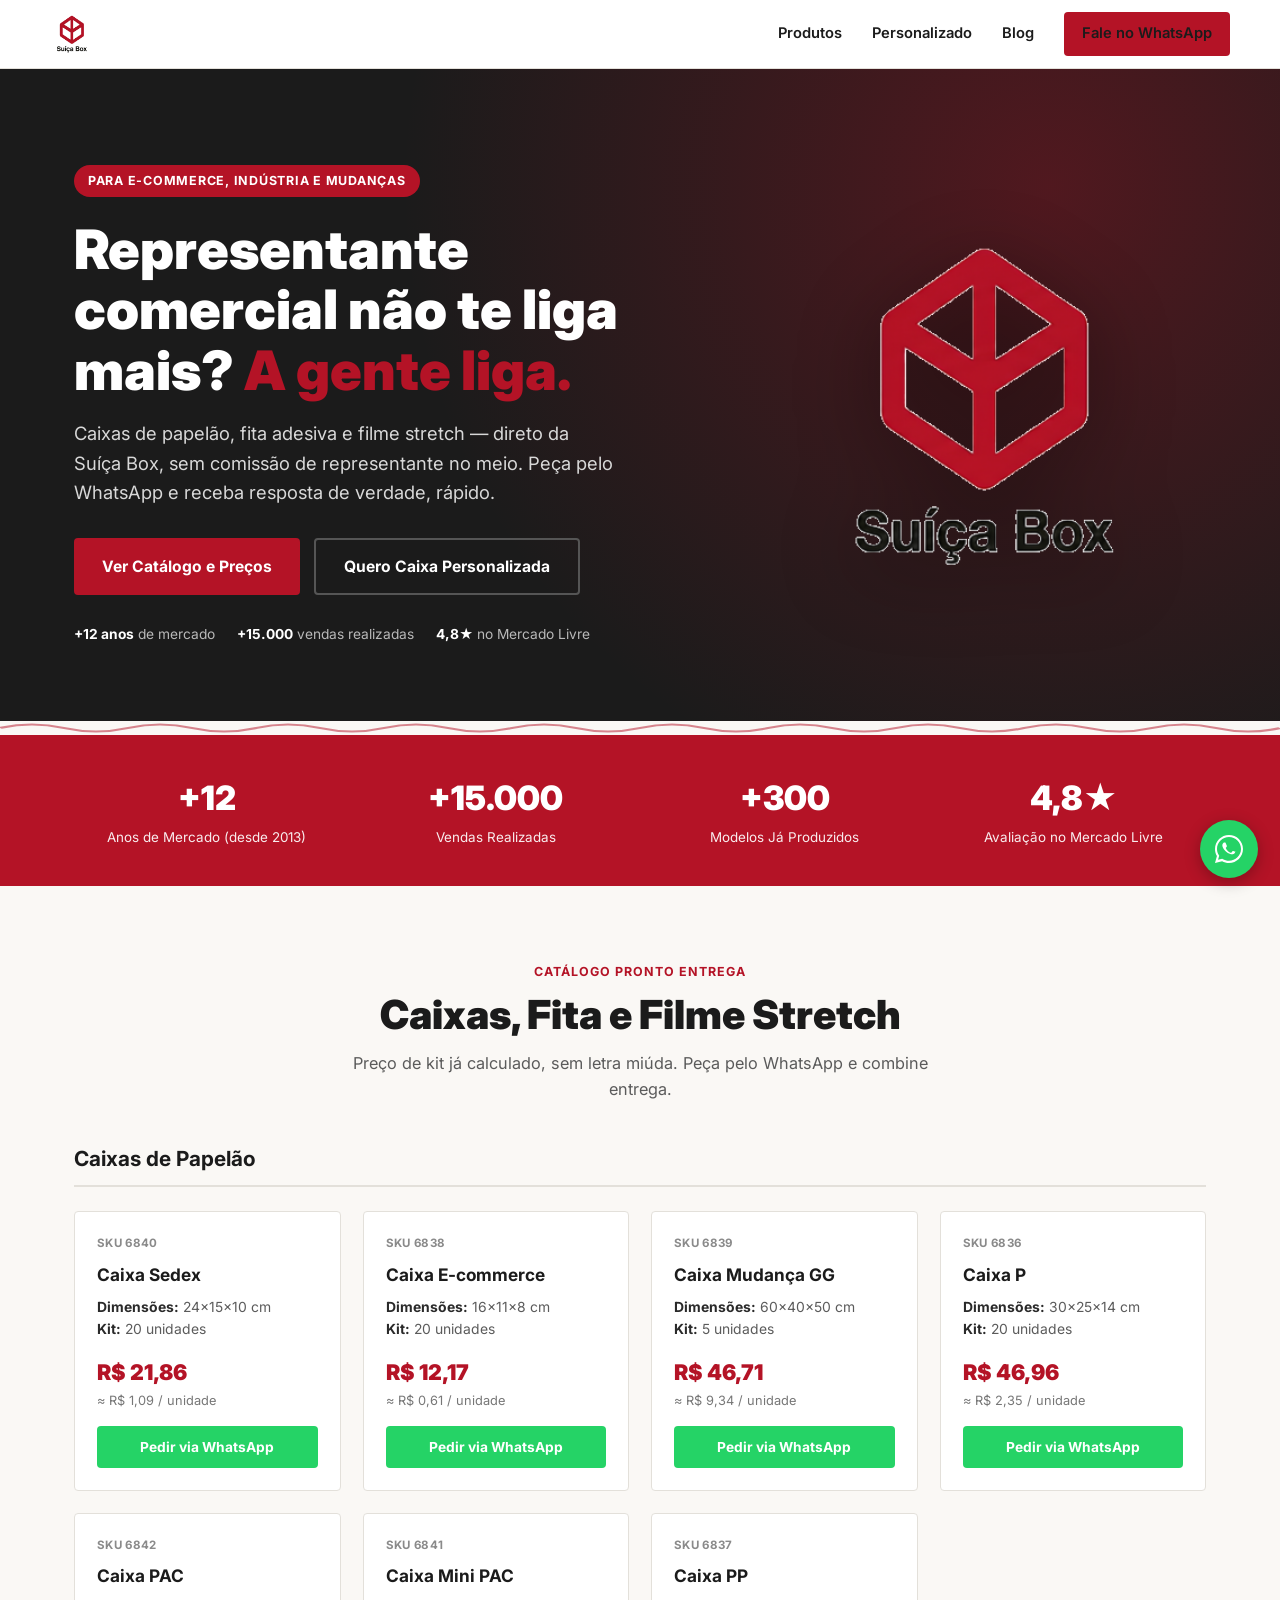
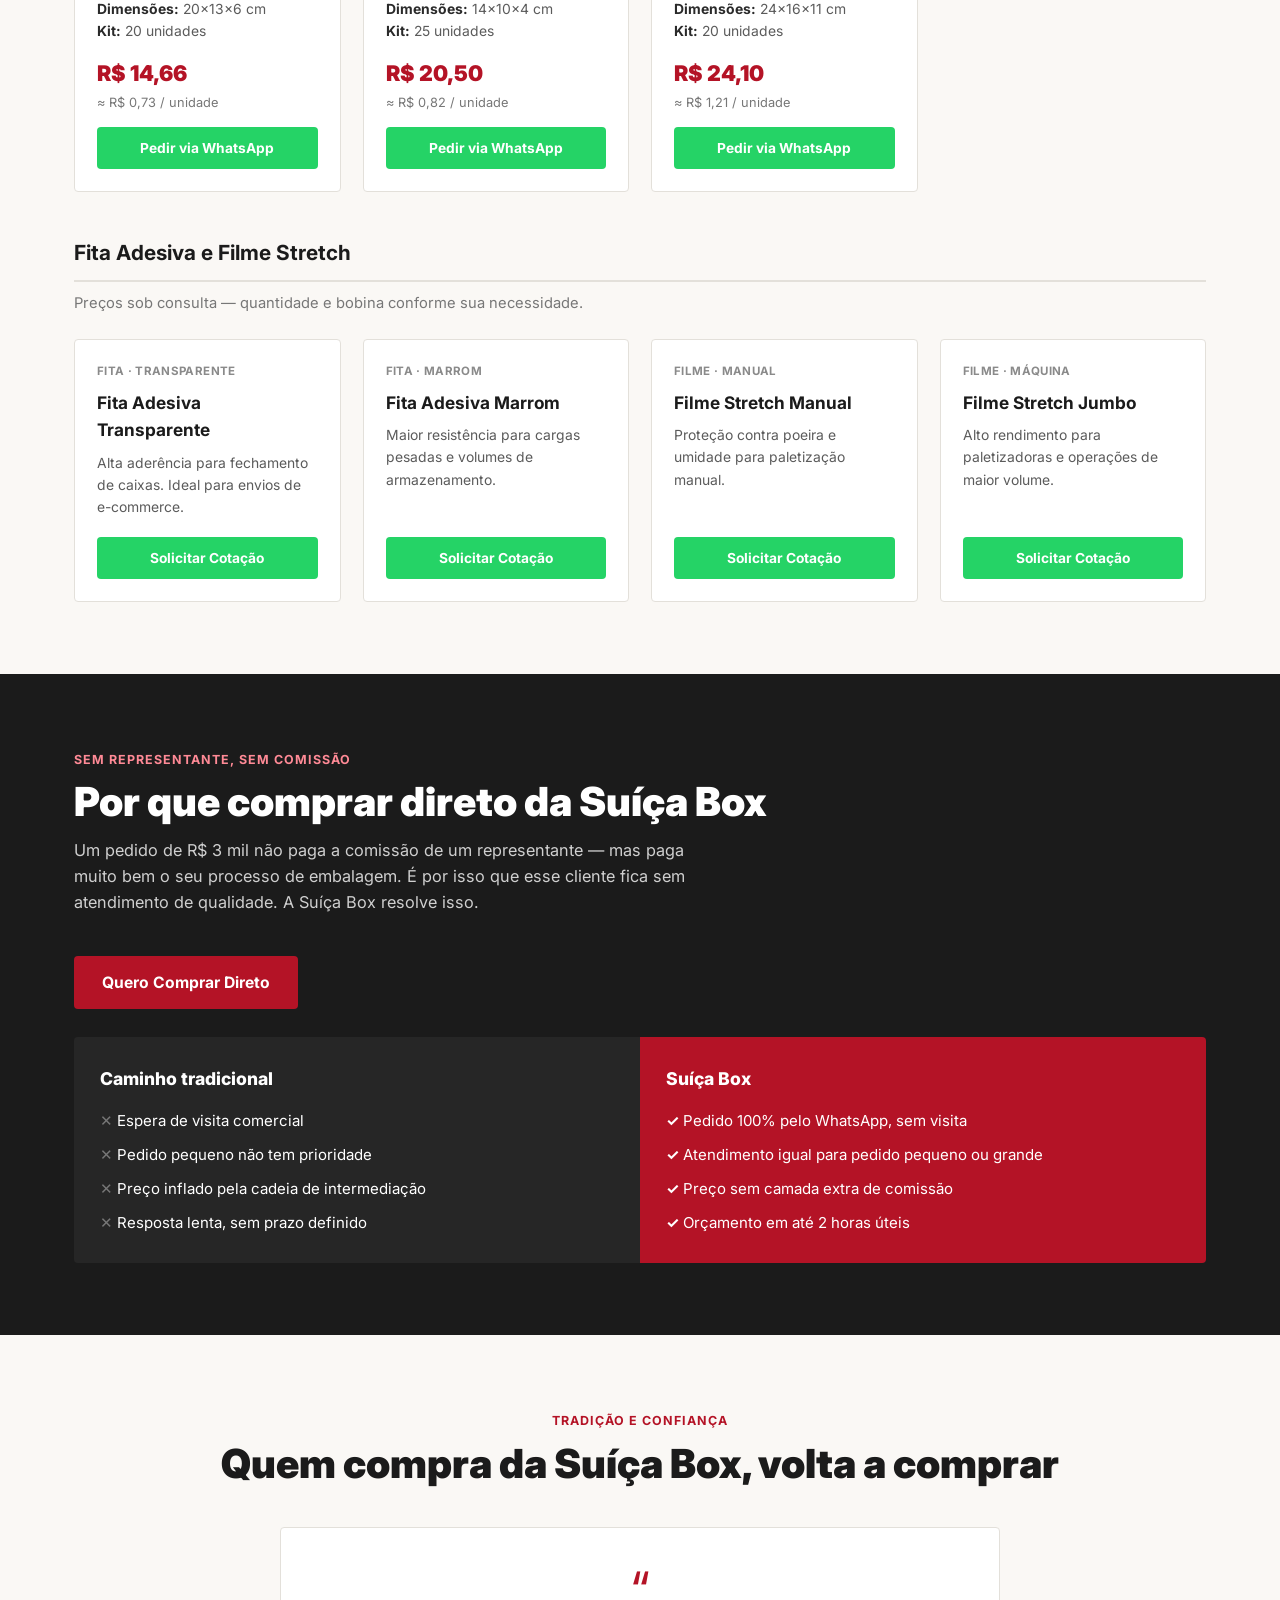
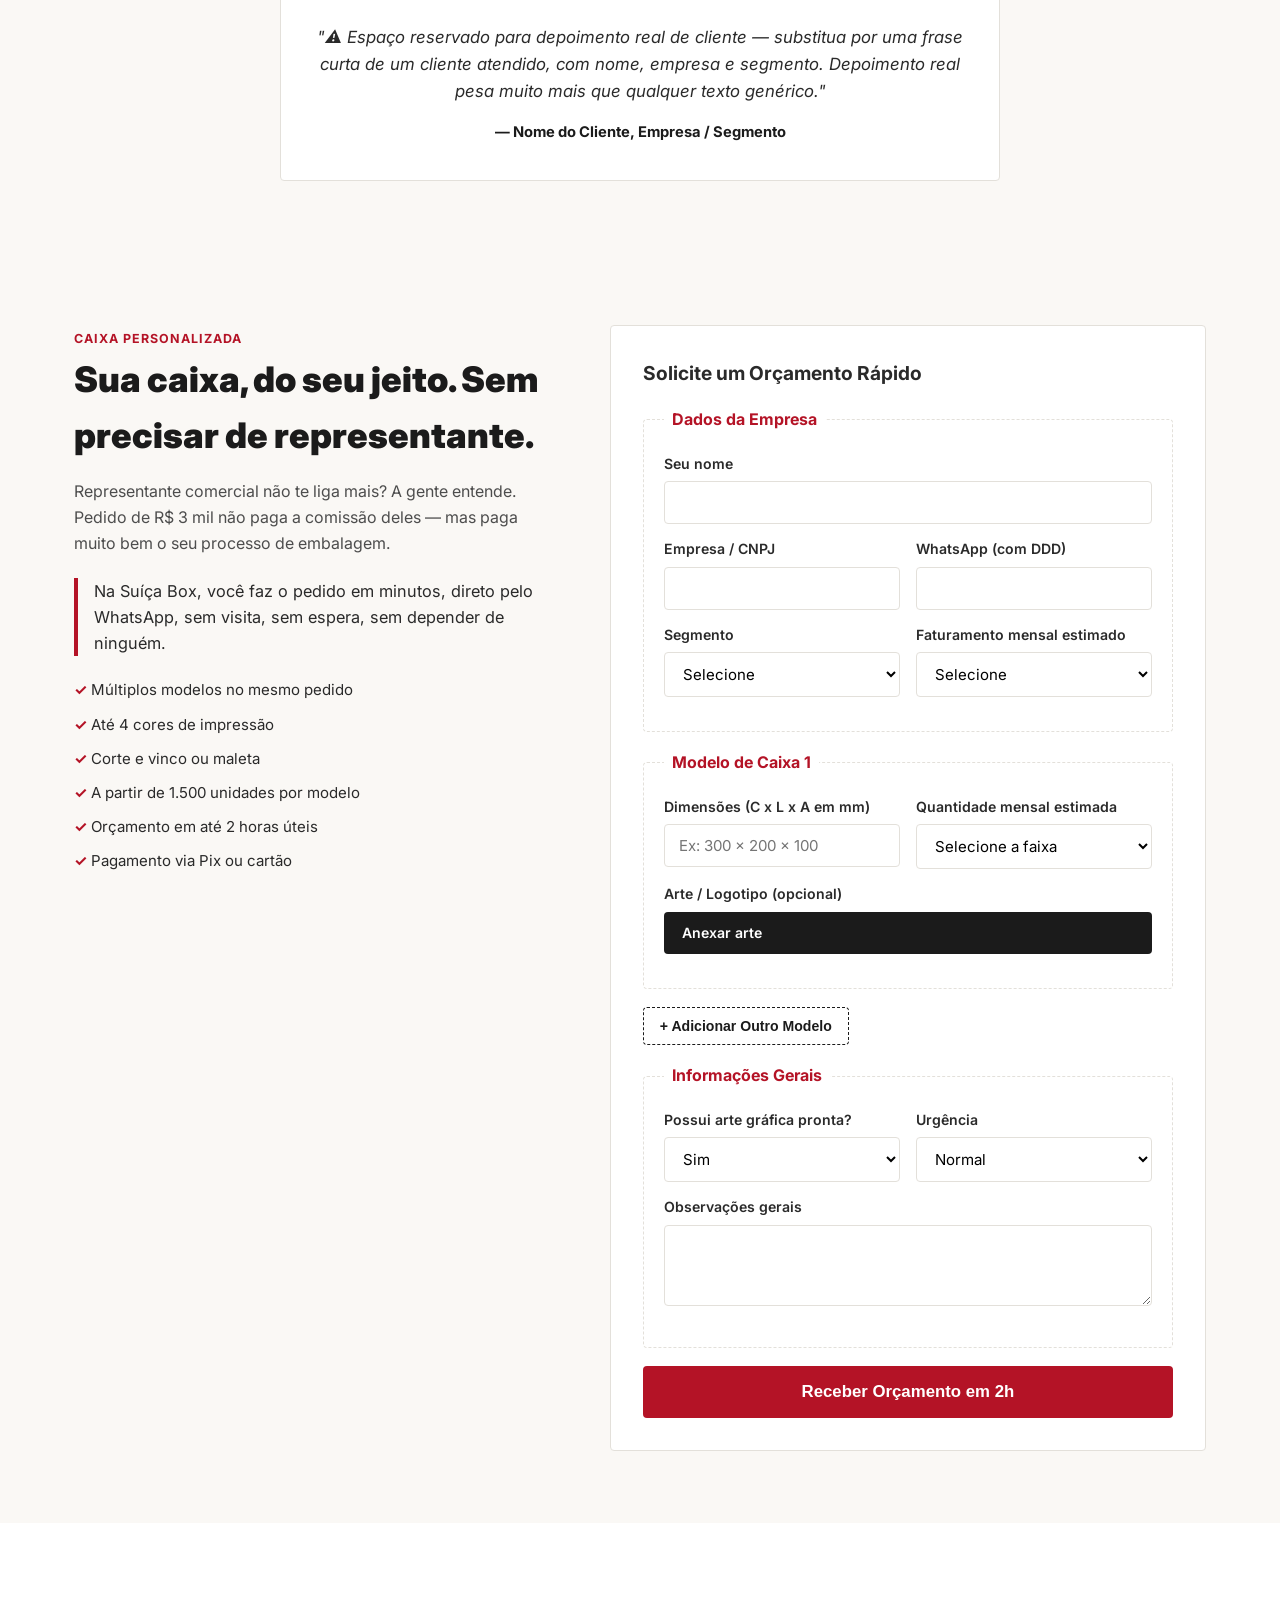
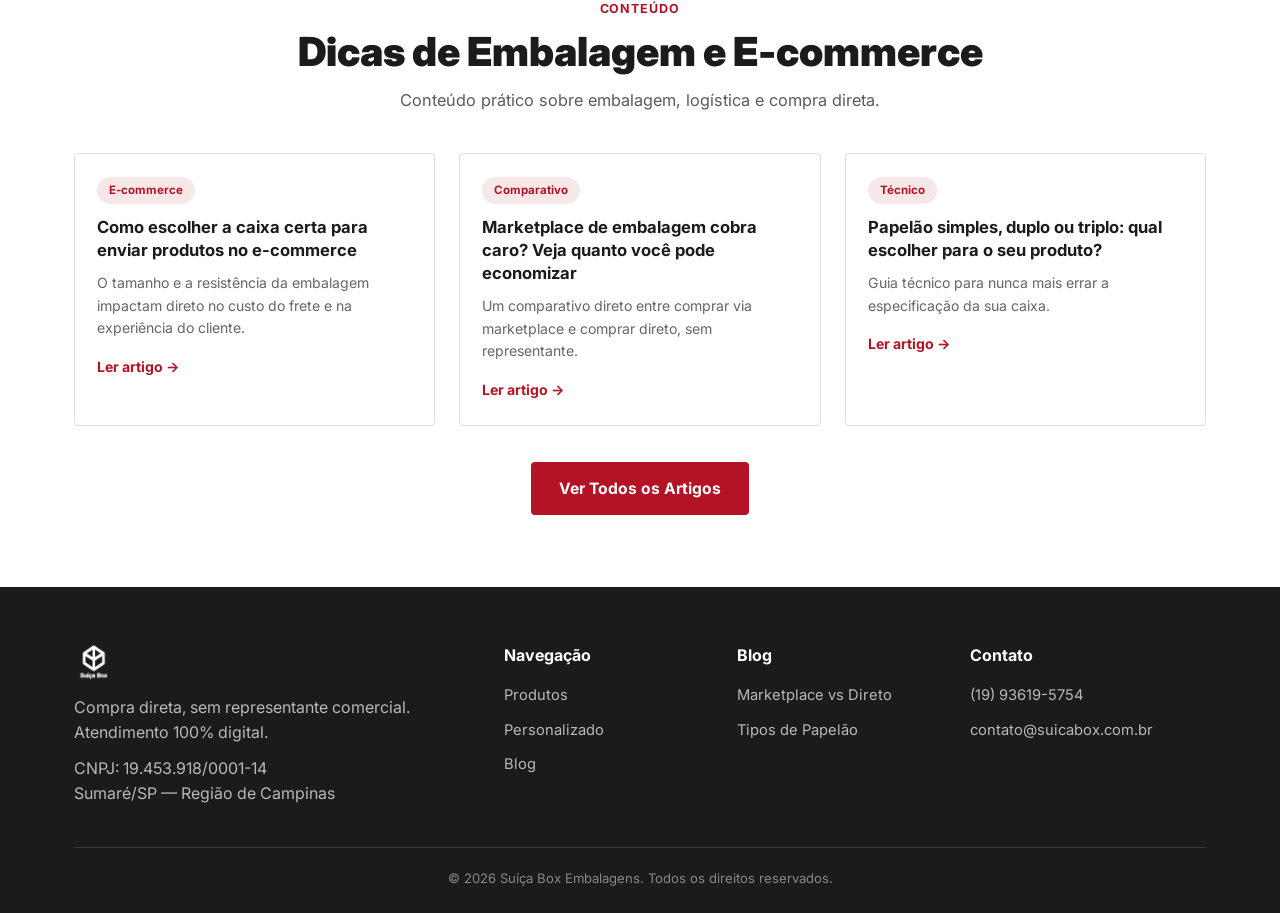
==== index.html @ 456695f5 "Add files via upload" ====
<!DOCTYPE html>
<html lang="pt-BR">
<head>
  <meta charset="UTF-8" />
  <meta name="viewport" content="width=device-width, initial-scale=1.0" />

  <title>Suíça Box | Caixas de Papelão, Fita Adesiva e Filme Stretch em Campinas/SP</title>
  <meta name="description" content="Compre caixas de papelão, fita adesiva e filme stretch direto da Suíça Box, sem representante comercial. Atendimento 100% digital via WhatsApp e orçamento personalizado em até 2h úteis." />
  <meta name="keywords" content="caixa de papelão Campinas, embalagens para e-commerce, fita adesiva, filme stretch, caixa personalizada com logo, fornecedor de embalagem SP" />
  <link rel="canonical" href="https://www.suicabox.com.br/" />
  <meta name="robots" content="index, follow" />
  <meta name="theme-color" content="#B41326" />

  <!-- Open Graph -->
  <meta property="og:title" content="Suíça Box | Embalagens Direto, Sem Representante" />
  <meta property="og:description" content="Caixas de papelão, fita adesiva e filme stretch com atendimento 100% digital. Orçamento via WhatsApp em até 2h úteis." />
  <meta property="og:image" content="https://www.suicabox.com.br/static/og-image.png" />
  <meta property="og:url" content="https://www.suicabox.com.br/" />
  <meta property="og:type" content="website" />
  <meta property="og:locale" content="pt_BR" />

  <link rel="icon" href="[data-uri]" type="image/png" />
  <link rel="apple-touch-icon" href="[data-uri]" />

  <link rel="preconnect" href="https://fonts.googleapis.com" />
  <link rel="preconnect" href="https://fonts.gstatic.com" crossorigin />
  <link href="https://fonts.googleapis.com/css2?family=Inter:wght@400;600;700;900&display=swap" rel="stylesheet" />

  <style>
/* ===========================================
   SUÍÇA BOX — style.css
   Identidade: Vermelho #B41326 | Preto #1B1B1B
   Tipografia: Helvetica Neue Bold (display) + Inter (corpo)
   Direção: Swiss-grid precision + textura de papelão ondulado
=========================================== */

*, *::before, *::after { box-sizing: border-box; margin: 0; padding: 0; }

:root {
  --red: #B41326;
  --red-dark: #8C0F1E;
  --red-light: #F7E7E9;
  --black: #1B1B1B;
  --ink: #2A2A2A;
  --paper: #FAF8F5;      /* tom kraft claro, não branco puro — remete a papel */
  --kraft: #C9A876;      /* acento secundário, papelão/kraft */
  --gray-line: #E3E0DA;
  --white: #FFFFFF;
  --whatsapp: #25D366;
  --whatsapp-dark: #1EAE54;
  --font-display: 'Helvetica Neue', Inter, Arial, sans-serif;
  --font-body: 'Inter', Helvetica, Arial, sans-serif;
  --radius: 4px;
  --container: 1180px;
}

html { scroll-behavior: smooth; }

body {
  font-family: var(--font-body);
  color: var(--ink);
  background: var(--paper);
  line-height: 1.6;
  -webkit-font-smoothing: antialiased;
}

img { max-width: 100%; display: block; }

.container {
  max-width: var(--container);
  margin: 0 auto;
  padding: 0 24px;
}

a { color: inherit; }

.eyebrow {
  font-size: 0.78rem;
  font-weight: 700;
  letter-spacing: 0.08em;
  text-transform: uppercase;
  color: var(--red);
}

.section-title {
  font-family: var(--font-display);
  font-weight: 900;
  font-size: clamp(1.7rem, 3.2vw, 2.5rem);
  color: var(--black);
  margin: 8px 0 12px;
  line-height: 1.15;
}

.section-sub {
  color: #5b5b5b;
  font-size: 1.02rem;
  max-width: 620px;
  margin-bottom: 36px;
}

.section-head { margin-bottom: 40px; }
.section-head.center { text-align: center; margin-left: auto; margin-right: auto; }
.section-head.center .section-sub { margin-left: auto; margin-right: auto; }

section { padding: 72px 0; }

/* ===== DIVISOR "PAPELÃO ONDULADO" — elemento de assinatura ===== */
.flute-divider {
  width: 100%;
  height: 14px;
  display: block;
  line-height: 0;
}
.flute-divider svg { width: 100%; height: 14px; display: block; }

/* ===== BOTÕES ===== */
.btn {
  display: inline-flex;
  align-items: center;
  gap: 8px;
  padding: 14px 28px;
  font-weight: 700;
  font-size: 0.98rem;
  border-radius: var(--radius);
  text-decoration: none;
  border: none;
  cursor: pointer;
  transition: transform .15s ease, background .15s ease, box-shadow .15s ease;
  white-space: nowrap;
}
.btn:active { transform: translateY(1px); }

.btn-primary { background: var(--red); color: var(--white); }
.btn-primary:hover { background: var(--red-dark); }

.btn-whatsapp { background: var(--whatsapp); color: var(--white); }
.btn-whatsapp:hover { background: var(--whatsapp-dark); }

.btn-outline { background: transparent; color: var(--white); border: 2px solid rgba(255,255,255,.65); }
.btn-outline:hover { background: rgba(255,255,255,.12); }

.btn-block { width: 100%; justify-content: center; }
.btn-sm { padding: 10px 18px; font-size: 0.86rem; }

/* ===== HEADER ===== */
.navbar {
  position: sticky;
  top: 0;
  background: var(--white);
  border-bottom: 1px solid var(--gray-line);
  z-index: 1000;
}
.nav-inner {
  display: flex;
  align-items: center;
  justify-content: space-between;
  padding: 12px 0;
}
.logo-img { height: 42px; }
.nav-links { display: flex; align-items: center; gap: 30px; }
.nav-links a {
  text-decoration: none;
  color: var(--black);
  font-weight: 600;
  font-size: 0.92rem;
}
.nav-links a:hover { color: var(--red); }
.menu-toggle { display: none; background: none; border: none; font-size: 1.7rem; cursor: pointer; }

/* ===== HERO ===== */
.hero {
  background: var(--black);
  background-image: radial-gradient(circle at 82% 18%, rgba(180,19,38,.35), transparent 55%);
  color: var(--white);
  padding: 96px 0 76px;
}
.hero-inner { display: grid; grid-template-columns: 1.15fr 0.85fr; gap: 56px; align-items: center; }
.hero-eyebrow {
  display: inline-block;
  font-size: 0.78rem;
  font-weight: 700;
  letter-spacing: .06em;
  text-transform: uppercase;
  background: var(--red);
  padding: 6px 14px;
  border-radius: 20px;
  margin-bottom: 22px;
}
.hero h1 {
  font-family: var(--font-display);
  font-weight: 900;
  font-size: clamp(2.1rem, 4.4vw, 3.4rem);
  line-height: 1.12;
  margin-bottom: 18px;
}
.hero h1 em { color: var(--red); font-style: normal; }
.hero p.lead { font-size: 1.15rem; color: #d8d8d8; max-width: 540px; margin-bottom: 30px; }
.hero-cta { display: flex; gap: 14px; flex-wrap: wrap; margin-bottom: 28px; }
.hero-trust { display: flex; gap: 22px; flex-wrap: wrap; font-size: 0.86rem; color: #b9b9b9; }
.hero-trust strong { color: var(--white); }
.hero-visual { display: flex; justify-content: center; }
.hero-visual img { width: 100%; max-width: 360px; filter: drop-shadow(0 18px 40px rgba(0,0,0,.45)); }

/* ===== CREDIBILIDADE ===== */
.credibilidade { background: var(--red); padding: 36px 0; }
.cred-grid { display: grid; grid-template-columns: repeat(4, 1fr); gap: 24px; text-align: center; }
.cred-item { color: var(--white); }
.cred-item .num { display: block; font-family: var(--font-display); font-weight: 900; font-size: clamp(1.5rem, 3vw, 2.1rem); }
.cred-item .label { font-size: 0.84rem; opacity: 0.92; }

/* ===== PRODUTOS ===== */
.produtos { background: var(--paper); }
.subgroup-title {
  font-family: var(--font-display);
  font-weight: 700;
  font-size: 1.3rem;
  color: var(--black);
  border-bottom: 2px solid var(--gray-line);
  padding-bottom: 10px;
  margin: 44px 0 24px;
}
.subgroup-title:first-of-type { margin-top: 0; }
.product-grid { display: grid; grid-template-columns: repeat(auto-fit, minmax(250px, 1fr)); gap: 22px; }

.product-card {
  background: var(--white);
  border: 1px solid var(--gray-line);
  border-radius: var(--radius);
  padding: 22px;
  display: flex;
  flex-direction: column;
  transition: box-shadow .2s, border-color .2s;
}
.product-card:hover { box-shadow: 0 10px 28px rgba(0,0,0,.08); border-color: var(--red); }
.sku-tag {
  font-size: 0.72rem;
  font-weight: 700;
  letter-spacing: .03em;
  color: #8a8a8a;
  margin-bottom: 8px;
}
.product-card h3 { font-size: 1.08rem; font-weight: 700; color: var(--black); margin-bottom: 8px; }
.product-specs { font-size: 0.87rem; color: #5b5b5b; margin-bottom: 14px; flex-grow: 1; }
.product-specs strong { color: var(--ink); }
.product-price { margin-bottom: 14px; }
.product-price .kit { font-family: var(--font-display); font-weight: 900; font-size: 1.35rem; color: var(--red); }
.product-price .unit { font-size: 0.8rem; color: #777; display: block; margin-top: 2px; }
.product-card.cotacao { justify-content: space-between; }
.product-card.cotacao .product-specs { margin-bottom: 18px; }

/* ===== DEPOIMENTO ===== */
.depoimento { background: var(--paper); }
.depoimento-card {
  max-width: 720px; margin: 0 auto; text-align: center;
  background: var(--white); border: 1px solid var(--gray-line); border-radius: var(--radius);
  padding: 36px 32px; position: relative;
}
.depoimento-card::before {
  content: "“"; font-family: var(--font-display); font-size: 3.4rem; color: var(--red);
  display: block; line-height: 1; margin-bottom: 6px;
}
.depoimento-texto { font-size: 1.05rem; color: var(--ink); margin-bottom: 16px; font-style: italic; }
.depoimento-autor { font-weight: 700; color: var(--black); font-size: 0.92rem; }

/* ===== POR QUE COMPRAR DIRETO ===== */
.diferenciacao { background: var(--black); color: var(--white); }
.diferenciacao .section-title, .diferenciacao .eyebrow { color: var(--white); }
.diferenciacao .eyebrow { color: #ff8a96; }
.compare-grid { display: grid; grid-template-columns: 1fr 1fr; gap: 0; border-radius: var(--radius); overflow: hidden; margin-top: 8px; }
.compare-col { padding: 28px 26px; }
.compare-col.bad { background: #262626; }
.compare-col.good { background: var(--red); }
.compare-col h4 { font-family: var(--font-display); font-weight: 800; font-size: 1.1rem; margin-bottom: 16px; }
.compare-col ul { list-style: none; display: flex; flex-direction: column; gap: 10px; font-size: 0.94rem; }
.compare-col.bad li::before { content: "✕  "; color: #777; }
.compare-col.good li::before { content: "✓  "; font-weight: 700; }

/* ===== PERSONALIZADO ===== */
.personalizado { background: var(--paper); }
.pers-grid { display: grid; grid-template-columns: 0.9fr 1.1fr; gap: 48px; align-items: start; }
.pers-copy h2 { font-family: var(--font-display); font-weight: 900; font-size: clamp(1.6rem, 3vw, 2.2rem); color: var(--black); margin-bottom: 16px; }
.pers-copy p { color: #4d4d4d; margin-bottom: 16px; }
.pers-copy .pull-quote {
  border-left: 4px solid var(--red);
  padding-left: 16px;
  font-size: 1.02rem;
  color: var(--ink);
  margin: 22px 0;
}
.trust-list { list-style: none; display: flex; flex-direction: column; gap: 10px; margin-top: 20px; font-size: 0.94rem; }
.trust-list li::before { content: "✓  "; color: var(--red); font-weight: 700; }

.form-wrapper { background: var(--white); border: 1px solid var(--gray-line); border-radius: var(--radius); padding: 32px; }
.form-wrapper h3 { font-family: var(--font-display); font-size: 1.2rem; margin-bottom: 18px; }
fieldset { border: 1px dashed var(--gray-line); border-radius: var(--radius); padding: 20px; margin-bottom: 18px; }
legend { font-weight: 700; color: var(--red); padding: 0 8px; font-size: 1rem; }
.form-row { display: flex; flex-wrap: wrap; gap: 16px; }
.form-group { flex: 1; min-width: 220px; margin-bottom: 14px; }
.form-group label { display: block; font-weight: 600; font-size: 0.88rem; margin-bottom: 6px; }
.form-group input, .form-group select, .form-group textarea {
  width: 100%; padding: 11px 14px; border: 1px solid var(--gray-line);
  border-radius: var(--radius); font-family: var(--font-body); font-size: 0.94rem; background: var(--white);
}
.form-group input:focus, .form-group select:focus, .form-group textarea:focus { outline: none; border-color: var(--red); }
#add-model-btn {
  background: none; border: 1px dashed var(--black); color: var(--black);
  padding: 10px 16px; border-radius: var(--radius); font-weight: 600; cursor: pointer; font-size: 0.88rem;
}
.upload-label {
  display: inline-block; padding: 10px 18px; background: var(--black); color: var(--white);
  border-radius: var(--radius); cursor: pointer; font-weight: 600; font-size: 0.86rem; margin-top: 6px;
}
.upload-label:hover { background: #333; }
.form-group input[type="file"] { display: none; }
.file-name { font-size: 0.82rem; font-style: italic; color: #777; margin-top: 6px; }
#success-message { display: none; text-align: center; padding: 50px 10px; }
#success-message .icon { font-size: 3.4rem; color: var(--whatsapp); margin-bottom: 14px; }
#success-message h3 { font-family: var(--font-display); font-size: 1.5rem; margin-bottom: 10px; }

/* ===== BLOG PREVIEW ===== */
.blog-preview { background: var(--white); }
.blog-grid { display: grid; grid-template-columns: repeat(auto-fit, minmax(280px, 1fr)); gap: 24px; }
.post-card { border: 1px solid var(--gray-line); border-radius: var(--radius); overflow: hidden; transition: box-shadow .2s; }
.post-card:hover { box-shadow: 0 10px 28px rgba(0,0,0,.08); }
.post-card-body { padding: 22px; }
.post-tag { display: inline-block; background: var(--red-light); color: var(--red); font-size: 0.72rem; font-weight: 700; padding: 4px 12px; border-radius: 20px; margin-bottom: 12px; }
.post-card h3 { font-size: 1.04rem; font-weight: 700; margin-bottom: 10px; line-height: 1.4; color: var(--black); }
.post-card p { font-size: 0.88rem; color: #666; margin-bottom: 14px; }
.btn-post { color: var(--red); font-weight: 700; text-decoration: none; font-size: 0.88rem; }
.blog-cta-wrap { text-align: center; margin-top: 36px; }

/* ===== FOOTER ===== */
.footer { background: var(--black); color: #b8b8b8; padding: 56px 0 24px; }
.footer-grid { display: grid; grid-template-columns: 2fr 1fr 1fr 1.2fr; gap: 36px; margin-bottom: 40px; }
.footer-logo { height: 38px; filter: brightness(0) invert(1); margin-bottom: 14px; }
.footer-col h4 { color: var(--white); font-size: 1rem; margin-bottom: 14px; }
.footer-col ul { list-style: none; display: flex; flex-direction: column; gap: 9px; }
.footer-col a { text-decoration: none; color: #b8b8b8; font-size: 0.92rem; }
.footer-col a:hover { color: var(--white); }
.footer-bottom { text-align: center; border-top: 1px solid #3a3a3a; padding-top: 20px; font-size: 0.82rem; color: #888; }

/* ===== WHATSAPP FLUTUANTE ===== */
.floating-whatsapp {
  position: fixed; bottom: 22px; right: 22px;
  background: var(--whatsapp); color: var(--white);
  width: 58px; height: 58px; border-radius: 50%;
  display: flex; align-items: center; justify-content: center;
  font-size: 1.8rem; text-decoration: none; z-index: 1000;
  box-shadow: 0 4px 16px rgba(0,0,0,.28); transition: transform .15s;
}
.floating-whatsapp:hover { transform: scale(1.08); }

/* ===== RESPONSIVO ===== */
@media (max-width: 860px) {
  .hero-inner { grid-template-columns: 1fr; text-align: left; }
  .hero-visual { display: none; }
  .cred-grid { grid-template-columns: repeat(2, 1fr); gap: 28px; }
  .compare-grid { grid-template-columns: 1fr; }
  .pers-grid { grid-template-columns: 1fr; }
  .footer-grid { grid-template-columns: 1fr 1fr; }
}

@media (max-width: 680px) {
  .nav-links {
    display: none; position: absolute; top: 64px; left: 0; right: 0;
    background: var(--white); flex-direction: column; padding: 20px 24px; gap: 16px;
    border-bottom: 1px solid var(--gray-line); z-index: 999;
  }
  .nav-links.open { display: flex; }
  .menu-toggle { display: block; }
  section { padding: 52px 0; }
  .cred-grid { grid-template-columns: repeat(2, 1fr); }
  .footer-grid { grid-template-columns: 1fr; }
}

/* Acessibilidade */
a:focus-visible, button:focus-visible, input:focus-visible, select:focus-visible, textarea:focus-visible {
  outline: 3px solid var(--red); outline-offset: 2px;
}
@media (prefers-reduced-motion: reduce) {
  * { transition: none !important; scroll-behavior: auto !important; }
}

</style>

  <!-- Dados Estruturados — WholesaleStore (revenda B2B, não fabricante) -->
  <script type="application/ld+json">
  {
    "@context": "https://schema.org",
    "@type": "WholesaleStore",
    "name": "Suíça Box Embalagens",
    "image": "https://www.suicabox.com.br/static/logo.png",
    "url": "https://www.suicabox.com.br/",
    "telephone": "+5519936195754",
    "description": "Especialista em embalagens de papelão, fita adesiva e filme stretch para e-commerce, indústria e mudanças. Venda direta, sem representante comercial. Atendimento 100% digital.",
    "taxID": "19.453.918/0001-14",
    "foundingDate": "2013",
    "address": {
      "@type": "PostalAddress",
      "addressLocality": "Sumaré",
      "addressRegion": "SP",
      "addressCountry": "BR"
    },
    "aggregateRating": {
      "@type": "AggregateRating",
      "ratingValue": "4.8",
      "bestRating": "5",
      "ratingCount": "50"
    }
  }
  </script>
  <!-- ⚠️ Confirme o número real de avaliações no Mercado Livre para ratingCount -->
</head>
<body>

  <!-- ===== NAVBAR ===== -->
  <header class="navbar">
    <div class="container nav-inner">
      <a href="/" class="logo-link" aria-label="Suíça Box — início">
        <img src="[data-uri]" alt="Suíça Box" class="logo-img" />
      </a>
      <nav class="nav-links" id="nav-links">
        <a href="#produtos">Produtos</a>
        <a href="#personalizado">Personalizado</a>
        <a href="#blog">Blog</a>
        <a href="https://wa.me/5519936195754?text=Ol%C3%A1%21%20Vim%20pelo%20site%20da%20Su%C3%AD%C3%A7a%20Box%20e%20quero%20falar%20com%20a%20equipe." class="btn btn-primary btn-sm" target="_blank" rel="noopener">Fale no WhatsApp</a>
      </nav>
      <button class="menu-toggle" aria-label="Abrir menu" aria-expanded="false" aria-controls="nav-links">&#9776;</button>
    </div>
  </header>

  <main>
    <!-- ===== HERO ===== -->
    <section class="hero">
      <div class="container hero-inner">
        <div class="hero-text">
          <span class="hero-eyebrow">Para E-commerce, Indústria e Mudanças</span>
          <h1>Representante comercial não te liga mais? <em>A gente liga.</em></h1>
          <p class="lead">Caixas de papelão, fita adesiva e filme stretch — direto da Suíça Box, sem comissão de representante no meio. Peça pelo WhatsApp e receba resposta de verdade, rápido.</p>
          <div class="hero-cta">
            <a href="#produtos" class="btn btn-primary">Ver Catálogo e Preços</a>
            <a href="#personalizado" class="btn btn-outline" style="border-color:#555; color:#fff;">Quero Caixa Personalizada</a>
          </div>
          <div class="hero-trust">
            <span><strong>+12 anos</strong> de mercado</span>
            <span><strong>+15.000</strong> vendas realizadas</span>
            <span><strong>4,8★</strong> no Mercado Livre</span>
          </div>
        </div>
        <div class="hero-visual">
          <img src="[data-uri]" alt="Suíça Box" />
        </div>
      </div>
    </section>

    <div class="flute-divider" aria-hidden="true">
      <svg viewBox="0 0 400 14" preserveAspectRatio="none" xmlns="http://www.w3.org/2000/svg">
        <path d="M0,7 Q10,0 20,7 T40,7 T60,7 T80,7 T100,7 T120,7 T140,7 T160,7 T180,7 T200,7 T220,7 T240,7 T260,7 T280,7 T300,7 T320,7 T340,7 T360,7 T380,7 T400,7" fill="none" stroke="#B41326" stroke-width="2" opacity="0.5"/>
      </svg>
    </div>

    <!-- ===== CREDIBILIDADE ===== -->
    <section class="credibilidade">
      <div class="container cred-grid">
        <div class="cred-item"><span class="num">+12</span><span class="label">Anos de Mercado (desde 2013)</span></div>
        <div class="cred-item"><span class="num">+15.000</span><span class="label">Vendas Realizadas</span></div>
        <div class="cred-item"><span class="num">+300</span><span class="label">Modelos Já Produzidos</span></div>
        <div class="cred-item"><span class="num">4,8★</span><span class="label">Avaliação no Mercado Livre</span></div>
      </div>
    </section>

    <!-- ===== PRODUTOS ===== -->
    <section id="produtos" class="produtos">
      <div class="container">
        <div class="section-head center">
          <span class="eyebrow">Catálogo Pronto Entrega</span>
          <h2 class="section-title">Caixas, Fita e Filme Stretch</h2>
          <p class="section-sub">Preço de kit já calculado, sem letra miúda. Peça pelo WhatsApp e combine entrega.</p>
        </div>

        <h3 class="subgroup-title">Caixas de Papelão</h3>
        <div class="product-grid">

          <div class="product-card">
            <span class="sku-tag">SKU 6840</span>
            <h3>Caixa Sedex</h3>
            <p class="product-specs"><strong>Dimensões:</strong> 24x15x10 cm<br><strong>Kit:</strong> 20 unidades</p>
            <div class="product-price"><span class="kit">R$ 21,86</span><span class="unit">≈ R$ 1,09 / unidade</span></div>
            <a href="https://wa.me/5519936195754?text=Ol%C3%A1%21%20Quero%20fazer%20um%20pedido%20da%20Caixa%20Sedex%20%28SKU%206840%29." class="btn btn-whatsapp btn-block btn-sm" target="_blank" rel="noopener">Pedir via WhatsApp</a>
          </div>

          <div class="product-card">
            <span class="sku-tag">SKU 6838</span>
            <h3>Caixa E-commerce</h3>
            <p class="product-specs"><strong>Dimensões:</strong> 16x11x8 cm<br><strong>Kit:</strong> 20 unidades</p>
            <div class="product-price"><span class="kit">R$ 12,17</span><span class="unit">≈ R$ 0,61 / unidade</span></div>
            <a href="https://wa.me/5519936195754?text=Ol%C3%A1%21%20Quero%20fazer%20um%20pedido%20da%20Caixa%20E-commerce%20%28SKU%206838%29." class="btn btn-whatsapp btn-block btn-sm" target="_blank" rel="noopener">Pedir via WhatsApp</a>
          </div>

          <div class="product-card">
            <span class="sku-tag">SKU 6839</span>
            <h3>Caixa Mudança GG</h3>
            <p class="product-specs"><strong>Dimensões:</strong> 60x40x50 cm<br><strong>Kit:</strong> 5 unidades</p>
            <div class="product-price"><span class="kit">R$ 46,71</span><span class="unit">≈ R$ 9,34 / unidade</span></div>
            <a href="https://wa.me/5519936195754?text=Ol%C3%A1%21%20Quero%20fazer%20um%20pedido%20da%20Caixa%20Mudan%C3%A7a%20GG%20%28SKU%206839%29." class="btn btn-whatsapp btn-block btn-sm" target="_blank" rel="noopener">Pedir via WhatsApp</a>
          </div>

          <div class="product-card">
            <span class="sku-tag">SKU 6836</span>
            <h3>Caixa P</h3>
            <p class="product-specs"><strong>Dimensões:</strong> 30x25x14 cm<br><strong>Kit:</strong> 20 unidades</p>
            <div class="product-price"><span class="kit">R$ 46,96</span><span class="unit">≈ R$ 2,35 / unidade</span></div>
            <a href="https://wa.me/5519936195754?text=Ol%C3%A1%21%20Quero%20fazer%20um%20pedido%20da%20Caixa%20P%20%28SKU%206836%29." class="btn btn-whatsapp btn-block btn-sm" target="_blank" rel="noopener">Pedir via WhatsApp</a>
          </div>

          <div class="product-card">
            <span class="sku-tag">SKU 6842</span>
            <h3>Caixa PAC</h3>
            <p class="product-specs"><strong>Dimensões:</strong> 20x13x6 cm<br><strong>Kit:</strong> 20 unidades</p>
            <div class="product-price"><span class="kit">R$ 14,66</span><span class="unit">≈ R$ 0,73 / unidade</span></div>
            <a href="https://wa.me/5519936195754?text=Ol%C3%A1%21%20Quero%20fazer%20um%20pedido%20da%20Caixa%20PAC%20%28SKU%206842%29." class="btn btn-whatsapp btn-block btn-sm" target="_blank" rel="noopener">Pedir via WhatsApp</a>
          </div>

          <div class="product-card">
            <span class="sku-tag">SKU 6841</span>
            <h3>Caixa Mini PAC</h3>
            <p class="product-specs"><strong>Dimensões:</strong> 14x10x4 cm<br><strong>Kit:</strong> 25 unidades</p>
            <div class="product-price"><span class="kit">R$ 20,50</span><span class="unit">≈ R$ 0,82 / unidade</span></div>
            <a href="https://wa.me/5519936195754?text=Ol%C3%A1%21%20Quero%20fazer%20um%20pedido%20da%20Caixa%20Mini%20PAC%20%28SKU%206841%29." class="btn btn-whatsapp btn-block btn-sm" target="_blank" rel="noopener">Pedir via WhatsApp</a>
          </div>

          <div class="product-card">
            <span class="sku-tag">SKU 6837</span>
            <h3>Caixa PP</h3>
            <p class="product-specs"><strong>Dimensões:</strong> 24x16x11 cm<br><strong>Kit:</strong> 20 unidades</p>
            <div class="product-price"><span class="kit">R$ 24,10</span><span class="unit">≈ R$ 1,21 / unidade</span></div>
            <a href="https://wa.me/5519936195754?text=Ol%C3%A1%21%20Quero%20fazer%20um%20pedido%20da%20Caixa%20PP%20%28SKU%206837%29." class="btn btn-whatsapp btn-block btn-sm" target="_blank" rel="noopener">Pedir via WhatsApp</a>
          </div>

        </div>

        <h3 class="subgroup-title">Fita Adesiva e Filme Stretch</h3>
        <p style="margin-top:-14px; margin-bottom:24px; font-size:0.92rem; color:#777;">Preços sob consulta — quantidade e bobina conforme sua necessidade.</p>
        <div class="product-grid">

          <div class="product-card cotacao">
            <span class="sku-tag">FITA · TRANSPARENTE</span>
            <h3>Fita Adesiva Transparente</h3>
            <p class="product-specs">Alta aderência para fechamento de caixas. Ideal para envios de e-commerce.</p>
            <a href="https://wa.me/5519936195754?text=Ol%C3%A1%21%20Quero%20uma%20cota%C3%A7%C3%A3o%20de%20Fita%20Adesiva%20Transparente." class="btn btn-whatsapp btn-block btn-sm" target="_blank" rel="noopener">Solicitar Cotação</a>
          </div>

          <div class="product-card cotacao">
            <span class="sku-tag">FITA · MARROM</span>
            <h3>Fita Adesiva Marrom</h3>
            <p class="product-specs">Maior resistência para cargas pesadas e volumes de armazenamento.</p>
            <a href="https://wa.me/5519936195754?text=Ol%C3%A1%21%20Quero%20uma%20cota%C3%A7%C3%A3o%20de%20Fita%20Adesiva%20Marrom." class="btn btn-whatsapp btn-block btn-sm" target="_blank" rel="noopener">Solicitar Cotação</a>
          </div>

          <div class="product-card cotacao">
            <span class="sku-tag">FILME · MANUAL</span>
            <h3>Filme Stretch Manual</h3>
            <p class="product-specs">Proteção contra poeira e umidade para paletização manual.</p>
            <a href="https://wa.me/5519936195754?text=Ol%C3%A1%21%20Quero%20uma%20cota%C3%A7%C3%A3o%20de%20Filme%20Stretch%20Manual." class="btn btn-whatsapp btn-block btn-sm" target="_blank" rel="noopener">Solicitar Cotação</a>
          </div>

          <div class="product-card cotacao">
            <span class="sku-tag">FILME · MÁQUINA</span>
            <h3>Filme Stretch Jumbo</h3>
            <p class="product-specs">Alto rendimento para paletizadoras e operações de maior volume.</p>
            <a href="https://wa.me/5519936195754?text=Ol%C3%A1%21%20Quero%20uma%20cota%C3%A7%C3%A3o%20de%20Filme%20Stretch%20Jumbo%20%28M%C3%A1quina%29." class="btn btn-whatsapp btn-block btn-sm" target="_blank" rel="noopener">Solicitar Cotação</a>
          </div>

        </div>
      </div>
    </section>

    <!-- ===== POR QUE COMPRAR DIRETO ===== -->
    <section class="diferenciacao">
      <div class="container">
        <div class="section-head">
          <span class="eyebrow">Sem Representante, Sem Comissão</span>
          <h2 class="section-title">Por que comprar direto da Suíça Box</h2>
          <p class="section-sub" style="color:#cfcfcf;">Um pedido de R$ 3 mil não paga a comissão de um representante — mas paga muito bem o seu processo de embalagem. É por isso que esse cliente fica sem atendimento de qualidade. A Suíça Box resolve isso.</p>
        </div>
        <div style="margin-bottom:28px;">
          <a href="https://wa.me/5519936195754?text=Ol%C3%A1%21%20Quero%20saber%20mais%20sobre%20comprar%20direto%2C%20sem%20representante%20comercial." class="btn btn-primary" target="_blank" rel="noopener">Quero Comprar Direto</a>
        </div>
        <div class="compare-grid">
          <div class="compare-col bad">
            <h4>Caminho tradicional</h4>
            <ul>
              <li>Espera de visita comercial</li>
              <li>Pedido pequeno não tem prioridade</li>
              <li>Preço inflado pela cadeia de intermediação</li>
              <li>Resposta lenta, sem prazo definido</li>
            </ul>
          </div>
          <div class="compare-col good">
            <h4>Suíça Box</h4>
            <ul>
              <li>Pedido 100% pelo WhatsApp, sem visita</li>
              <li>Atendimento igual para pedido pequeno ou grande</li>
              <li>Preço sem camada extra de comissão</li>
              <li>Orçamento em até 2 horas úteis</li>
            </ul>
          </div>
        </div>
      </div>
    </section>

    <!-- ===== PROVA SOCIAL ===== -->
    <section class="depoimento">
      <div class="container">
        <div class="section-head center">
          <span class="eyebrow">Tradição e Confiança</span>
          <h2 class="section-title">Quem compra da Suíça Box, volta a comprar</h2>
        </div>
        <div class="depoimento-card">
          <p class="depoimento-texto">"⚠️ Espaço reservado para depoimento real de cliente — substitua por uma frase curta de um cliente atendido, com nome, empresa e segmento. Depoimento real pesa muito mais que qualquer texto genérico."</p>
          <p class="depoimento-autor">— Nome do Cliente, Empresa / Segmento</p>
        </div>
      </div>
    </section>

    <!-- ===== PERSONALIZADO ===== -->
    <section id="personalizado" class="personalizado">
      <div class="container pers-grid">
        <div class="pers-copy">
          <span class="eyebrow">Caixa Personalizada</span>
          <h2>Sua caixa, do seu jeito. Sem precisar de representante.</h2>
          <p>Representante comercial não te liga mais? A gente entende. Pedido de R$ 3 mil não paga a comissão deles — mas paga muito bem o seu processo de embalagem.</p>
          <p class="pull-quote">Na Suíça Box, você faz o pedido em minutos, direto pelo WhatsApp, sem visita, sem espera, sem depender de ninguém.</p>
          <ul class="trust-list">
            <li>Múltiplos modelos no mesmo pedido</li>
            <li>Até 4 cores de impressão</li>
            <li>Corte e vinco ou maleta</li>
            <li>A partir de 1.500 unidades por modelo</li>
            <li>Orçamento em até 2 horas úteis</li>
            <li>Pagamento via Pix ou cartão</li>
          </ul>
        </div>

        <div class="form-wrapper">
          <div id="form-container">
            <h3>Solicite um Orçamento Rápido</h3>
            <form id="quote-form" name="orcamento-personalizado" method="POST" data-netlify="true" netlify-honeypot="bot-field" enctype="multipart/form-data">
              <input type="hidden" name="form-name" value="orcamento-personalizado" />
              <p style="display:none;"><label>Não preencha: <input name="bot-field" /></label></p>
              <!-- Campos ocultos de UTM — preenchidos automaticamente via JS a partir da URL, para sabermos qual campanha gerou o lead -->
              <input type="hidden" name="utm_source" id="utm_source" />
              <input type="hidden" name="utm_medium" id="utm_medium" />
              <input type="hidden" name="utm_campaign" id="utm_campaign" />
              <input type="hidden" name="utm_content" id="utm_content" />
              <input type="hidden" name="utm_term" id="utm_term" />

              <fieldset>
                <legend>Dados da Empresa</legend>
                <div class="form-group">
                  <label for="nome">Seu nome</label>
                  <input type="text" name="nome" id="nome" required />
                </div>
                <div class="form-row">
                  <div class="form-group">
                    <label for="empresa">Empresa / CNPJ</label>
                    <input type="text" name="empresa" id="empresa" required />
                  </div>
                  <div class="form-group">
                    <label for="whatsapp">WhatsApp (com DDD)</label>
                    <input type="tel" name="whatsapp" id="whatsapp" required />
                  </div>
                </div>
                <div class="form-row">
                  <div class="form-group">
                    <label for="segmento">Segmento</label>
                    <select name="segmento" id="segmento">
                      <option value="">Selecione</option>
                      <option value="ecommerce">E-commerce</option>
                      <option value="industria">Indústria</option>
                      <option value="alimenticio">Alimentício / Bebidas</option>
                      <option value="cosmeticos">Cosméticos / Higiene</option>
                      <option value="grafica">Gráfica / Distribuidora</option>
                      <option value="outro">Outro</option>
                    </select>
                  </div>
                  <div class="form-group">
                    <label for="faturamento">Faturamento mensal estimado</label>
                    <select name="faturamento" id="faturamento">
                      <option value="">Selecione</option>
                      <option value="até 50k">Até R$ 50.000</option>
                      <option value="50k-150k">R$ 50.000 – R$ 150.000</option>
                      <option value="150k-300k">R$ 150.000 – R$ 300.000</option>
                      <option value="300k+">Acima de R$ 300.000</option>
                    </select>
                  </div>
                </div>
              </fieldset>

              <div id="modelos-container">
                <fieldset class="modelo-fieldset">
                  <legend>Modelo de Caixa 1</legend>
                  <div class="form-row">
                    <div class="form-group">
                      <label for="dimensoes_1">Dimensões (C x L x A em mm)</label>
                      <input type="text" name="dimensoes_1" id="dimensoes_1" placeholder="Ex: 300 x 200 x 100" required />
                    </div>
                    <div class="form-group">
                      <label for="quantidade_1">Quantidade mensal estimada</label>
                      <select name="quantidade_1" id="quantidade_1" required>
                        <option value="">Selecione a faixa</option>
                        <option value="1.500 a 3.000">1.500 a 3.000 unidades</option>
                        <option value="3.000 a 6.000">3.000 a 6.000 unidades</option>
                        <option value="6.000 a 15.000">6.000 a 15.000 unidades</option>
                        <option value="mais de 15.000">Mais de 15.000 unidades</option>
                      </select>
                    </div>
                  </div>
                  <div class="form-group">
                    <label for="arte_1">Arte / Logotipo (opcional)</label>
                    <div>
                      <label for="arte_1" class="upload-label">Anexar arte</label>
                      <input type="file" name="arte_1" id="arte_1" accept=".png,.jpg,.jpeg,.pdf" />
                      <p class="file-name" data-for="arte_1"></p>
                    </div>
                  </div>
                </fieldset>
              </div>

              <button type="button" id="add-model-btn">+ Adicionar Outro Modelo</button>

              <fieldset style="margin-top:18px;">
                <legend>Informações Gerais</legend>
                <div class="form-row">
                  <div class="form-group">
                    <label for="possui_arte">Possui arte gráfica pronta?</label>
                    <select name="possui_arte" id="possui_arte">
                      <option value="sim">Sim</option>
                      <option value="nao">Não, preciso de suporte</option>
                    </select>
                  </div>
                  <div class="form-group">
                    <label for="urgencia">Urgência</label>
                    <select name="urgencia" id="urgencia">
                      <option value="normal">Normal</option>
                      <option value="urgente">Urgente</option>
                    </select>
                  </div>
                </div>
                <div class="form-group">
                  <label for="observacoes">Observações gerais</label>
                  <textarea name="observacoes" id="observacoes" rows="3"></textarea>
                </div>
              </fieldset>

              <button type="submit" class="btn btn-primary btn-block" style="padding:16px; font-size:1.05rem;">Receber Orçamento em 2h</button>
            </form>
          </div>

          <div id="success-message">
            <div class="icon">✓</div>
            <h3>Orçamento recebido!</h3>
            <p>Nossa equipe responde no seu WhatsApp em até 2 horas úteis.<br />Obrigado por escolher a Suíça Box.</p>
          </div>
        </div>
      </div>
    </section>

    <!-- ===== BLOG PREVIEW ===== -->
    <section id="blog" class="blog-preview">
      <div class="container">
        <div class="section-head center">
          <span class="eyebrow">Conteúdo</span>
          <h2 class="section-title">Dicas de Embalagem e E-commerce</h2>
          <p class="section-sub">Conteúdo prático sobre embalagem, logística e compra direta.</p>
        </div>
        <div class="blog-grid">
          <article class="post-card">
            <div class="post-card-body">
              <span class="post-tag">E-commerce</span>
              <h3>Como escolher a caixa certa para enviar produtos no e-commerce</h3>
              <p>O tamanho e a resistência da embalagem impactam direto no custo do frete e na experiência do cliente.</p>
              <a href="/blog/como-escolher-caixa-ecommerce" class="btn-post">Ler artigo →</a>
            </div>
          </article>
          <article class="post-card">
            <div class="post-card-body">
              <span class="post-tag">Comparativo</span>
              <h3>Marketplace de embalagem cobra caro? Veja quanto você pode economizar</h3>
              <p>Um comparativo direto entre comprar via marketplace e comprar direto, sem representante.</p>
              <a href="/blog/marketplace-vs-direto" class="btn-post">Ler artigo →</a>
            </div>
          </article>
          <article class="post-card">
            <div class="post-card-body">
              <span class="post-tag">Técnico</span>
              <h3>Papelão simples, duplo ou triplo: qual escolher para o seu produto?</h3>
              <p>Guia técnico para nunca mais errar a especificação da sua caixa.</p>
              <a href="/blog/papelao-simples-duplo-triplo" class="btn-post">Ler artigo →</a>
            </div>
          </article>
        </div>
        <div class="blog-cta-wrap">
          <a href="/blog" class="btn btn-primary">Ver Todos os Artigos</a>
        </div>
      </div>
    </section>
  </main>

  <!-- ===== FOOTER ===== -->
  <footer class="footer" id="contato">
    <div class="container">
      <div class="footer-grid">
        <div class="footer-col">
          <img src="[data-uri]" alt="Suíça Box" class="footer-logo" />
          <p>Compra direta, sem representante comercial. Atendimento 100% digital.</p>
          <p style="margin-top:10px;">CNPJ: 19.453.918/0001-14</p>
          <p>Sumaré/SP — Região de Campinas</p>
        </div>
        <div class="footer-col">
          <h4>Navegação</h4>
          <ul>
            <li><a href="#produtos">Produtos</a></li>
            <li><a href="#personalizado">Personalizado</a></li>
            <li><a href="/blog">Blog</a></li>
          </ul>
        </div>
        <div class="footer-col">
          <h4>Blog</h4>
          <ul>
            <li><a href="/blog/marketplace-vs-direto">Marketplace vs Direto</a></li>
            <li><a href="/blog/papelao-simples-duplo-triplo">Tipos de Papelão</a></li>
          </ul>
        </div>
        <div class="footer-col">
          <h4>Contato</h4>
          <ul>
            <li><a href="https://wa.me/5519936195754" target="_blank" rel="noopener">(19) 93619-5754</a></li>
            <li><a href="mailto:contato@suicabox.com.br">contato@suicabox.com.br</a></li>
          </ul>
        </div>
      </div>
      <div class="footer-bottom">© 2026 Suíça Box Embalagens. Todos os direitos reservados.</div>
    </div>
  </footer>

  <a href="https://wa.me/5519936195754?text=Ol%C3%A1%2C%20visitei%20o%20site%20e%20tenho%20uma%20d%C3%BAvida." class="floating-whatsapp" target="_blank" rel="noopener" aria-label="Falar no WhatsApp">
    <svg width="28" height="28" viewBox="0 0 32 32" fill="currentColor" aria-hidden="true"><path d="M16 0C7.2 0 0 7.2 0 16c0 2.9.8 5.7 2.2 8.1L0 32l8.1-2.1c2.3 1.3 5 2 7.9 2 8.8 0 16-7.2 16-16S24.8 0 16 0zm0 29.3c-2.6 0-5.1-.7-7.3-2l-.5-.3-4.7 1.2 1.3-4.6-.3-.5C3 21 2.3 18.5 2.3 16 2.3 8.5 8.5 2.3 16 2.3S29.7 8.5 29.7 16 23.5 29.3 16 29.3zm7.9-9.6c-.4-.2-2.5-1.2-2.9-1.4-.4-.1-.7-.2-1 .2s-1.1 1.4-1.3 1.6c-.2.2-.5.3-.9.1-1.2-.5-2.6-1.3-3.7-2.6-.9-1-1.5-2.1-1.7-2.5-.2-.4 0-.6.2-.8.2-.2.4-.5.6-.7.2-.2.3-.4.4-.7.1-.3 0-.5-.1-.7-.1-.2-1-2.3-1.3-3-.3-.7-.6-.6-.9-.6h-.7c-.3 0-.7.1-1 .5-.3.3-1.2 1.2-1.2 2.9s1.2 3.4 1.4 3.6c.2.2 2.6 4 6.3 5.4 3.1 1.2 3.7 1 4.4.9.6-.1 2-.8 2.3-1.6.3-.8.3-1.4.2-1.6 0-.1-.3-.2-.7-.4z"/></svg>
  </a>

  <script>
    document.addEventListener('DOMContentLoaded', function () {
      // Captura UTM da URL e preenche os campos ocultos do formulário (atribuição de campanha)
      var params = new URLSearchParams(window.location.search);
      ['utm_source', 'utm_medium', 'utm_campaign', 'utm_content', 'utm_term'].forEach(function (key) {
        var field = document.getElementById(key);
        if (field) field.value = params.get(key) || '';
      });

      // Menu mobile
      var toggle = document.querySelector('.menu-toggle');
      var navLinks = document.getElementById('nav-links');
      if (toggle && navLinks) {
        toggle.addEventListener('click', function () {
          var open = navLinks.classList.toggle('open');
          toggle.setAttribute('aria-expanded', open ? 'true' : 'false');
        });
      }

      // Upload de arquivo — nome do arquivo
      function setupFileUploadListener(fieldset) {
        var fileInput = fieldset.querySelector('input[type="file"]');
        var fileNameDisplay = fieldset.querySelector('.file-name');
        if (fileInput && fileNameDisplay) {
          fileInput.addEventListener('change', function () {
            fileNameDisplay.textContent = fileInput.files.length > 0 ? fileInput.files[0].name : '';
          });
        }
      }
      var initialFieldset = document.querySelector('.modelo-fieldset');
      if (initialFieldset) setupFileUploadListener(initialFieldset);

      // Adicionar modelo de caixa
      var addModelBtn = document.getElementById('add-model-btn');
      var modelosContainer = document.getElementById('modelos-container');
      var modelCount = 1;
      if (addModelBtn && modelosContainer) {
        addModelBtn.addEventListener('click', function () {
          modelCount++;
          var fs = document.createElement('fieldset');
          fs.className = 'modelo-fieldset';
          fs.innerHTML =
            '<legend>Modelo de Caixa ' + modelCount + '</legend>' +
            '<div class="form-row">' +
              '<div class="form-group"><label for="dimensoes_' + modelCount + '">Dimensões (C x L x A em mm)</label>' +
              '<input type="text" name="dimensoes_' + modelCount + '" id="dimensoes_' + modelCount + '" required></div>' +
              '<div class="form-group"><label for="quantidade_' + modelCount + '">Quantidade mensal estimada</label>' +
              '<select name="quantidade_' + modelCount + '" id="quantidade_' + modelCount + '" required>' +
                '<option value="">Selecione a faixa</option>' +
                '<option value="1.500 a 3.000">1.500 a 3.000 unidades</option>' +
                '<option value="3.000 a 6.000">3.000 a 6.000 unidades</option>' +
                '<option value="6.000 a 15.000">6.000 a 15.000 unidades</option>' +
                '<option value="mais de 15.000">Mais de 15.000 unidades</option>' +
              '</select></div>' +
            '</div>' +
            '<div class="form-group"><label for="arte_' + modelCount + '">Arte / Logotipo</label>' +
            '<div><label for="arte_' + modelCount + '" class="upload-label">Anexar arte</label>' +
            '<input type="file" name="arte_' + modelCount + '" id="arte_' + modelCount + '" accept=".png,.jpg,.jpeg,.pdf">' +
            '<p class="file-name" data-for="arte_' + modelCount + '"></p></div></div>';
          modelosContainer.appendChild(fs);
          setupFileUploadListener(fs);
        });
      }

      // Envio do formulário (Netlify Forms)
      var form = document.getElementById('quote-form');
      var formContainer = document.getElementById('form-container');
      var successMessage = document.getElementById('success-message');
      if (form) {
        form.addEventListener('submit', function (e) {
          e.preventDefault();
          var formData = new FormData(form);
          var submitButton = form.querySelector('button[type="submit"]');
          if (submitButton) { submitButton.textContent = 'Enviando...'; submitButton.disabled = true; }
          fetch('/', { method: 'POST', body: formData })
            .then(function () {
              if (formContainer) formContainer.style.display = 'none';
              if (successMessage) successMessage.style.display = 'block';
              if (typeof gtag === 'function') { gtag('event', 'generate_lead', { method: 'form_personalizado' }); }
            })
            .catch(function () {
              alert('Ocorreu um erro ao enviar seu orçamento. Tente novamente ou fale direto pelo WhatsApp.');
              if (submitButton) { submitButton.textContent = 'Receber Orçamento em 2h'; submitButton.disabled = false; }
            });
        });
      }

      // Rastreamento de clique nos botões de WhatsApp (ajuste GA_MEASUREMENT_ID antes de publicar)
      document.querySelectorAll('a[href*="wa.me"]').forEach(function (el) {
        el.addEventListener('click', function () {
          if (typeof gtag === 'function') { gtag('event', 'whatsapp_click', { link_location: el.closest('section') ? el.closest('section').id : 'header' }); }
        });
      });
    });
  </script>

  <!-- Google Analytics 4 — substitua G-XXXXXXXXXX pelo seu ID de medição antes de publicar -->
  <!--
  <script async src="https://www.googletagmanager.com/gtag/js?id=G-XXXXXXXXXX"></script>
  <script>
    window.dataLayer = window.dataLayer || [];
    function gtag(){dataLayer.push(arguments);}
    gtag('js', new Date());
    gtag('config', 'G-XXXXXXXXXX');
  </script>
  -->
</body>
</html>
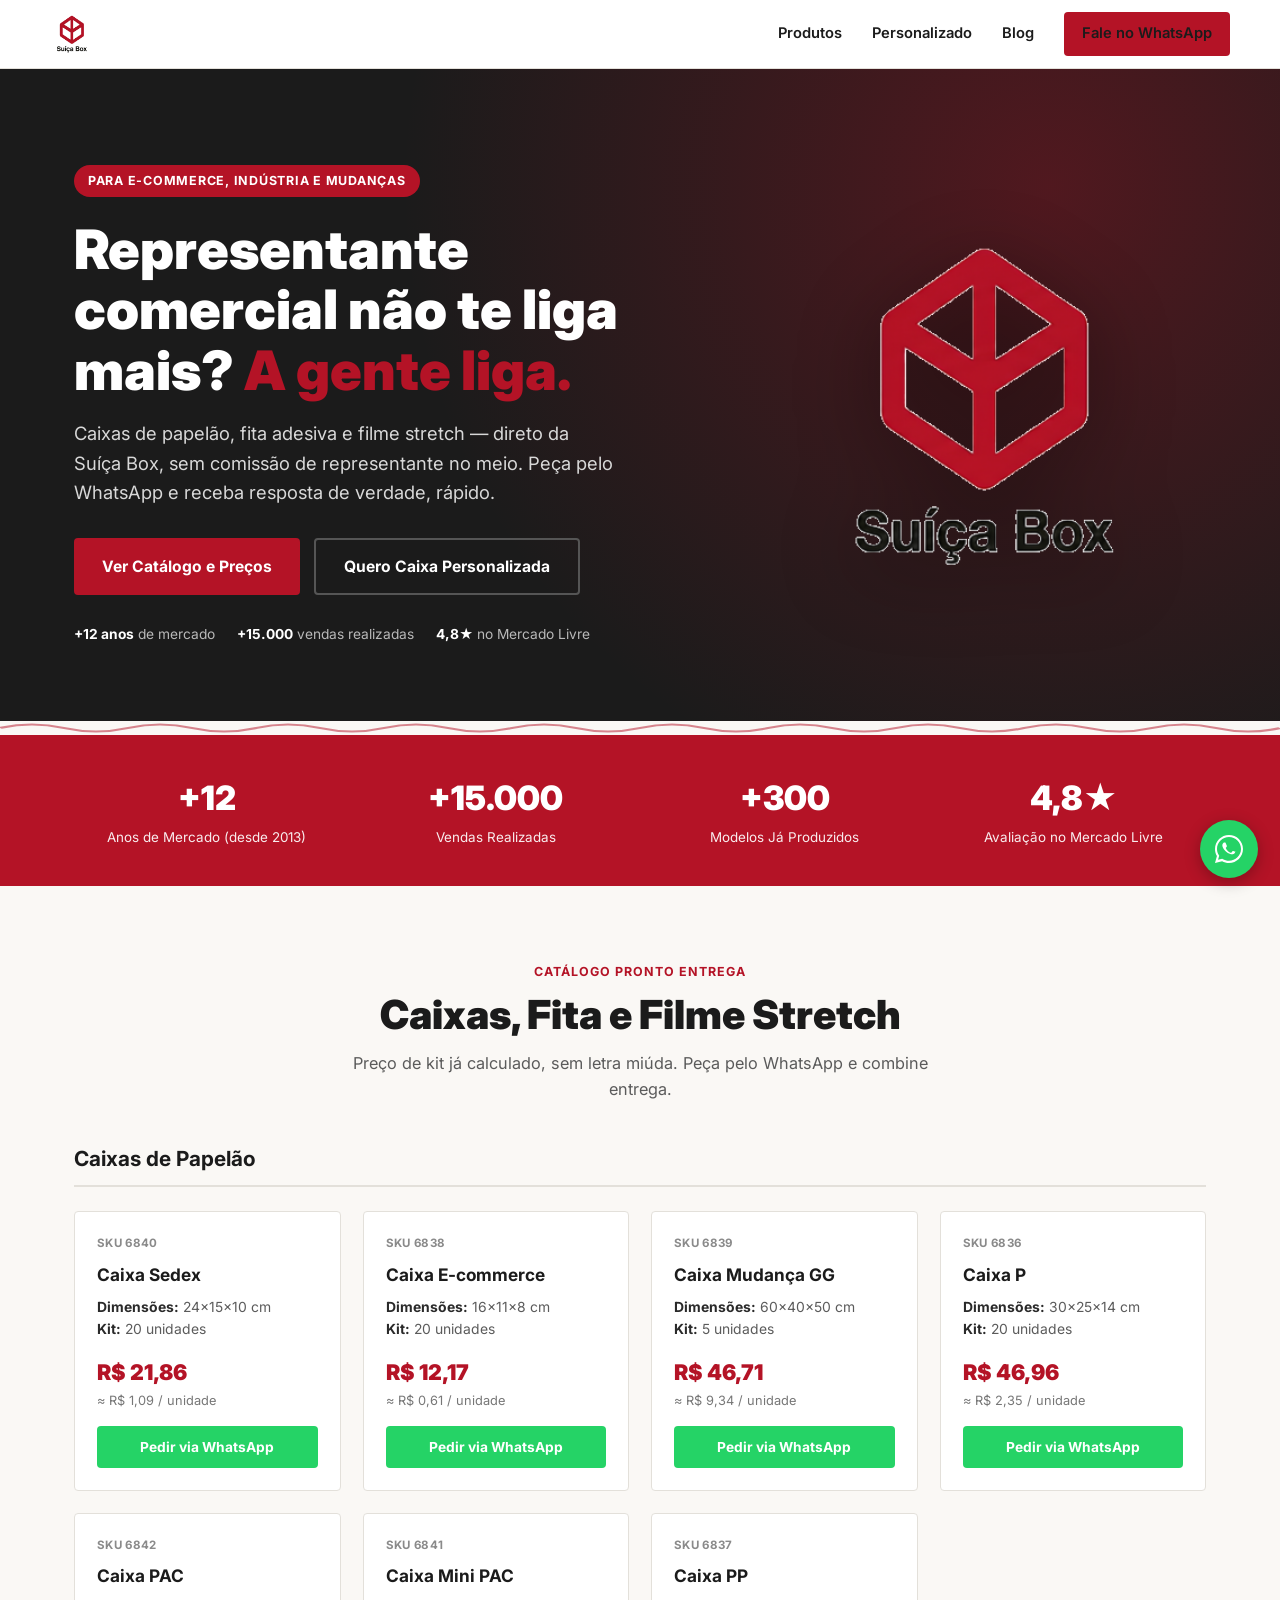
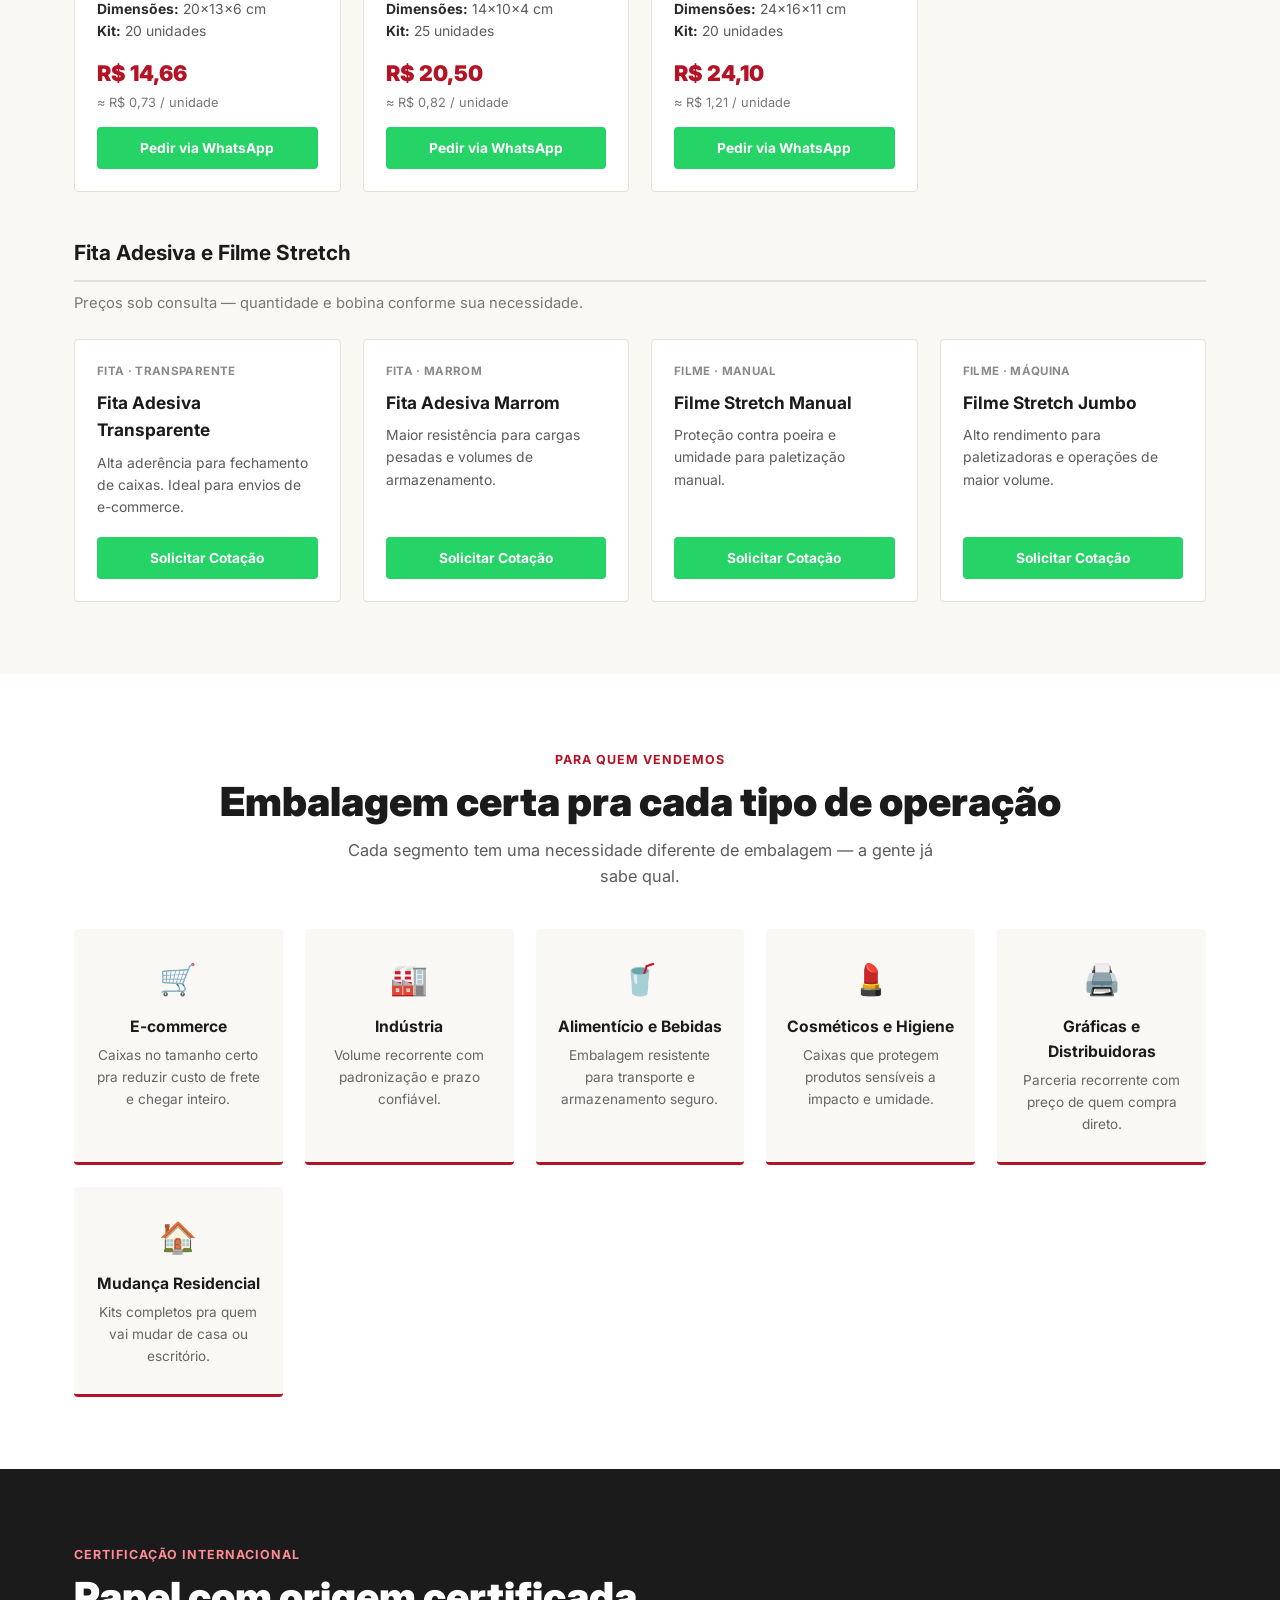
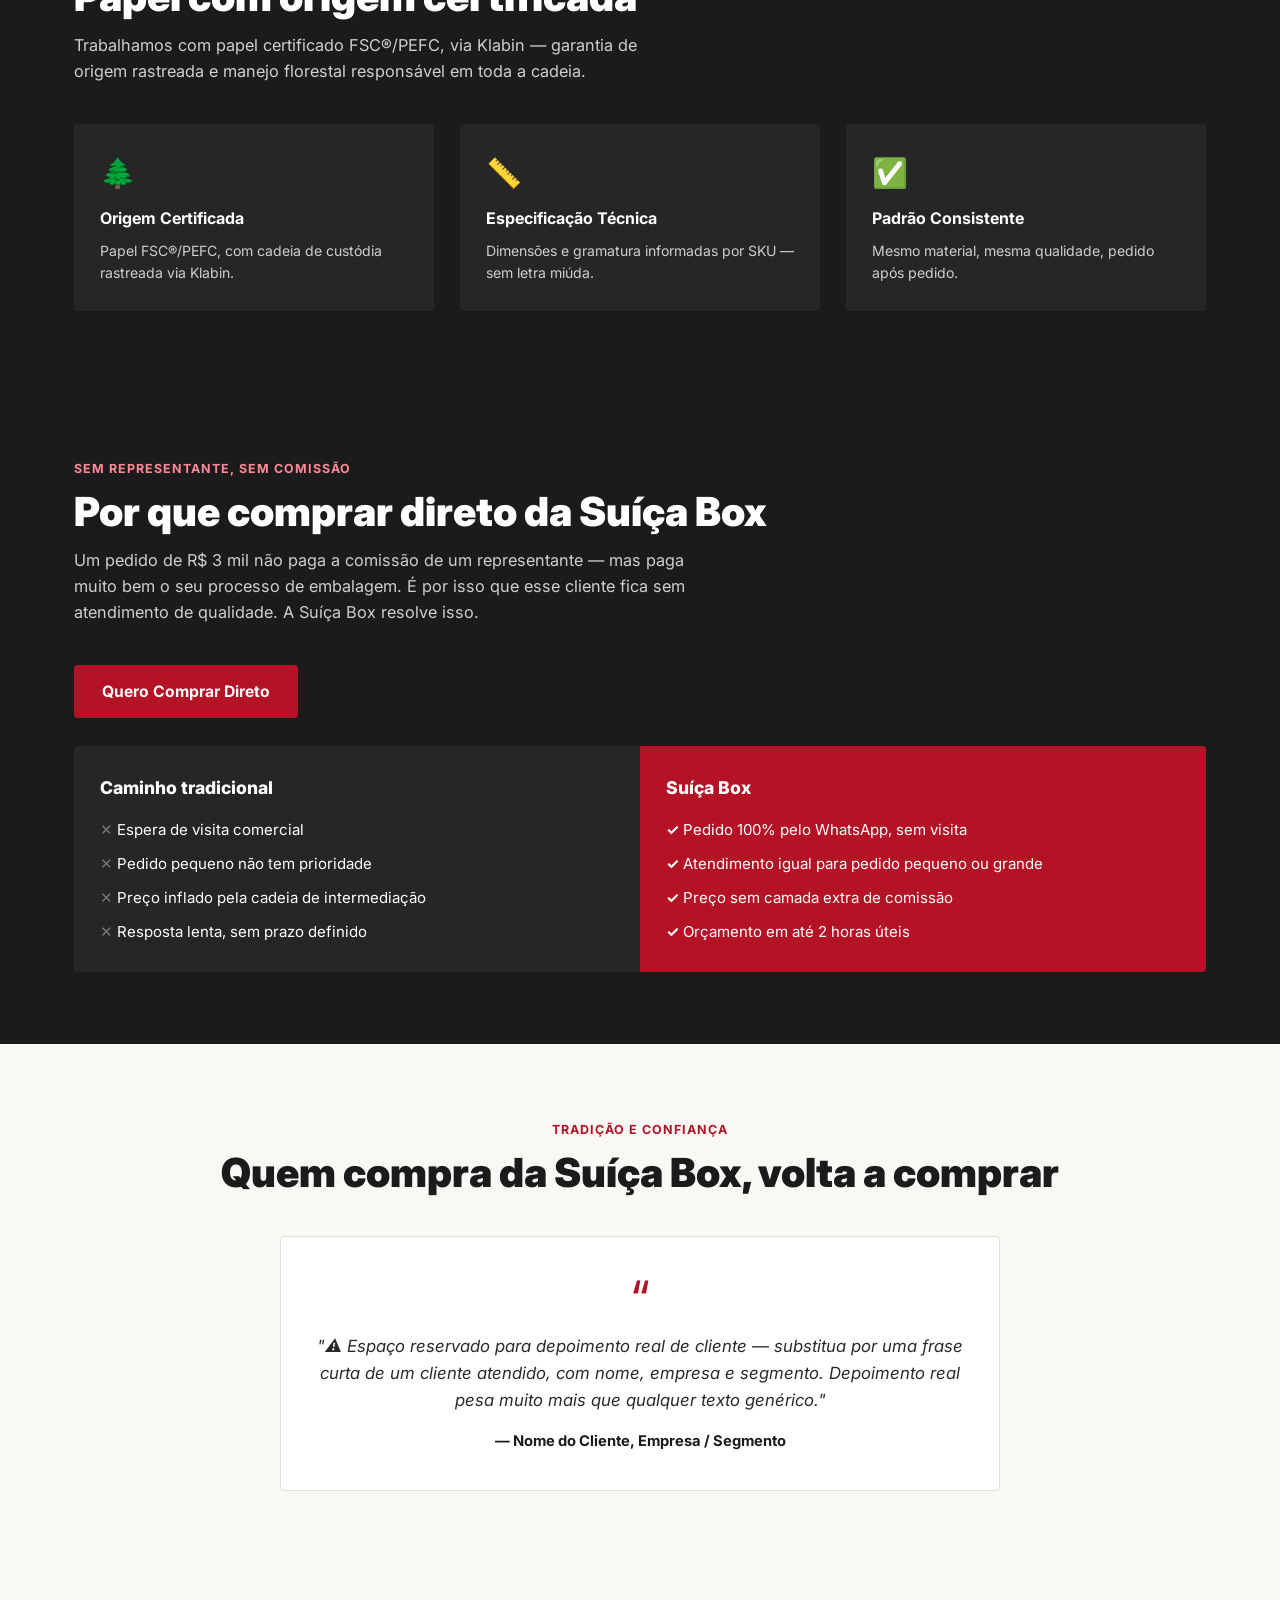
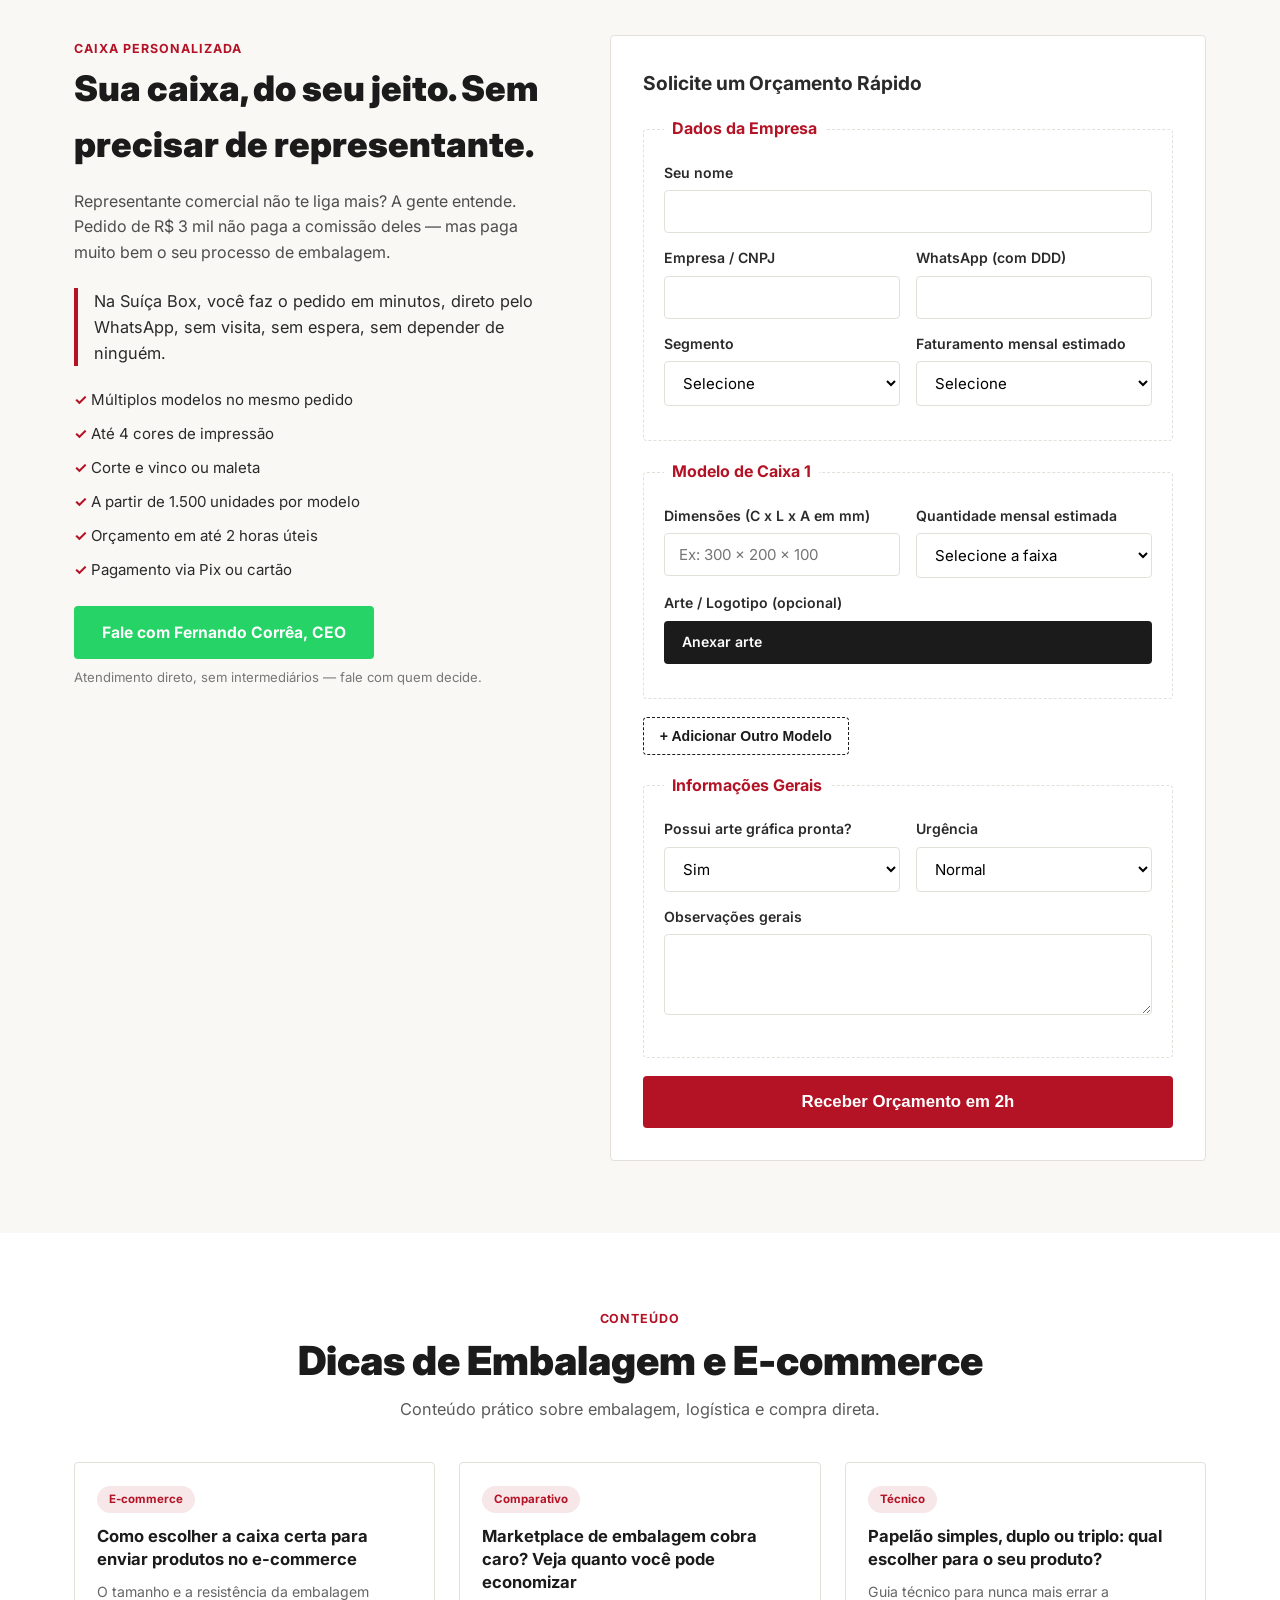
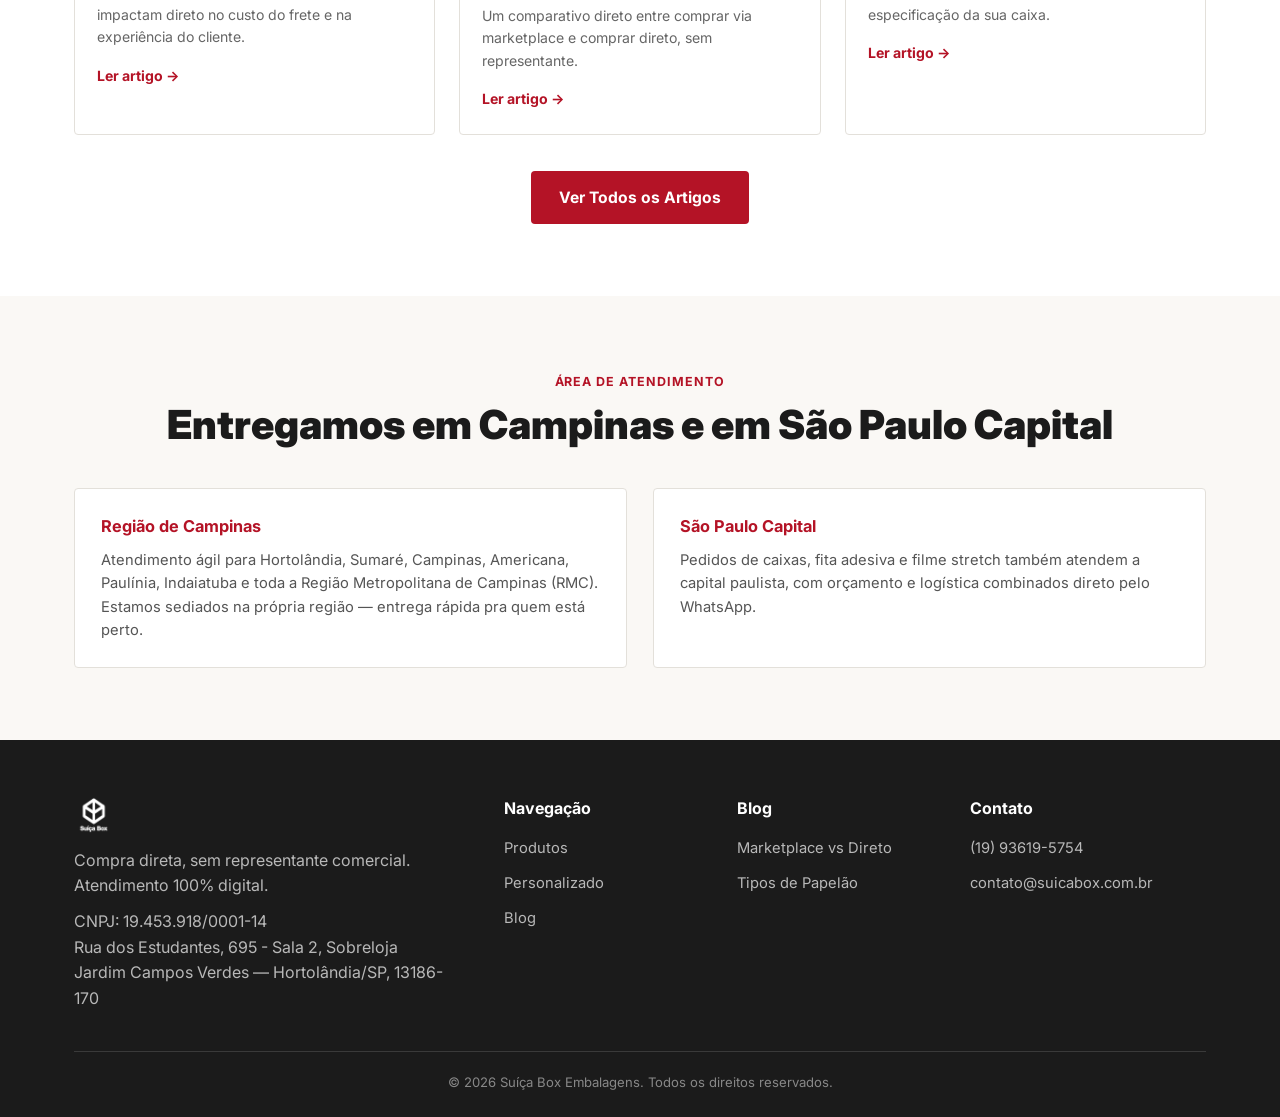
==== commit 133df17a: "Add files via upload" ====
--- a/index.html
+++ b/index.html
@@ -4,8 +4,8 @@
   <meta charset="UTF-8" />
   <meta name="viewport" content="width=device-width, initial-scale=1.0" />
 
-  <title>Suíça Box | Caixas de Papelão, Fita Adesiva e Filme Stretch em Campinas/SP</title>
-  <meta name="description" content="Compre caixas de papelão, fita adesiva e filme stretch direto da Suíça Box, sem representante comercial. Atendimento 100% digital via WhatsApp e orçamento personalizado em até 2h úteis." />
+  <title>Suíça Box | Caixas de Papelão em Campinas e São Paulo Capital</title>
+  <meta name="description" content="Caixas de papelão, fita adesiva e filme stretch direto da Suíça Box, sem representante comercial. Atendemos Campinas, Região Metropolitana e São Paulo Capital. Orçamento via WhatsApp em até 2h úteis." />
   <meta name="keywords" content="caixa de papelão Campinas, embalagens para e-commerce, fita adesiva, filme stretch, caixa personalizada com logo, fornecedor de embalagem SP" />
   <link rel="canonical" href="https://www.suicabox.com.br/" />
   <meta name="robots" content="index, follow" />
@@ -248,6 +248,29 @@
 .product-card.cotacao { justify-content: space-between; }
 .product-card.cotacao .product-specs { margin-bottom: 18px; }
 
+/* ===== SEGMENTOS ===== */
+.segmentos { background: var(--white); }
+.segmentos-grid { display: grid; grid-template-columns: repeat(auto-fit, minmax(190px, 1fr)); gap: 22px; }
+.segmento-item {
+  background: var(--paper); border-radius: var(--radius); padding: 26px 20px; text-align: center;
+  border-bottom: 3px solid var(--red); transition: transform .15s;
+}
+.segmento-item:hover { transform: translateY(-3px); }
+.segmento-icon { font-size: 1.9rem; display: block; margin-bottom: 10px; }
+.segmento-item h4 { font-weight: 700; color: var(--black); margin-bottom: 6px; font-size: 0.98rem; }
+.segmento-item p { font-size: 0.85rem; color: #666; }
+
+/* ===== QUALIDADE / CERTIFICAÇÃO ===== */
+.qualidade { background: var(--black); color: var(--white); }
+.qualidade .eyebrow { color: #ff8a96; }
+.qualidade .section-title { color: var(--white); }
+.qualidade .section-sub { color: #cfcfcf; }
+.qualidade-grid { display: grid; grid-template-columns: repeat(auto-fit, minmax(220px, 1fr)); gap: 26px; margin-top: 12px; }
+.qualidade-item { background: #262626; border-radius: var(--radius); padding: 26px; }
+.qualidade-icon { font-size: 1.8rem; display: block; margin-bottom: 10px; }
+.qualidade-item h4 { font-weight: 700; margin-bottom: 8px; font-size: 1rem; }
+.qualidade-item p { font-size: 0.88rem; color: #cfcfcf; }
+
 /* ===== DEPOIMENTO ===== */
 .depoimento { background: var(--paper); }
 .depoimento-card {
@@ -328,6 +351,13 @@
 .post-card p { font-size: 0.88rem; color: #666; margin-bottom: 14px; }
 .btn-post { color: var(--red); font-weight: 700; text-decoration: none; font-size: 0.88rem; }
 .blog-cta-wrap { text-align: center; margin-top: 36px; }
+
+/* ===== ÁREA DE ATENDIMENTO ===== */
+.atendimento { background: var(--paper); }
+.atendimento-grid { display: grid; grid-template-columns: repeat(auto-fit, minmax(260px, 1fr)); gap: 26px; }
+.atendimento-col { background: var(--white); border: 1px solid var(--gray-line); border-radius: var(--radius); padding: 24px 26px; }
+.atendimento-col h4 { color: var(--red); font-weight: 700; margin-bottom: 10px; font-size: 1.02rem; }
+.atendimento-col p { color: #555; font-size: 0.92rem; }
 
 /* ===== FOOTER ===== */
 .footer { background: var(--black); color: #b8b8b8; padding: 56px 0 24px; }
@@ -397,10 +427,19 @@
     "foundingDate": "2013",
     "address": {
       "@type": "PostalAddress",
-      "addressLocality": "Sumaré",
+      "streetAddress": "Rua dos Estudantes, 695, Sala 2 - Sobreloja",
+      "addressLocality": "Hortolândia",
       "addressRegion": "SP",
+      "postalCode": "13186-170",
       "addressCountry": "BR"
     },
+    "areaServed": [
+      { "@type": "City", "name": "Hortolândia" },
+      { "@type": "City", "name": "Campinas" },
+      { "@type": "City", "name": "Sumaré" },
+      { "@type": "City", "name": "São Paulo" },
+      { "@type": "AdministrativeArea", "name": "Região Metropolitana de Campinas" }
+    ],
     "aggregateRating": {
       "@type": "AggregateRating",
       "ratingValue": "4.8",
@@ -571,6 +610,77 @@
             <a href="https://wa.me/5519936195754?text=Ol%C3%A1%21%20Quero%20uma%20cota%C3%A7%C3%A3o%20de%20Filme%20Stretch%20Jumbo%20%28M%C3%A1quina%29." class="btn btn-whatsapp btn-block btn-sm" target="_blank" rel="noopener">Solicitar Cotação</a>
           </div>
 
+        </div>
+      </div>
+    </section>
+
+    <!-- ===== SEGMENTOS ATENDIDOS ===== -->
+    <section class="segmentos">
+      <div class="container">
+        <div class="section-head center">
+          <span class="eyebrow">Para Quem Vendemos</span>
+          <h2 class="section-title">Embalagem certa pra cada tipo de operação</h2>
+          <p class="section-sub">Cada segmento tem uma necessidade diferente de embalagem — a gente já sabe qual.</p>
+        </div>
+        <div class="segmentos-grid">
+          <div class="segmento-item">
+            <span class="segmento-icon">🛒</span>
+            <h4>E-commerce</h4>
+            <p>Caixas no tamanho certo pra reduzir custo de frete e chegar inteiro.</p>
+          </div>
+          <div class="segmento-item">
+            <span class="segmento-icon">🏭</span>
+            <h4>Indústria</h4>
+            <p>Volume recorrente com padronização e prazo confiável.</p>
+          </div>
+          <div class="segmento-item">
+            <span class="segmento-icon">🥤</span>
+            <h4>Alimentício e Bebidas</h4>
+            <p>Embalagem resistente para transporte e armazenamento seguro.</p>
+          </div>
+          <div class="segmento-item">
+            <span class="segmento-icon">💄</span>
+            <h4>Cosméticos e Higiene</h4>
+            <p>Caixas que protegem produtos sensíveis a impacto e umidade.</p>
+          </div>
+          <div class="segmento-item">
+            <span class="segmento-icon">🖨️</span>
+            <h4>Gráficas e Distribuidoras</h4>
+            <p>Parceria recorrente com preço de quem compra direto.</p>
+          </div>
+          <div class="segmento-item">
+            <span class="segmento-icon">🏠</span>
+            <h4>Mudança Residencial</h4>
+            <p>Kits completos pra quem vai mudar de casa ou escritório.</p>
+          </div>
+        </div>
+      </div>
+    </section>
+
+    <!-- ===== QUALIDADE E CERTIFICAÇÃO ===== -->
+    <section class="qualidade">
+      <div class="container">
+        <div class="section-head">
+          <span class="eyebrow">Certificação Internacional</span>
+          <h2 class="section-title">Papel com origem certificada</h2>
+          <p class="section-sub">Trabalhamos com papel certificado FSC®/PEFC, via Klabin — garantia de origem rastreada e manejo florestal responsável em toda a cadeia.</p>
+        </div>
+        <div class="qualidade-grid">
+          <div class="qualidade-item">
+            <span class="qualidade-icon">🌲</span>
+            <h4>Origem Certificada</h4>
+            <p>Papel FSC®/PEFC, com cadeia de custódia rastreada via Klabin.</p>
+          </div>
+          <div class="qualidade-item">
+            <span class="qualidade-icon">📏</span>
+            <h4>Especificação Técnica</h4>
+            <p>Dimensões e gramatura informadas por SKU — sem letra miúda.</p>
+          </div>
+          <div class="qualidade-item">
+            <span class="qualidade-icon">✅</span>
+            <h4>Padrão Consistente</h4>
+            <p>Mesmo material, mesma qualidade, pedido após pedido.</p>
+          </div>
         </div>
       </div>
     </section>
@@ -639,6 +749,10 @@
             <li>Orçamento em até 2 horas úteis</li>
             <li>Pagamento via Pix ou cartão</li>
           </ul>
+          <div style="margin-top:24px;">
+            <a href="https://wa.me/5519936195754?text=Ol%C3%A1%2C%20Fernando%21%20Quero%20falar%20diretamente%20sobre%20uma%20caixa%20personalizada." class="btn btn-whatsapp" target="_blank" rel="noopener">Fale com Fernando Corrêa, CEO</a>
+            <p style="font-size:0.82rem; color:#777; margin-top:8px;">Atendimento direto, sem intermediários — fale com quem decide.</p>
+          </div>
         </div>
 
         <div class="form-wrapper">
@@ -804,6 +918,25 @@
         </div>
       </div>
     </section>
+    <!-- ===== ÁREA DE ATENDIMENTO ===== -->
+    <section class="atendimento">
+      <div class="container">
+        <div class="section-head center">
+          <span class="eyebrow">Área de Atendimento</span>
+          <h2 class="section-title">Entregamos em Campinas e em São Paulo Capital</h2>
+        </div>
+        <div class="atendimento-grid">
+          <div class="atendimento-col">
+            <h4>Região de Campinas</h4>
+            <p>Atendimento ágil para Hortolândia, Sumaré, Campinas, Americana, Paulínia, Indaiatuba e toda a Região Metropolitana de Campinas (RMC). Estamos sediados na própria região — entrega rápida pra quem está perto.</p>
+          </div>
+          <div class="atendimento-col">
+            <h4>São Paulo Capital</h4>
+            <p>Pedidos de caixas, fita adesiva e filme stretch também atendem a capital paulista, com orçamento e logística combinados direto pelo WhatsApp.</p>
+          </div>
+        </div>
+      </div>
+    </section>
   </main>
 
   <!-- ===== FOOTER ===== -->
@@ -814,7 +947,8 @@
           <img src="[data-uri]" alt="Suíça Box" class="footer-logo" />
           <p>Compra direta, sem representante comercial. Atendimento 100% digital.</p>
           <p style="margin-top:10px;">CNPJ: 19.453.918/0001-14</p>
-          <p>Sumaré/SP — Região de Campinas</p>
+          <p>Rua dos Estudantes, 695 - Sala 2, Sobreloja</p>
+          <p>Jardim Campos Verdes — Hortolândia/SP, 13186-170</p>
         </div>
         <div class="footer-col">
           <h4>Navegação</h4>
@@ -943,15 +1077,14 @@
     });
   </script>
 
-  <!-- Google Analytics 4 — substitua G-XXXXXXXXXX pelo seu ID de medição antes de publicar -->
-  <!--
-  <script async src="https://www.googletagmanager.com/gtag/js?id=G-XXXXXXXXXX"></script>
+  <!-- Google tag — GA4 + container, rastreando WhatsApp e envio de formulário -->
+  <script async src="https://www.googletagmanager.com/gtag/js?id=GT-PZMDFRV"></script>
   <script>
     window.dataLayer = window.dataLayer || [];
     function gtag(){dataLayer.push(arguments);}
     gtag('js', new Date());
-    gtag('config', 'G-XXXXXXXXXX');
+    gtag('config', 'GT-PZMDFRV');
+    gtag('config', 'G-7WY83N8GS5');
   </script>
-  -->
 </body>
 </html>
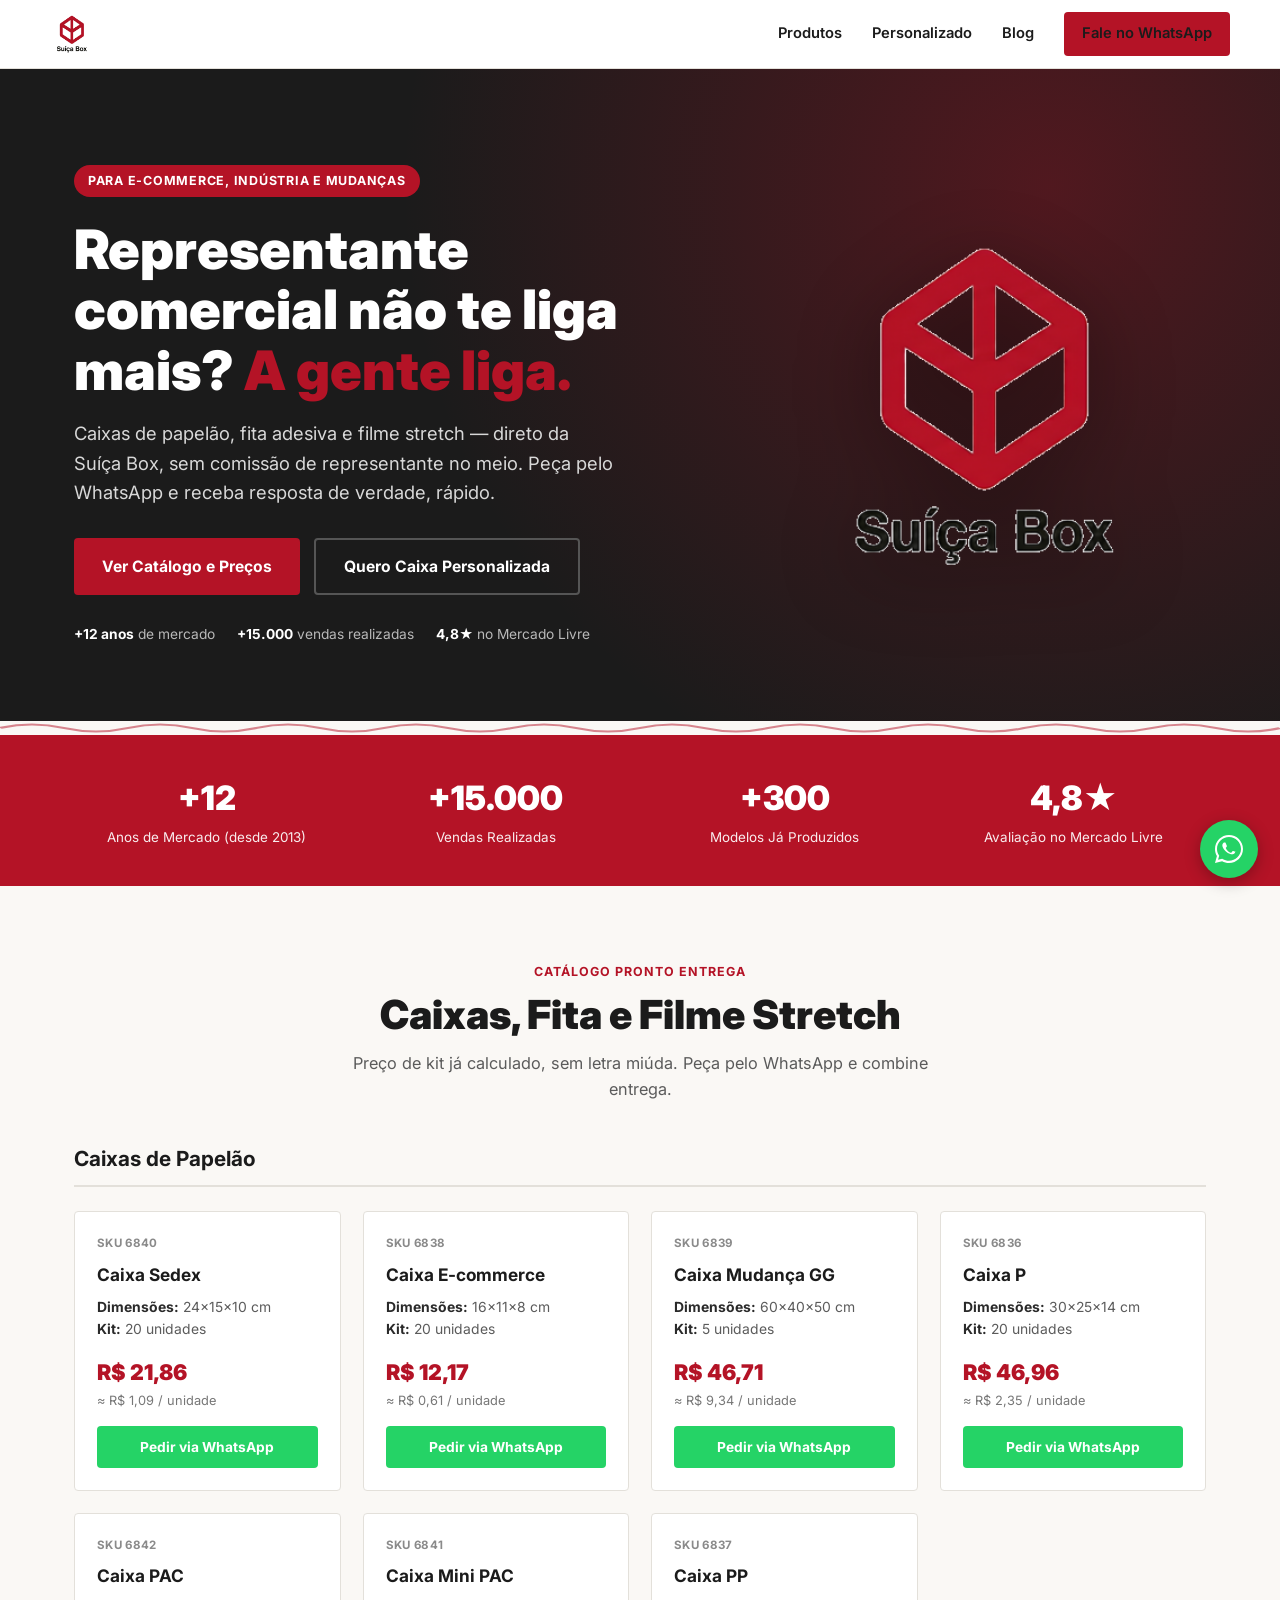
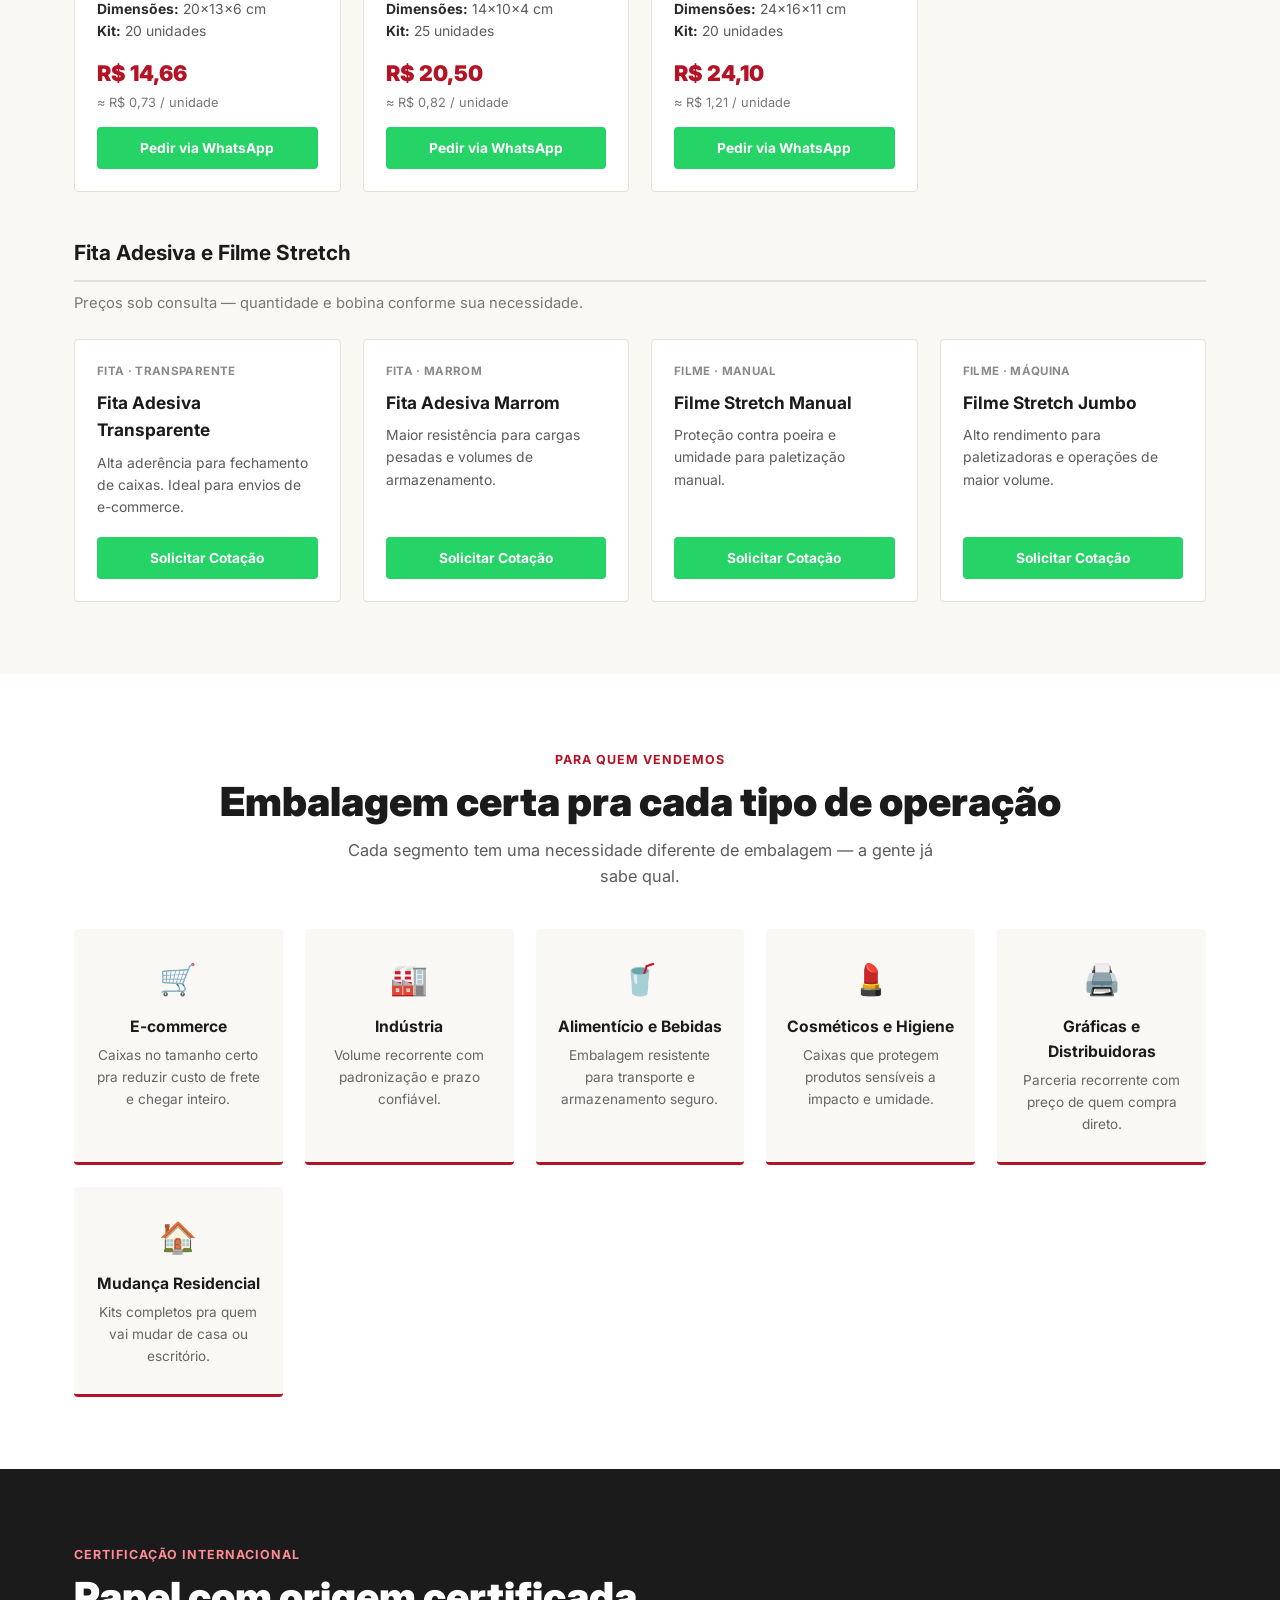
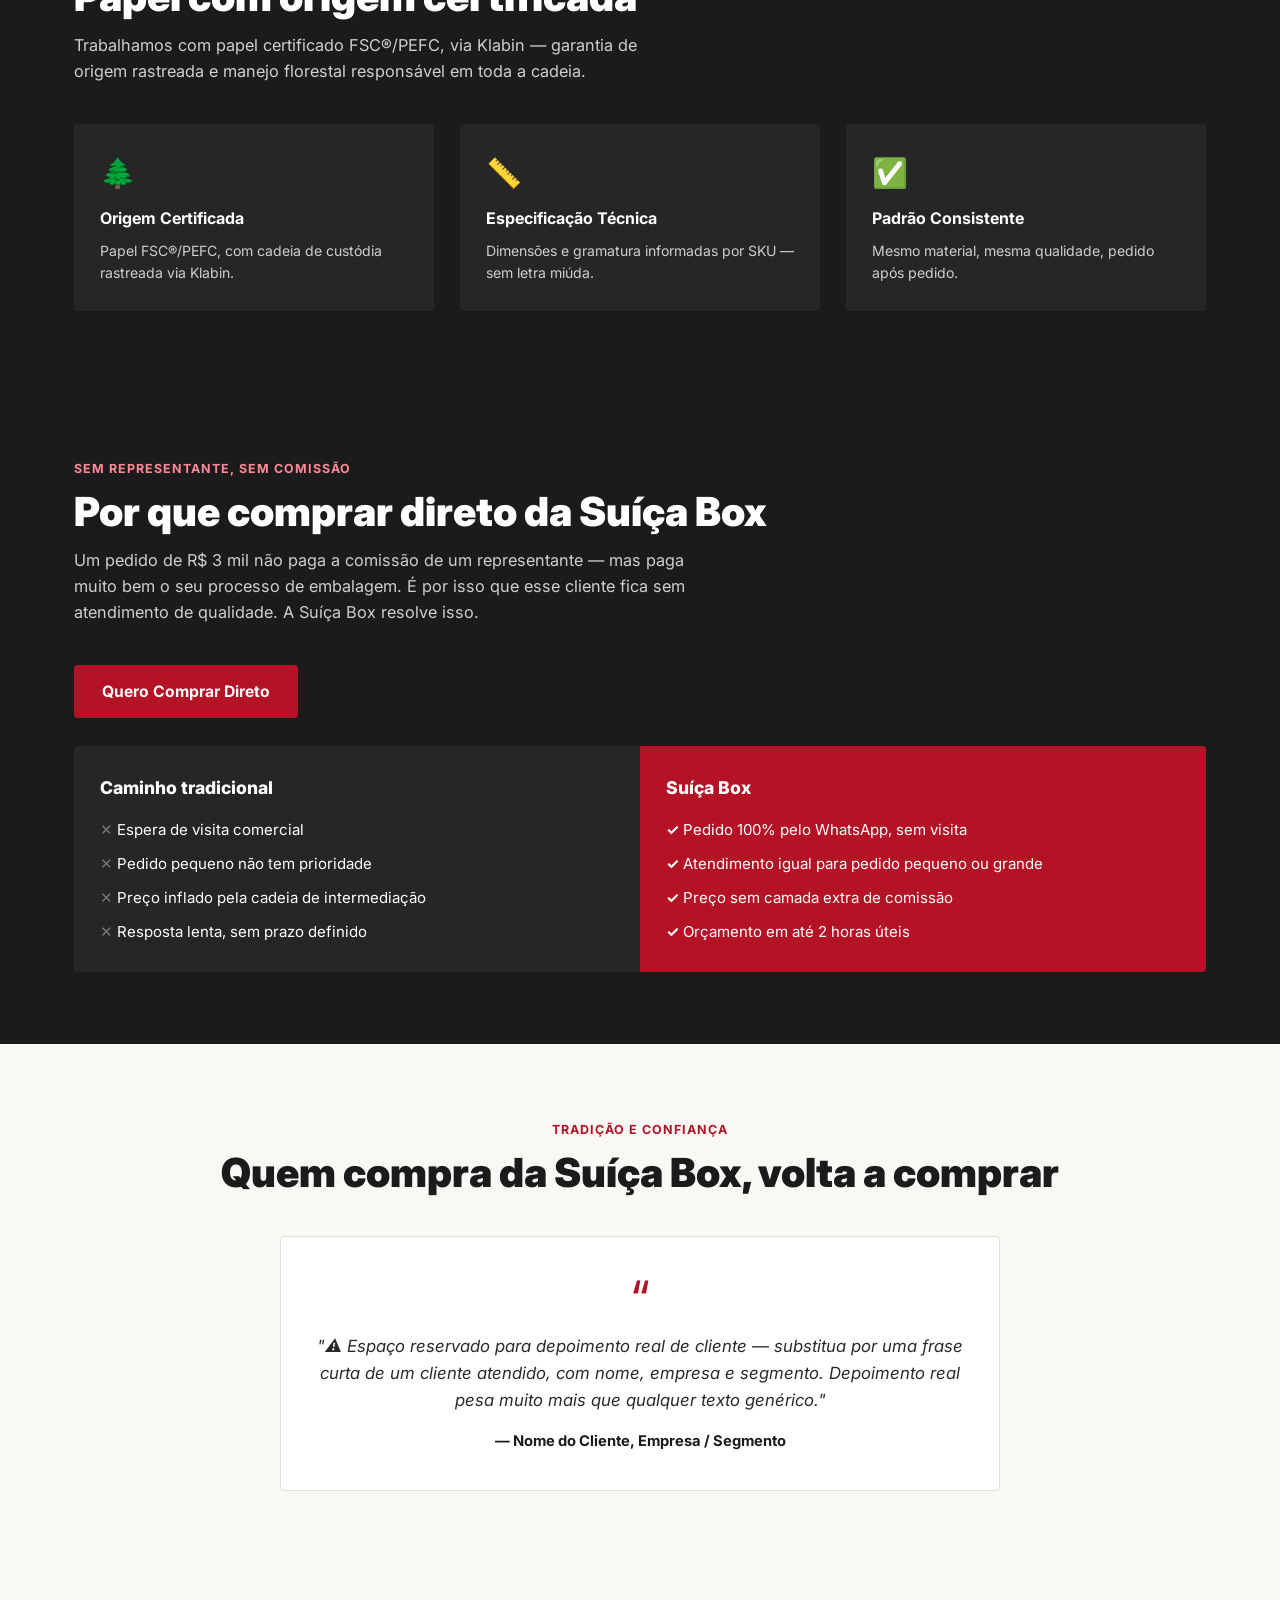
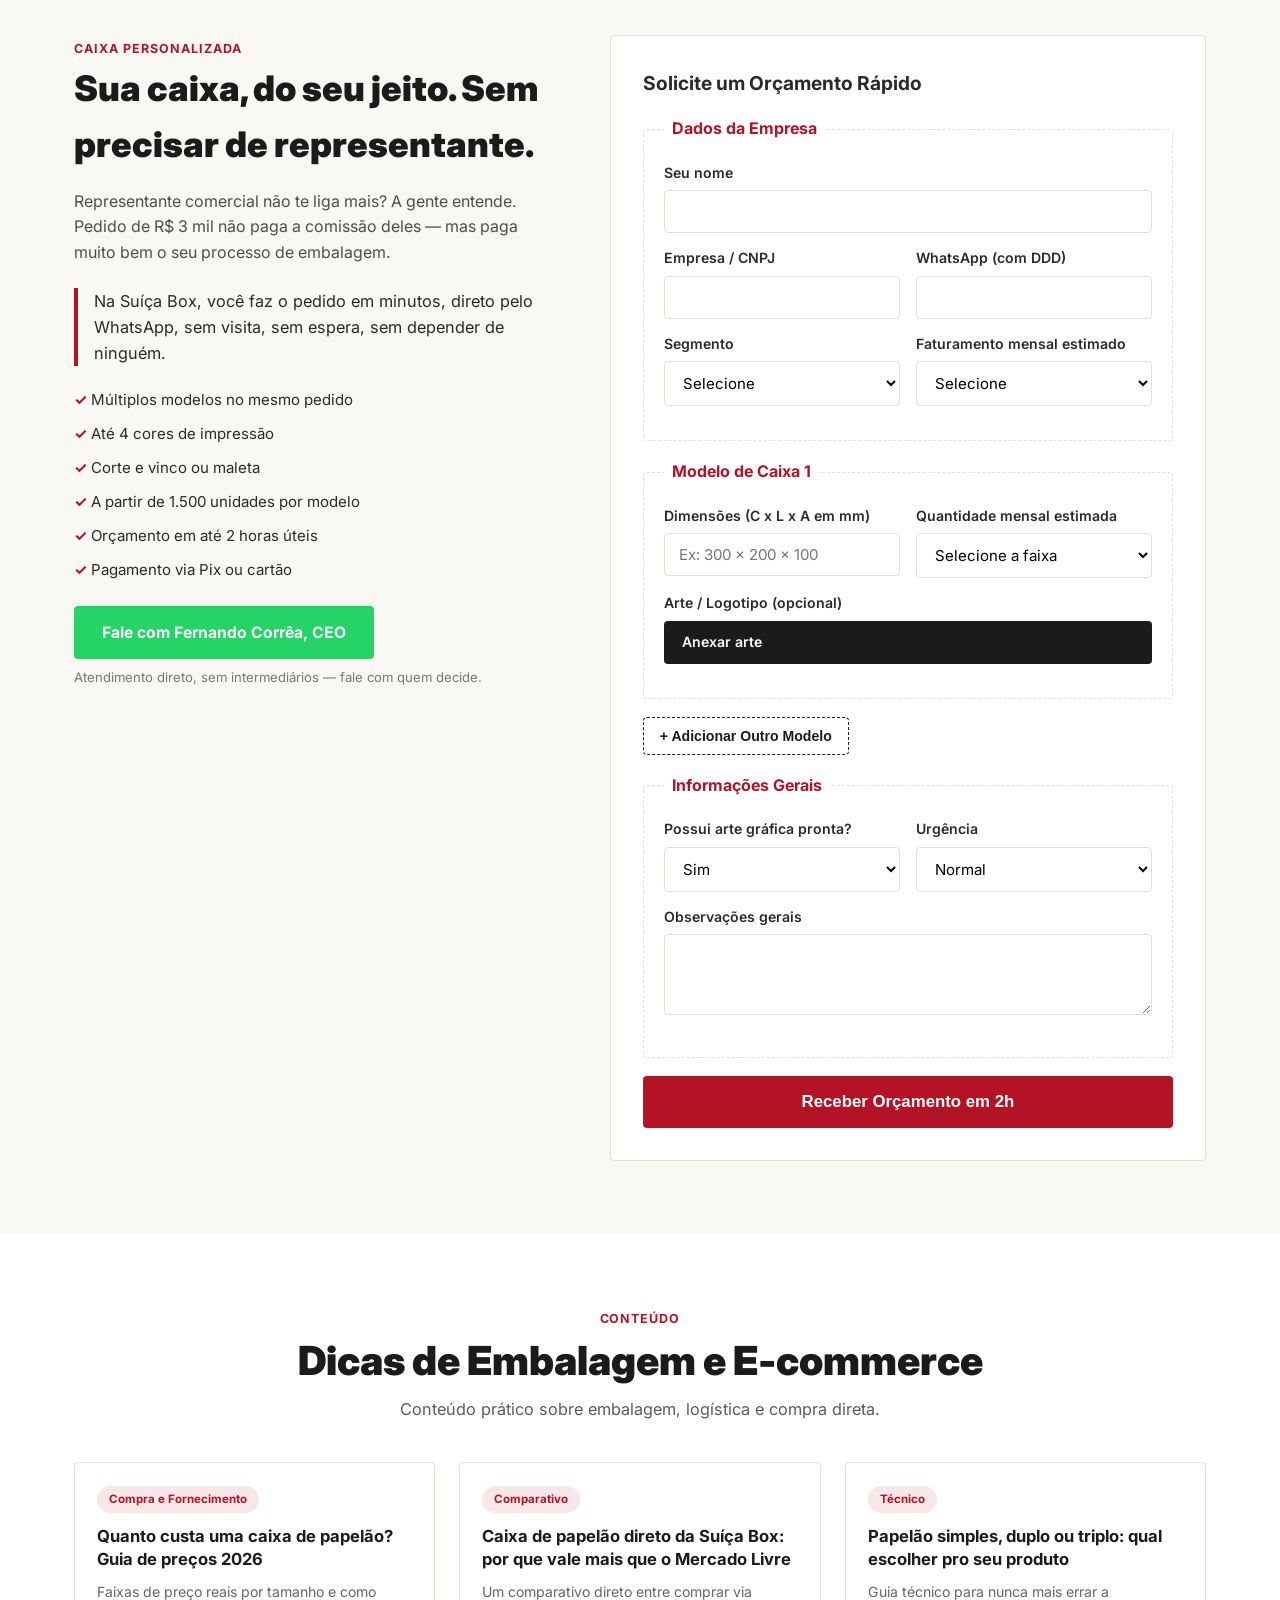
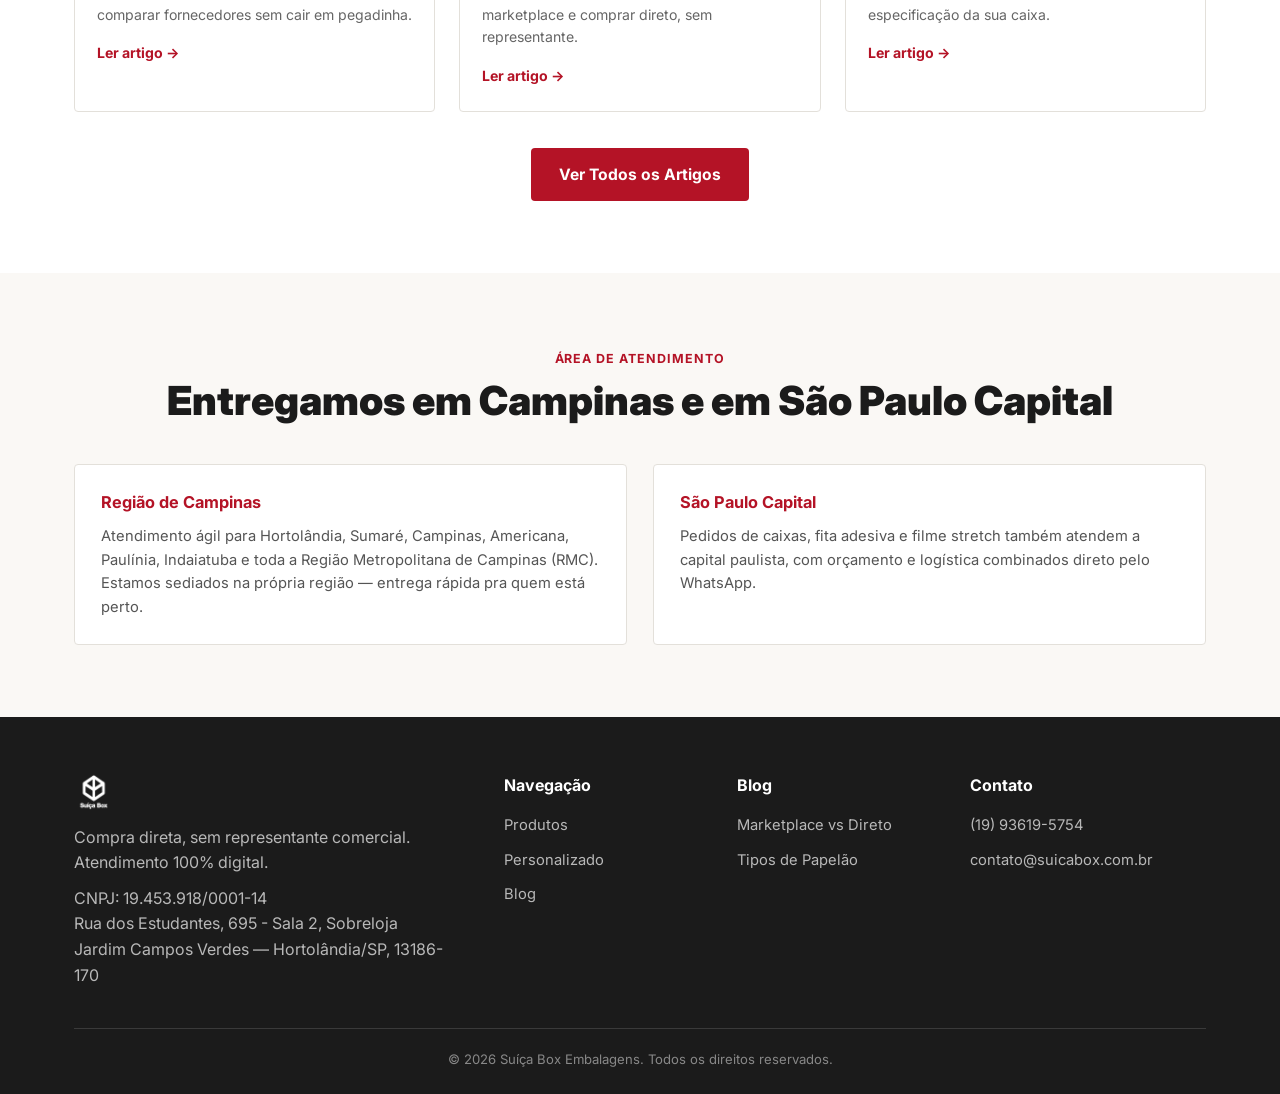
==== commit 03612331: "Add files via upload" ====
--- a/index.html
+++ b/index.html
@@ -890,26 +890,26 @@
         <div class="blog-grid">
           <article class="post-card">
             <div class="post-card-body">
-              <span class="post-tag">E-commerce</span>
-              <h3>Como escolher a caixa certa para enviar produtos no e-commerce</h3>
-              <p>O tamanho e a resistência da embalagem impactam direto no custo do frete e na experiência do cliente.</p>
-              <a href="/blog/como-escolher-caixa-ecommerce" class="btn-post">Ler artigo →</a>
+              <span class="post-tag">Compra e Fornecimento</span>
+              <h3>Quanto custa uma caixa de papelão? Guia de preços 2026</h3>
+              <p>Faixas de preço reais por tamanho e como comparar fornecedores sem cair em pegadinha.</p>
+              <a href="/blog/quanto-custa-caixa-de-papelao.html" class="btn-post">Ler artigo →</a>
             </div>
           </article>
           <article class="post-card">
             <div class="post-card-body">
               <span class="post-tag">Comparativo</span>
-              <h3>Marketplace de embalagem cobra caro? Veja quanto você pode economizar</h3>
+              <h3>Caixa de papelão direto da Suíça Box: por que vale mais que o Mercado Livre</h3>
               <p>Um comparativo direto entre comprar via marketplace e comprar direto, sem representante.</p>
-              <a href="/blog/marketplace-vs-direto" class="btn-post">Ler artigo →</a>
+              <a href="/blog/caixa-papelao-vs-mercado-livre.html" class="btn-post">Ler artigo →</a>
             </div>
           </article>
           <article class="post-card">
             <div class="post-card-body">
               <span class="post-tag">Técnico</span>
-              <h3>Papelão simples, duplo ou triplo: qual escolher para o seu produto?</h3>
+              <h3>Papelão simples, duplo ou triplo: qual escolher pro seu produto</h3>
               <p>Guia técnico para nunca mais errar a especificação da sua caixa.</p>
-              <a href="/blog/papelao-simples-duplo-triplo" class="btn-post">Ler artigo →</a>
+              <a href="/blog/tipos-papelao-ondulado.html" class="btn-post">Ler artigo →</a>
             </div>
           </article>
         </div>
@@ -961,14 +961,14 @@
         <div class="footer-col">
           <h4>Blog</h4>
           <ul>
-            <li><a href="/blog/marketplace-vs-direto">Marketplace vs Direto</a></li>
-            <li><a href="/blog/papelao-simples-duplo-triplo">Tipos de Papelão</a></li>
+            <li><a href="/blog/caixa-papelao-vs-mercado-livre.html">Marketplace vs Direto</a></li>
+            <li><a href="/blog/tipos-papelao-ondulado.html">Tipos de Papelão</a></li>
           </ul>
         </div>
         <div class="footer-col">
           <h4>Contato</h4>
           <ul>
-            <li><a href="https://wa.me/5519936195754" target="_blank" rel="noopener">(19) 93619-5754</a></li>
+            <li><a href="https://wa.me/5519936195754?text=Ol%C3%A1%2C%20vim%20pelo%20site%20da%20Su%C3%AD%C3%A7a%20Box." target="_blank" rel="noopener">(19) 93619-5754</a></li>
             <li><a href="mailto:contato@suicabox.com.br">contato@suicabox.com.br</a></li>
           </ul>
         </div>
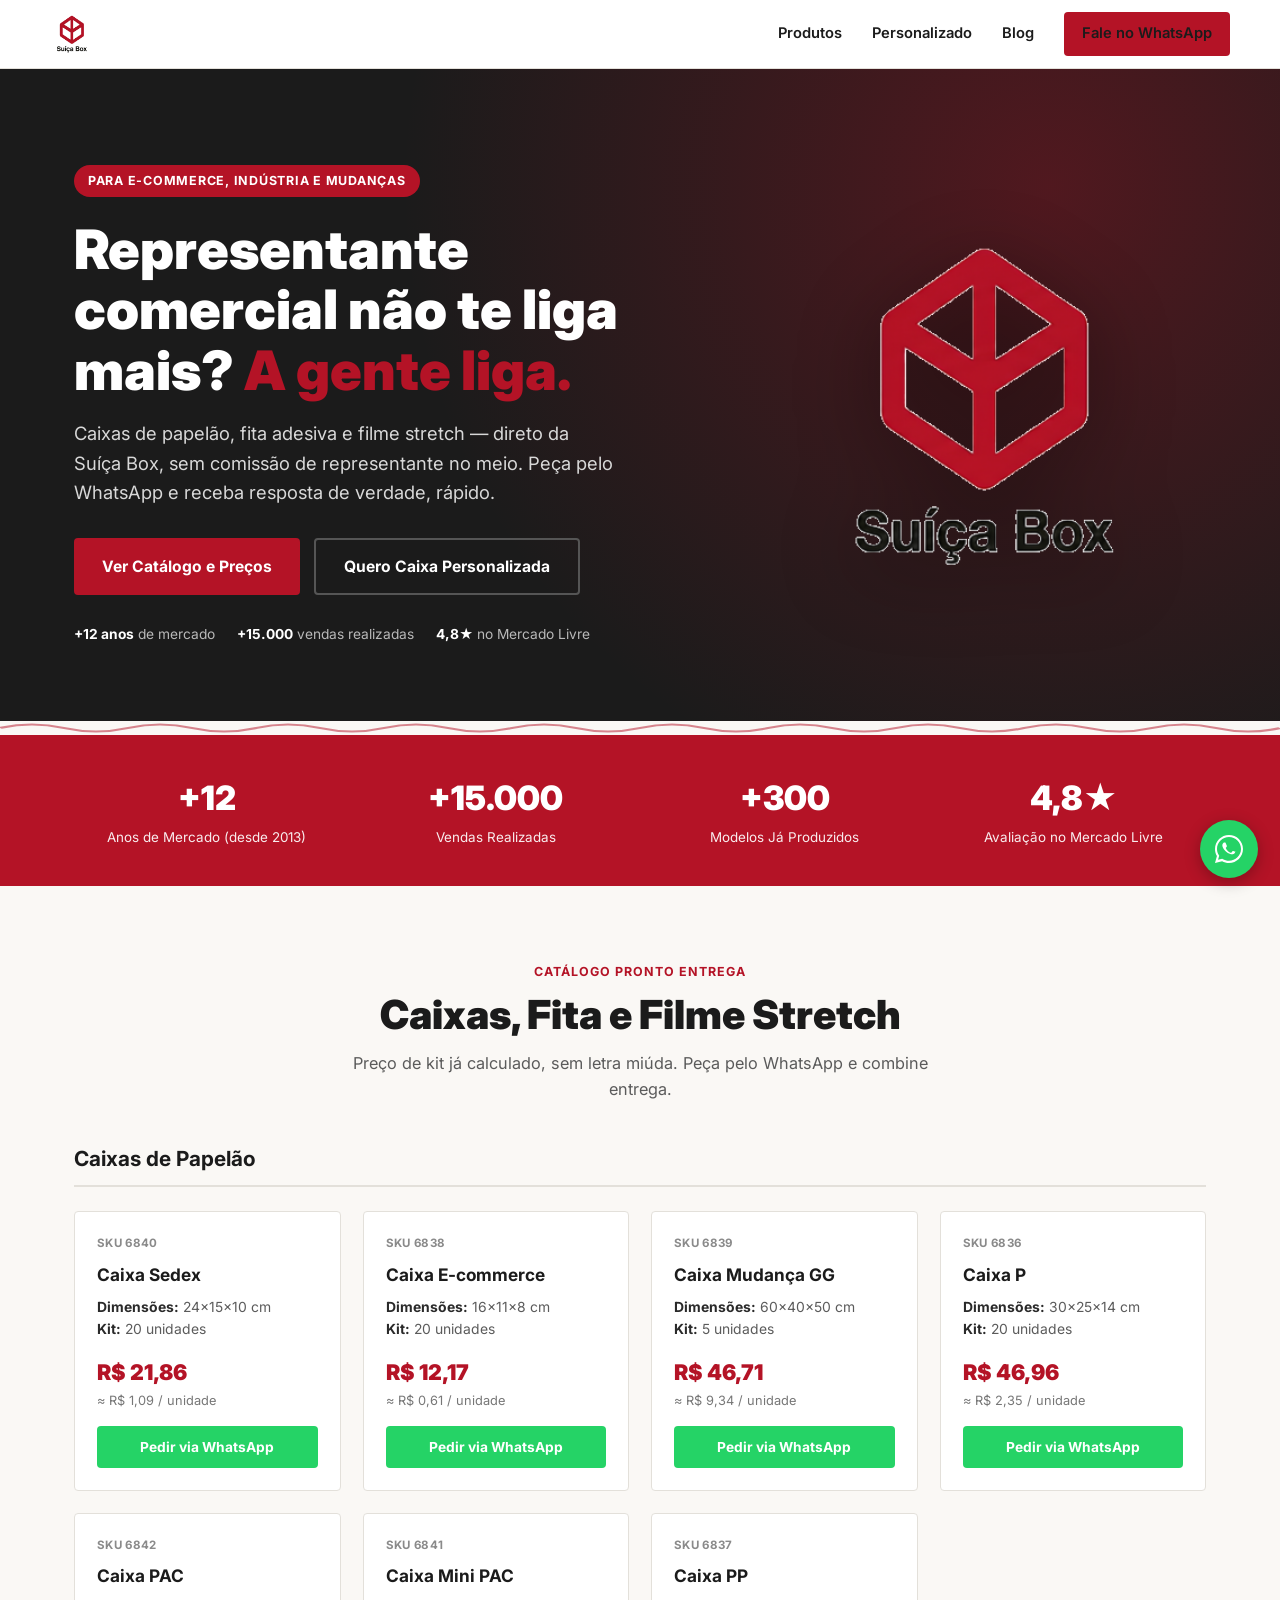
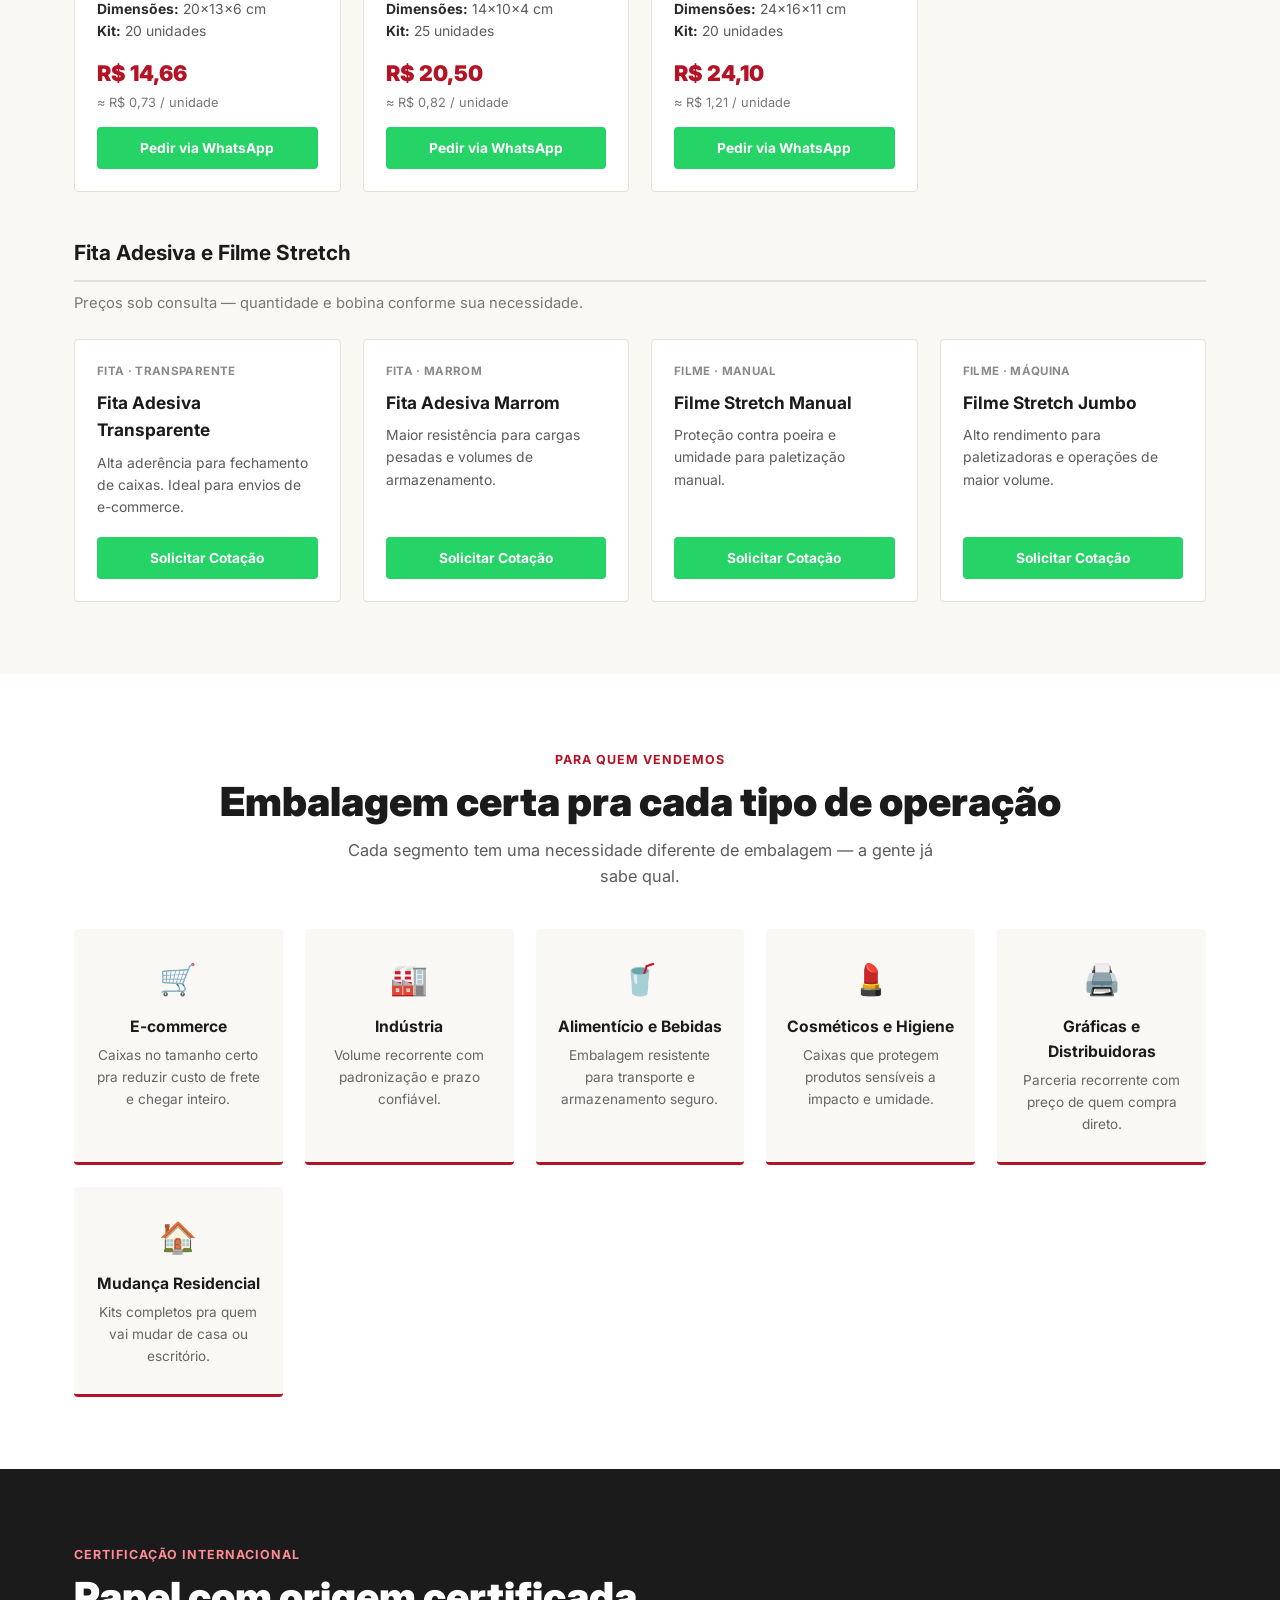
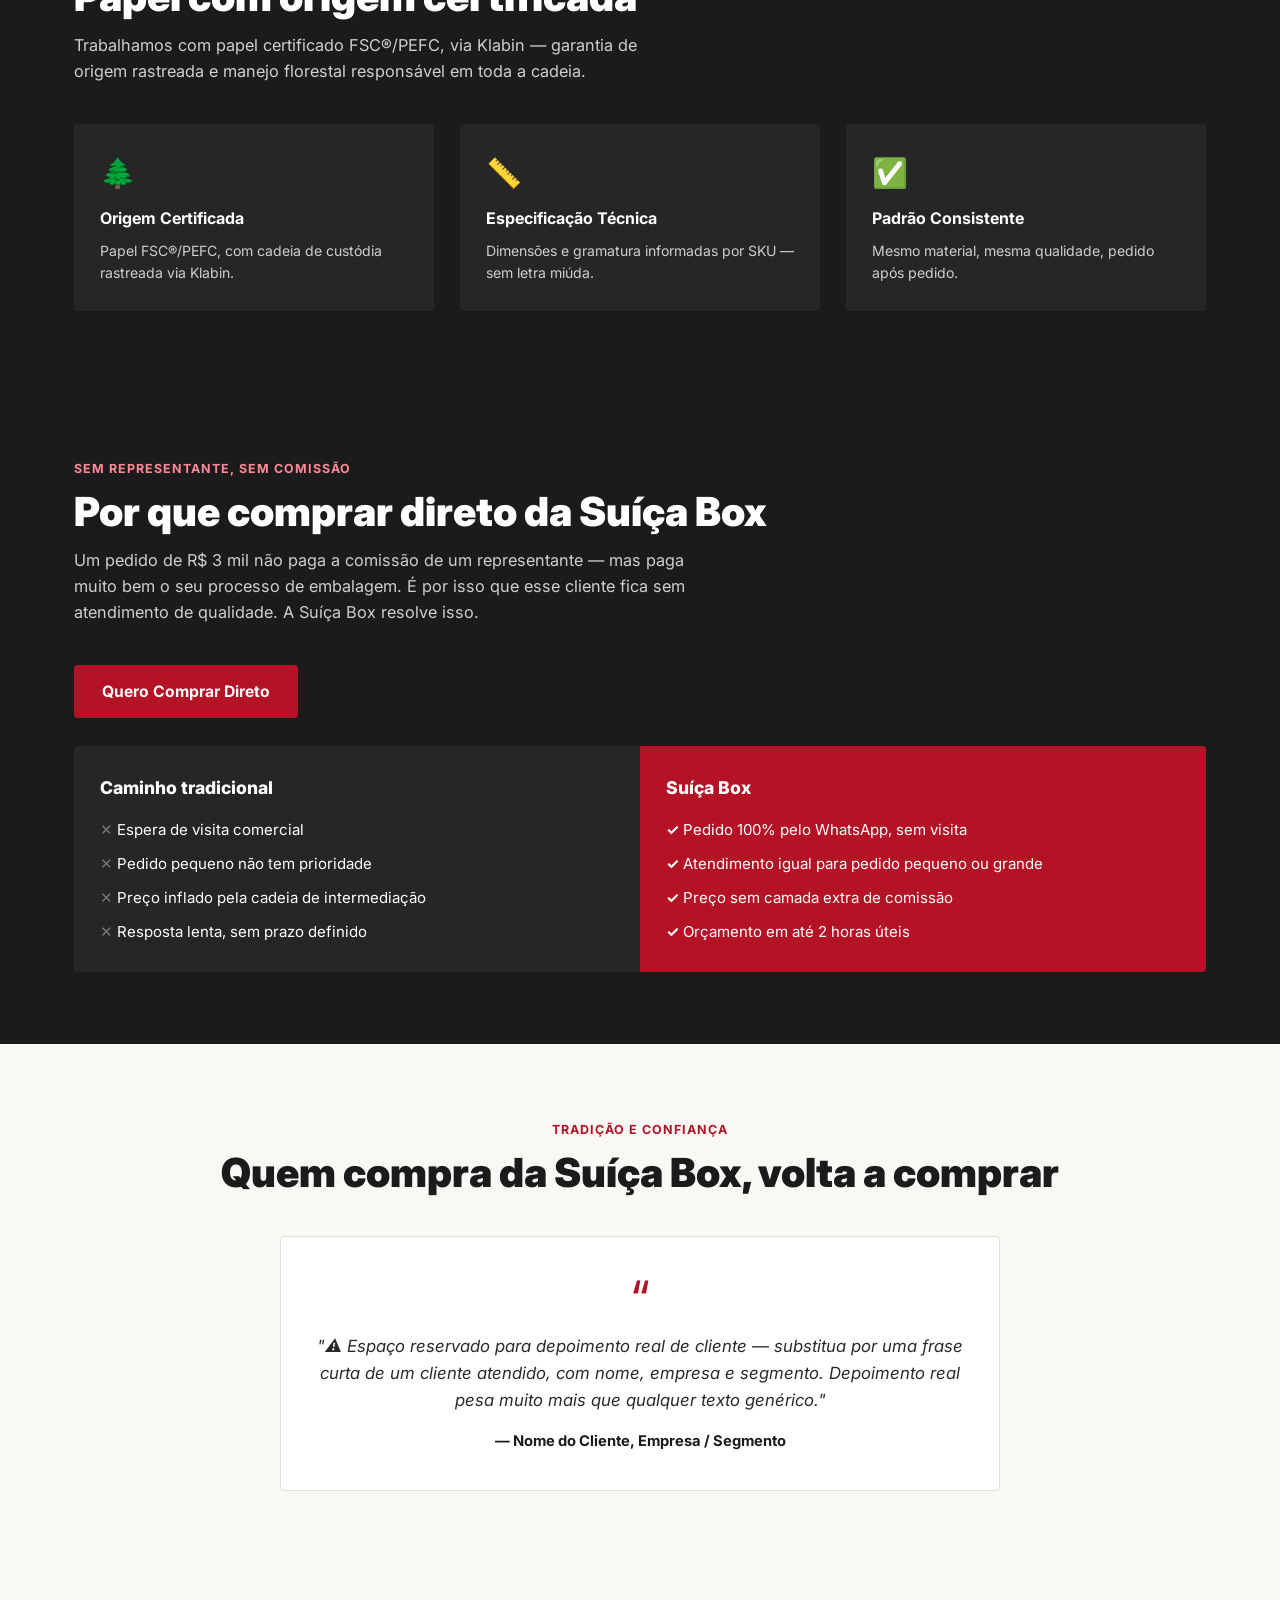
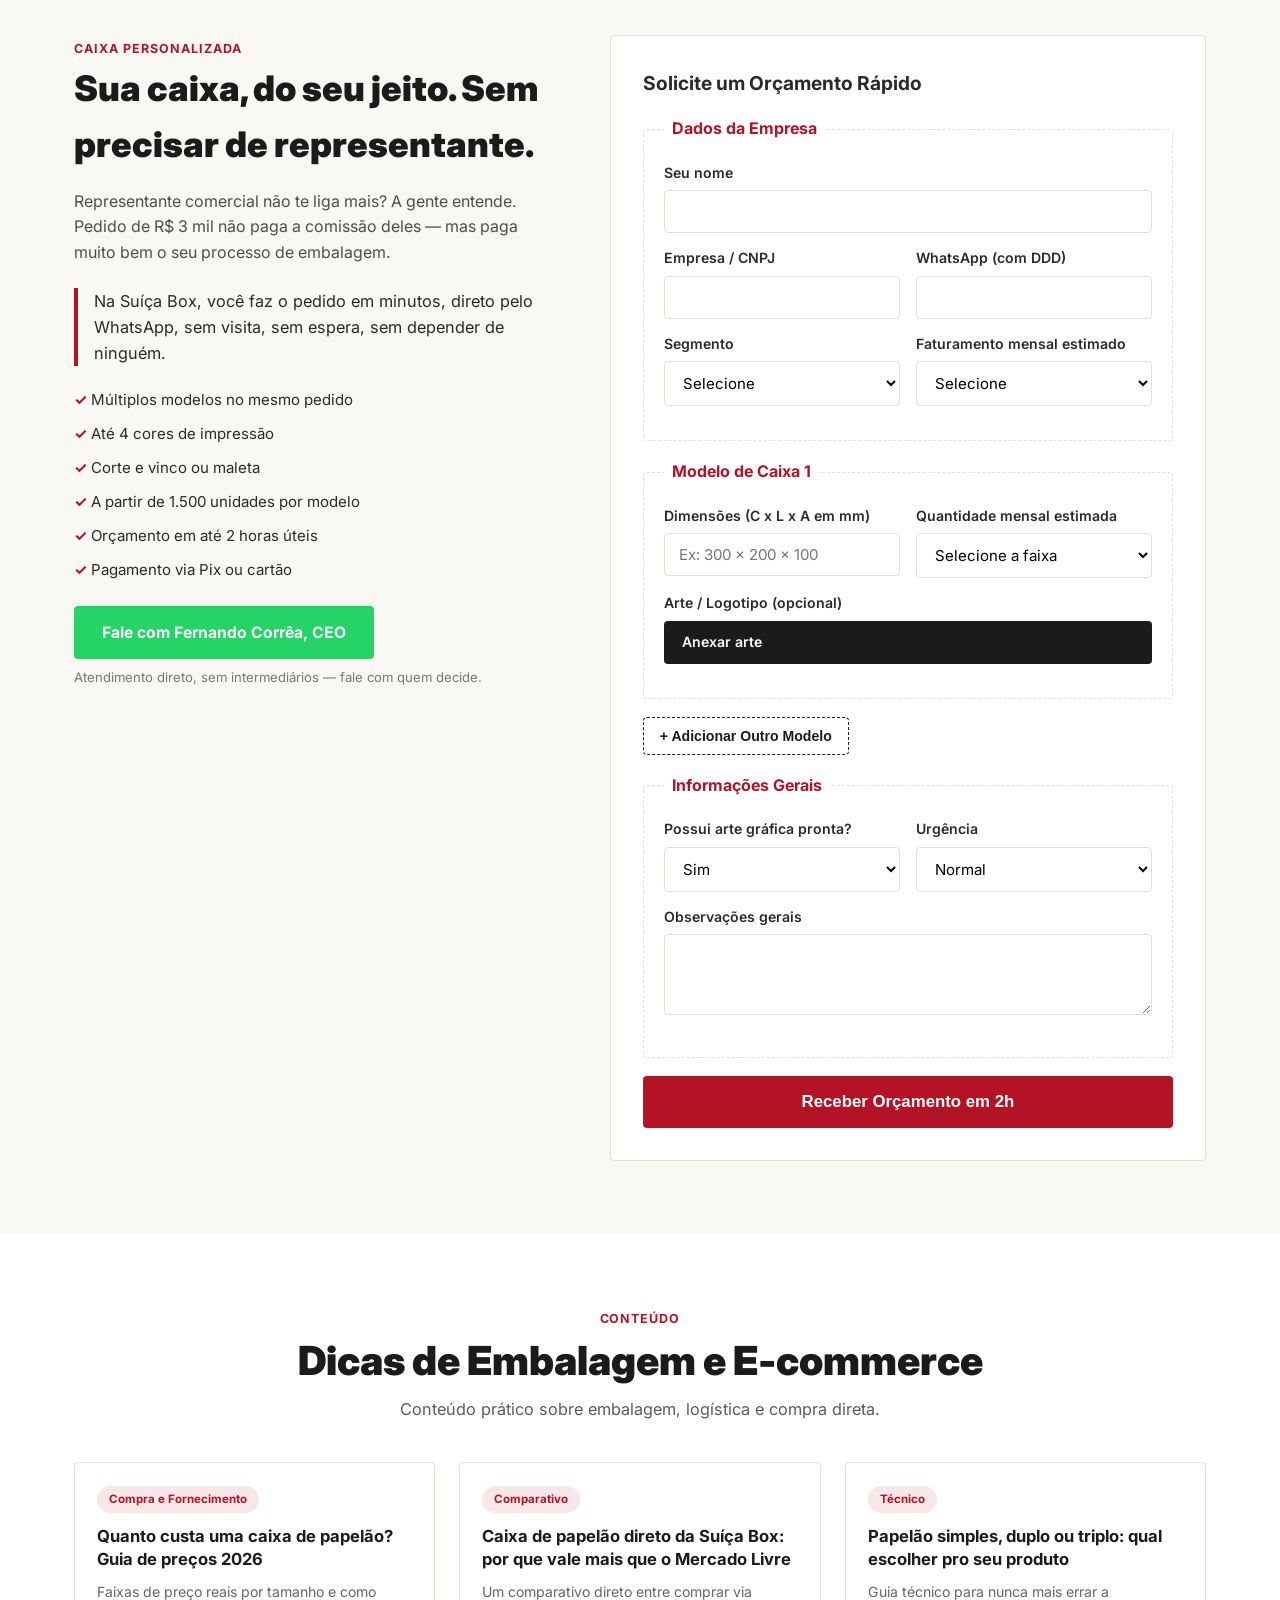
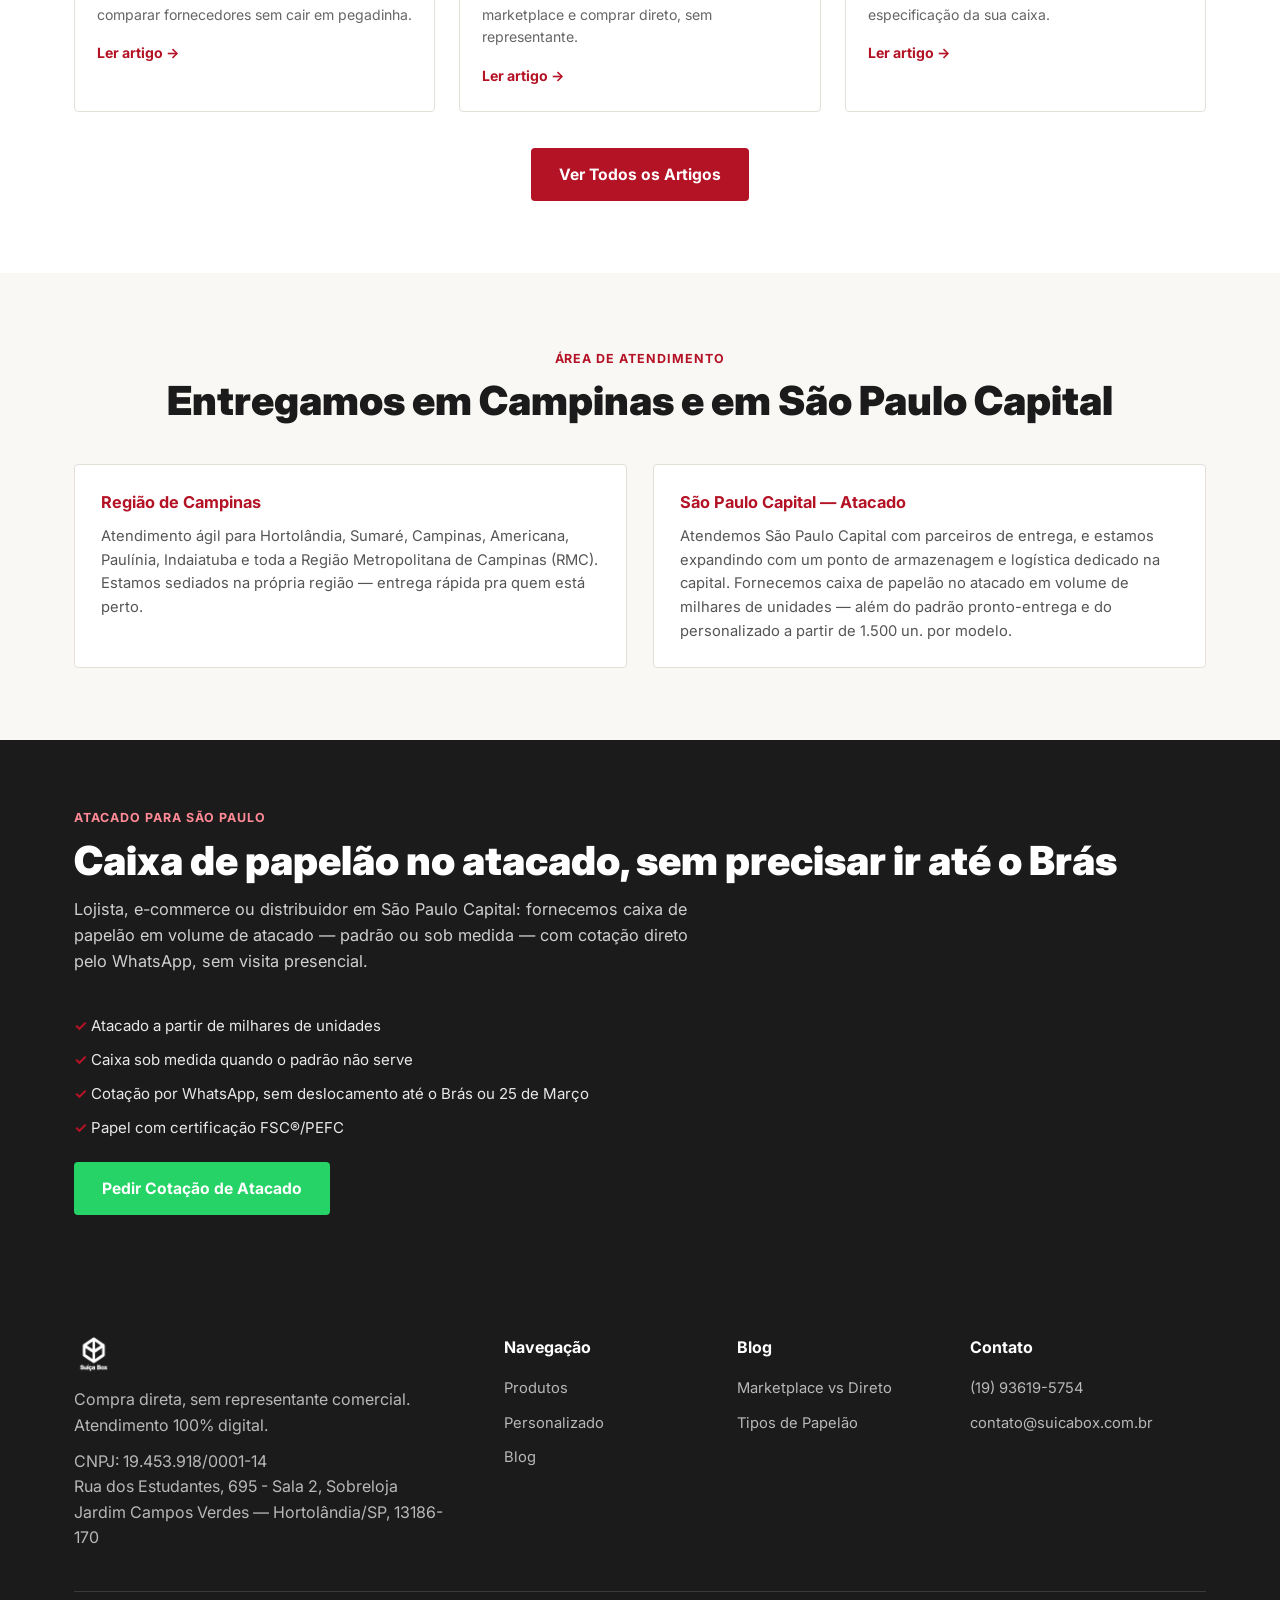
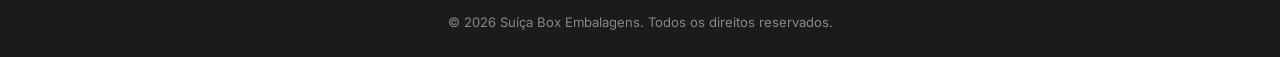
==== commit 7b0bab4b: "Add files via upload" ====
--- a/index.html
+++ b/index.html
@@ -358,6 +358,14 @@
 .atendimento-col { background: var(--white); border: 1px solid var(--gray-line); border-radius: var(--radius); padding: 24px 26px; }
 .atendimento-col h4 { color: var(--red); font-weight: 700; margin-bottom: 10px; font-size: 1.02rem; }
 .atendimento-col p { color: #555; font-size: 0.92rem; }
+
+/* ===== ATACADO SP ===== */
+.atacado-sp { background: var(--black); color: var(--white); padding: 64px 0; }
+.atacado-sp .eyebrow { color: #ff8a96; }
+.atacado-sp .section-title { color: var(--white); }
+.atacado-sp .section-sub { color: #cfcfcf; }
+.atacado-sp .trust-list li { color: #e8e8e8; }
+.atacado-sp .trust-list li::before { color: var(--red); }
 
 /* ===== FOOTER ===== */
 .footer { background: var(--black); color: #b8b8b8; padding: 56px 0 24px; }
@@ -931,9 +939,28 @@
             <p>Atendimento ágil para Hortolândia, Sumaré, Campinas, Americana, Paulínia, Indaiatuba e toda a Região Metropolitana de Campinas (RMC). Estamos sediados na própria região — entrega rápida pra quem está perto.</p>
           </div>
           <div class="atendimento-col">
-            <h4>São Paulo Capital</h4>
-            <p>Pedidos de caixas, fita adesiva e filme stretch também atendem a capital paulista, com orçamento e logística combinados direto pelo WhatsApp.</p>
-          </div>
+            <h4>São Paulo Capital — Atacado</h4>
+            <p>Atendemos São Paulo Capital com parceiros de entrega, e estamos expandindo com um ponto de armazenagem e logística dedicado na capital. Fornecemos caixa de papelão no atacado em volume de milhares de unidades — além do padrão pronto-entrega e do personalizado a partir de 1.500 un. por modelo.</p>
+          </div>
+        </div>
+      </div>
+    </section>
+    <!-- ===== ATACADO SP ===== -->
+    <section class="atacado-sp">
+      <div class="container">
+        <div class="section-head">
+          <span class="eyebrow">Atacado para São Paulo</span>
+          <h2 class="section-title">Caixa de papelão no atacado, sem precisar ir até o Brás</h2>
+          <p class="section-sub">Lojista, e-commerce ou distribuidor em São Paulo Capital: fornecemos caixa de papelão em volume de atacado — padrão ou sob medida — com cotação direto pelo WhatsApp, sem visita presencial.</p>
+        </div>
+        <ul class="trust-list">
+          <li>Atacado a partir de milhares de unidades</li>
+          <li>Caixa sob medida quando o padrão não serve</li>
+          <li>Cotação por WhatsApp, sem deslocamento até o Brás ou 25 de Março</li>
+          <li>Papel com certificação FSC®/PEFC</li>
+        </ul>
+        <div style="margin-top:22px;">
+          <a href="https://wa.me/5519936195754?text=Ol%C3%A1%21%20Sou%20de%20S%C3%A3o%20Paulo%20Capital%20e%20quero%20um%20or%C3%A7amento%20de%20caixa%20de%20papel%C3%A3o%20no%20atacado." class="btn btn-whatsapp" target="_blank" rel="noopener">Pedir Cotação de Atacado</a>
         </div>
       </div>
     </section>
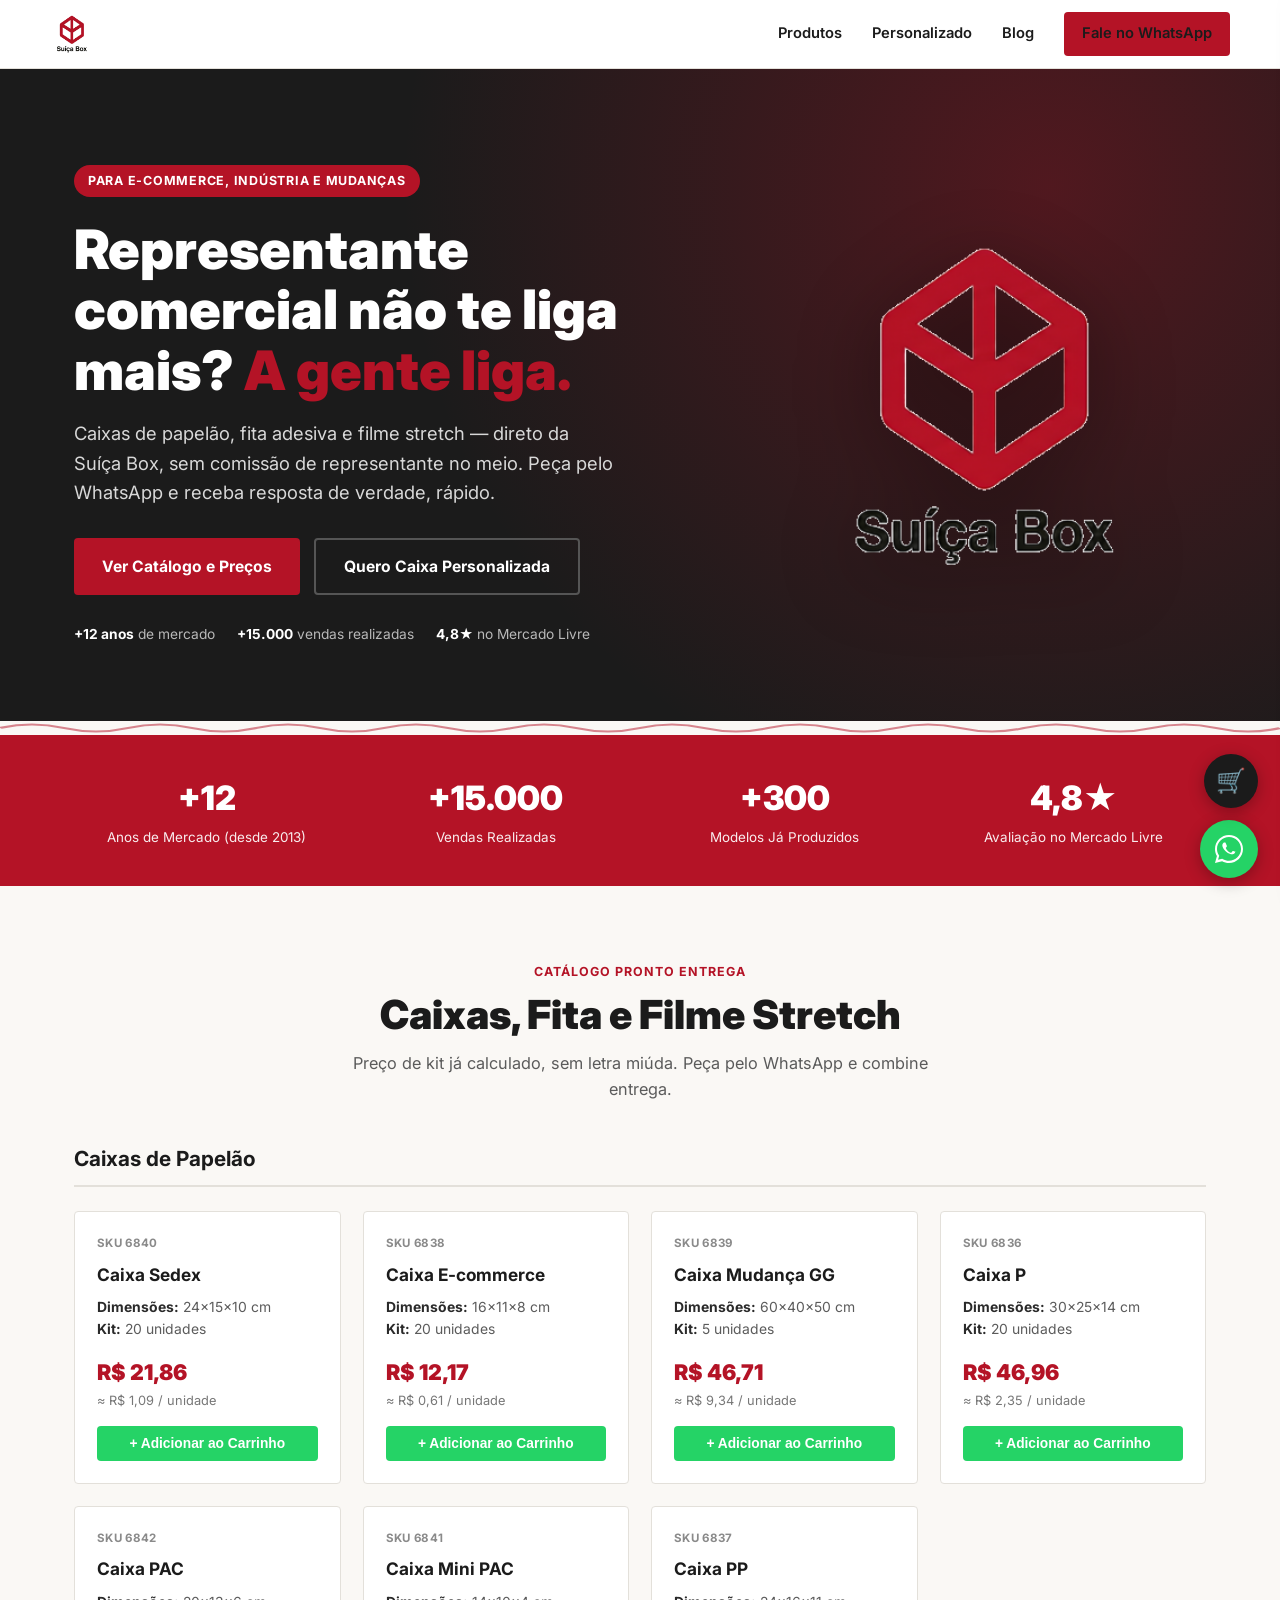
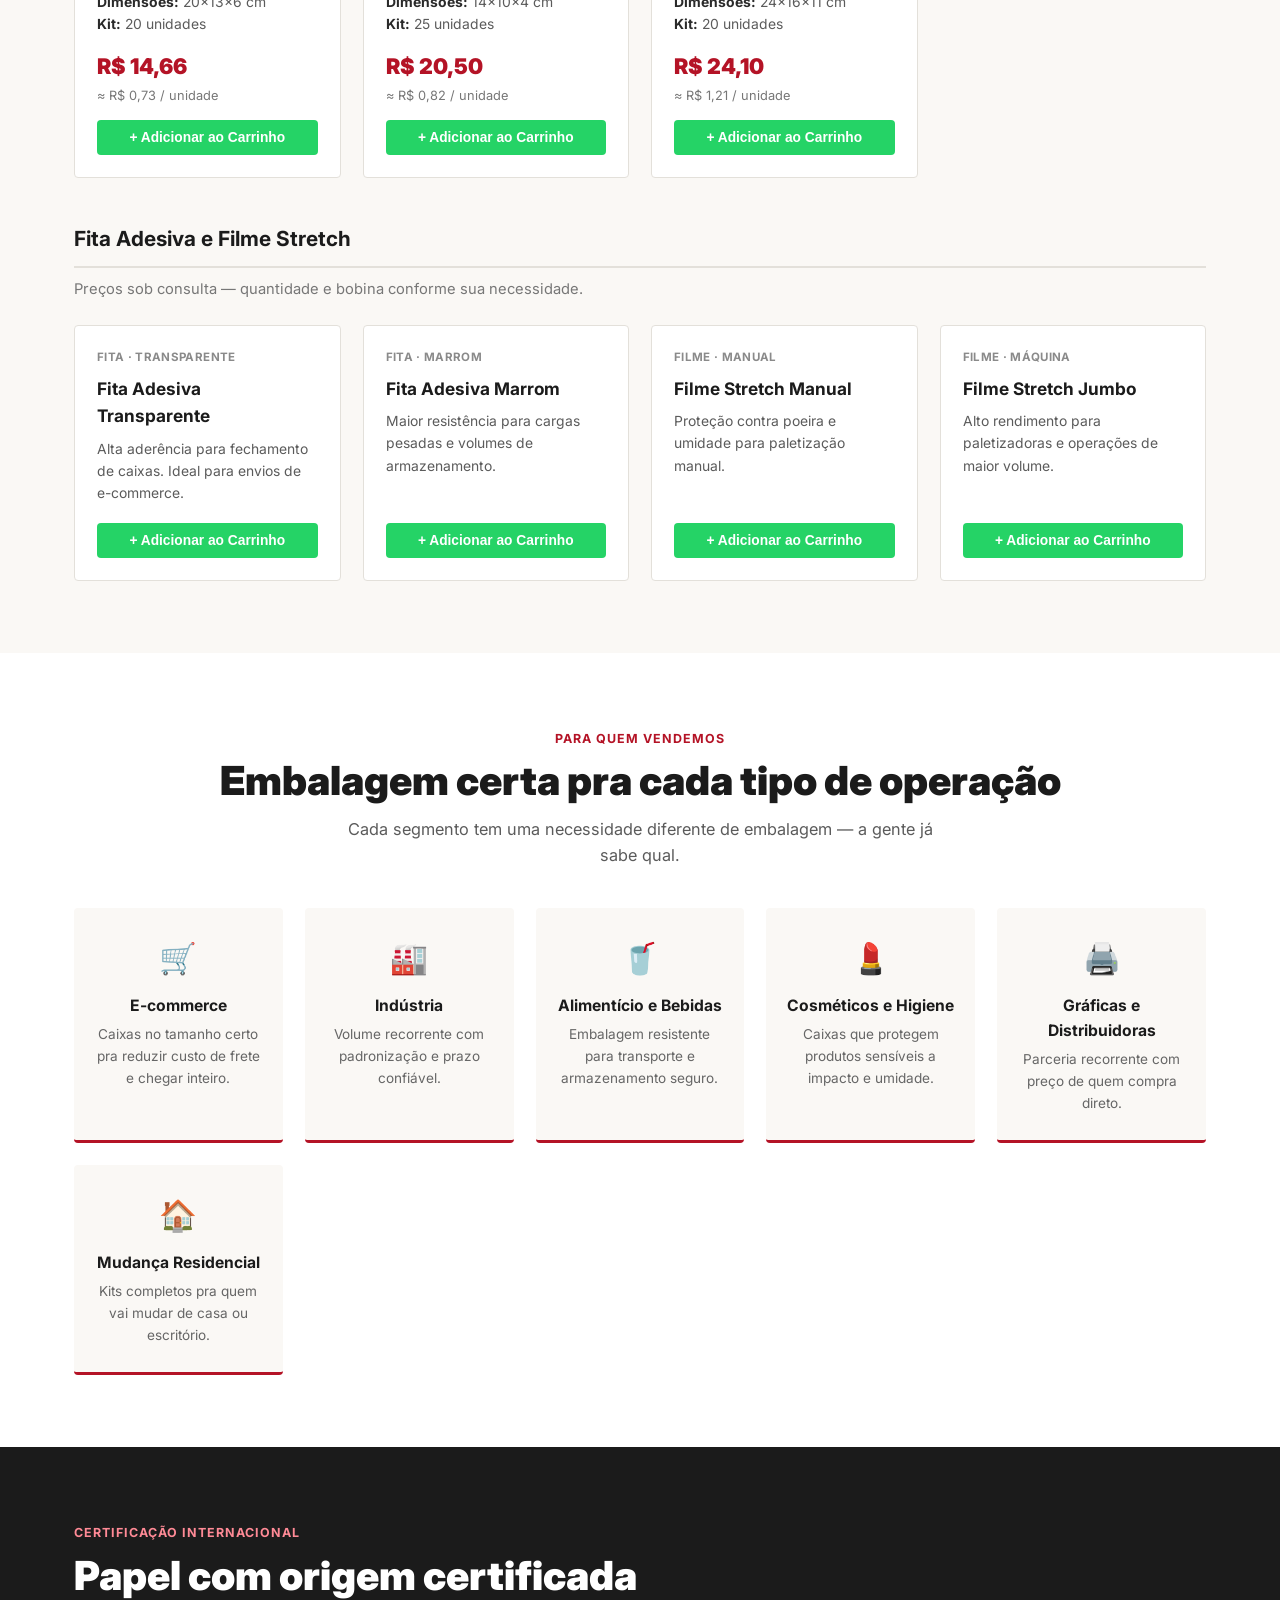
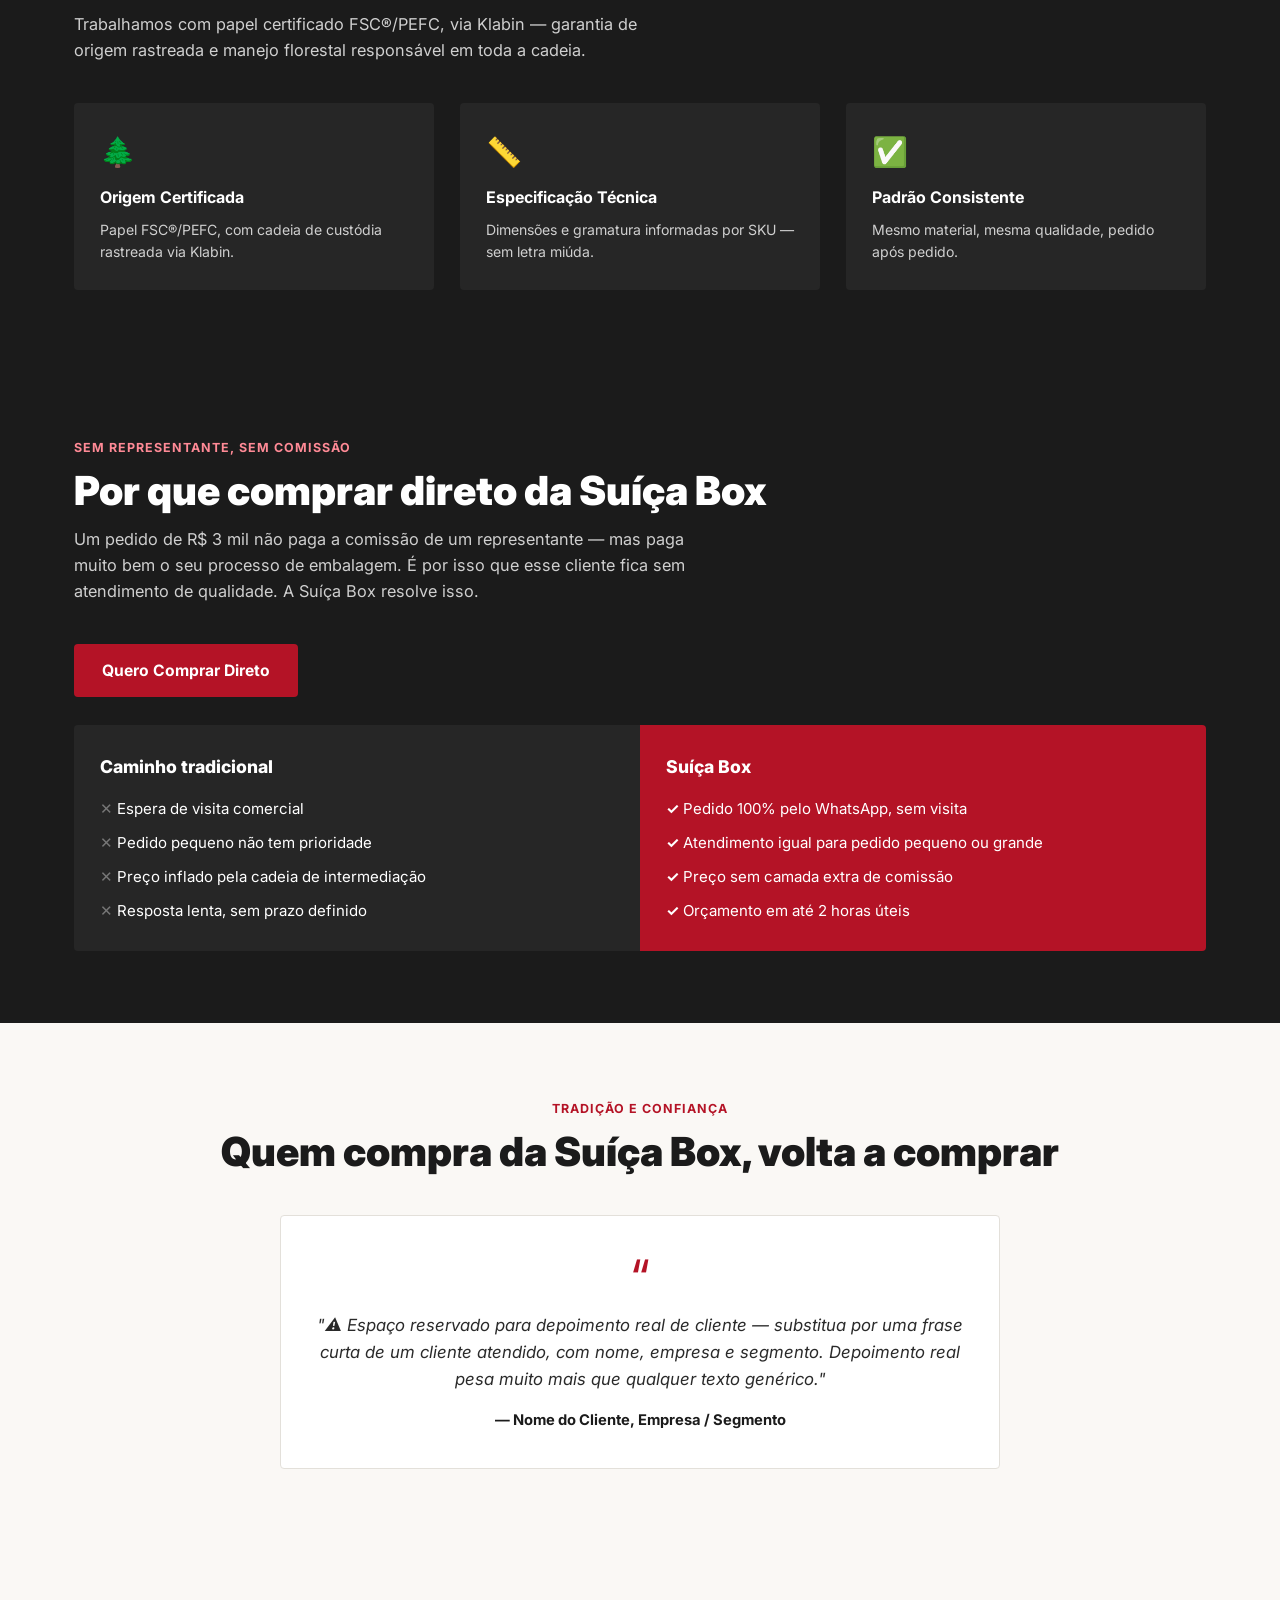
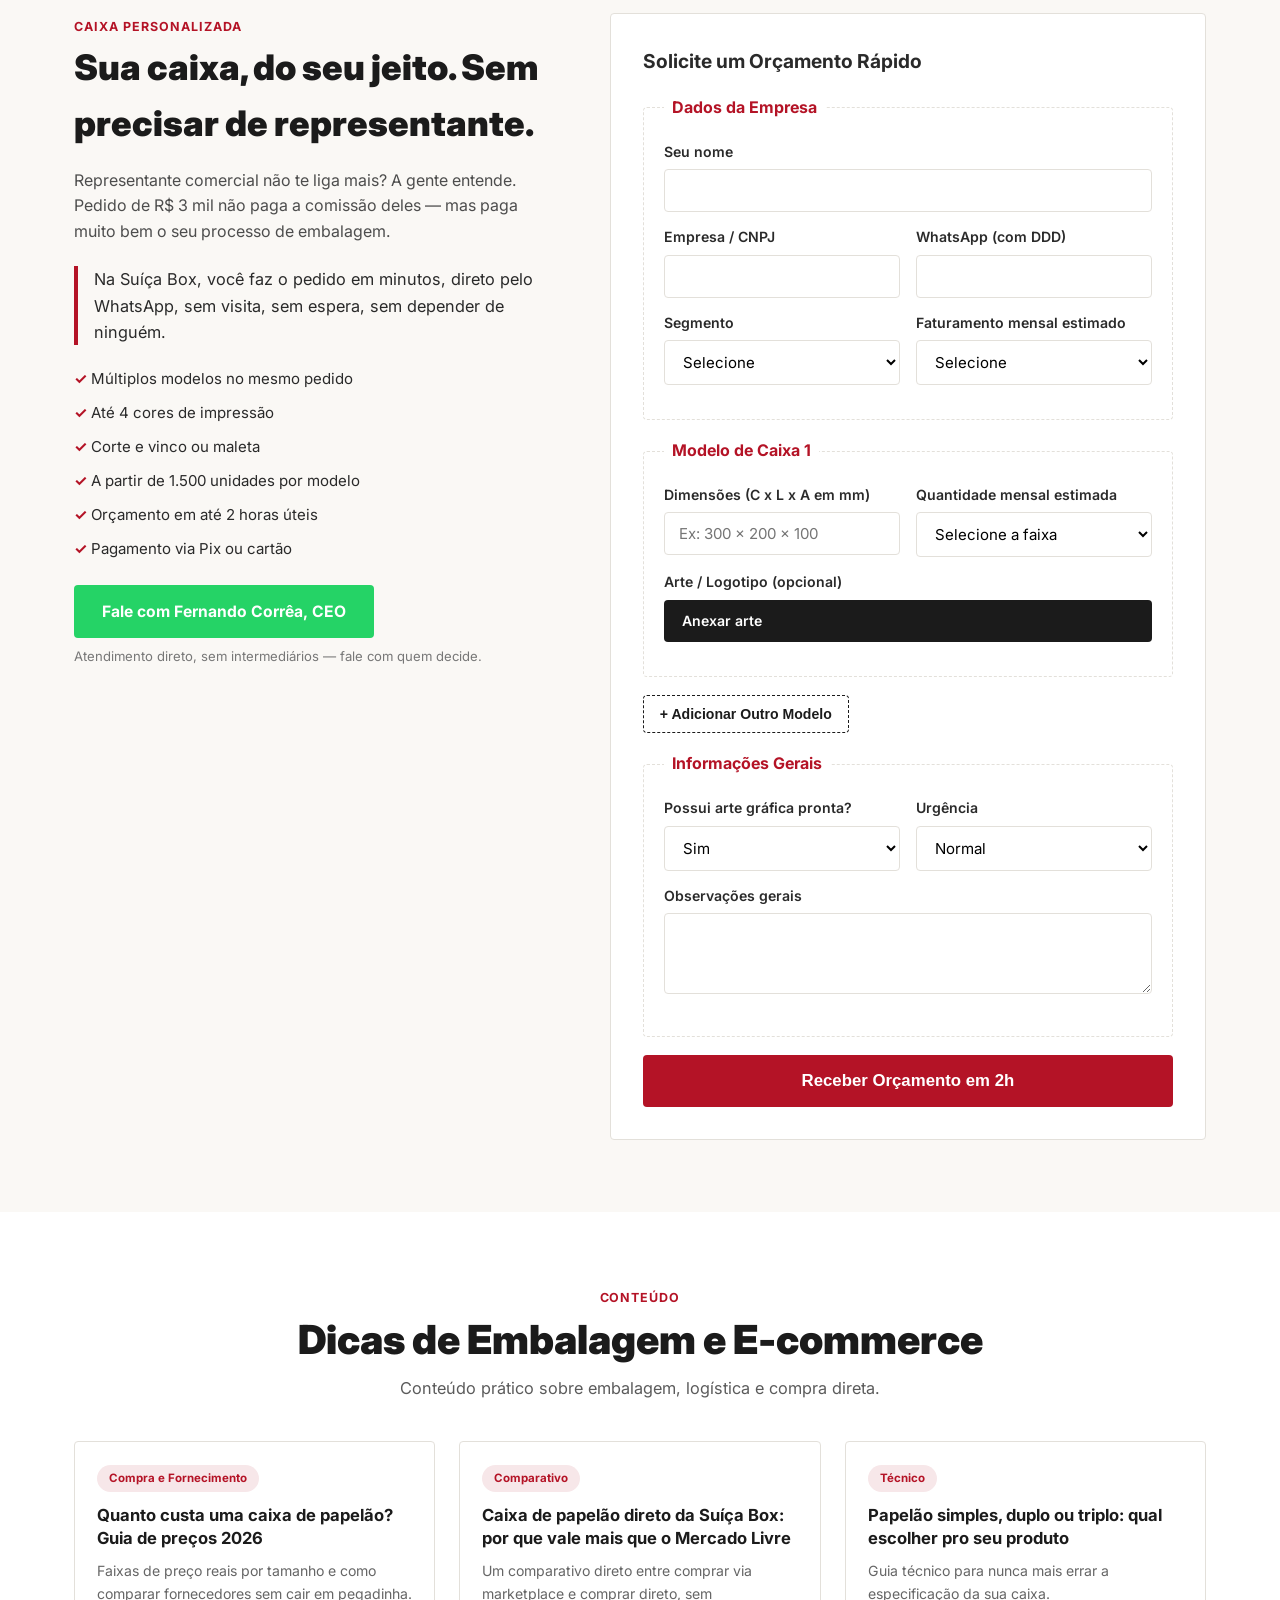
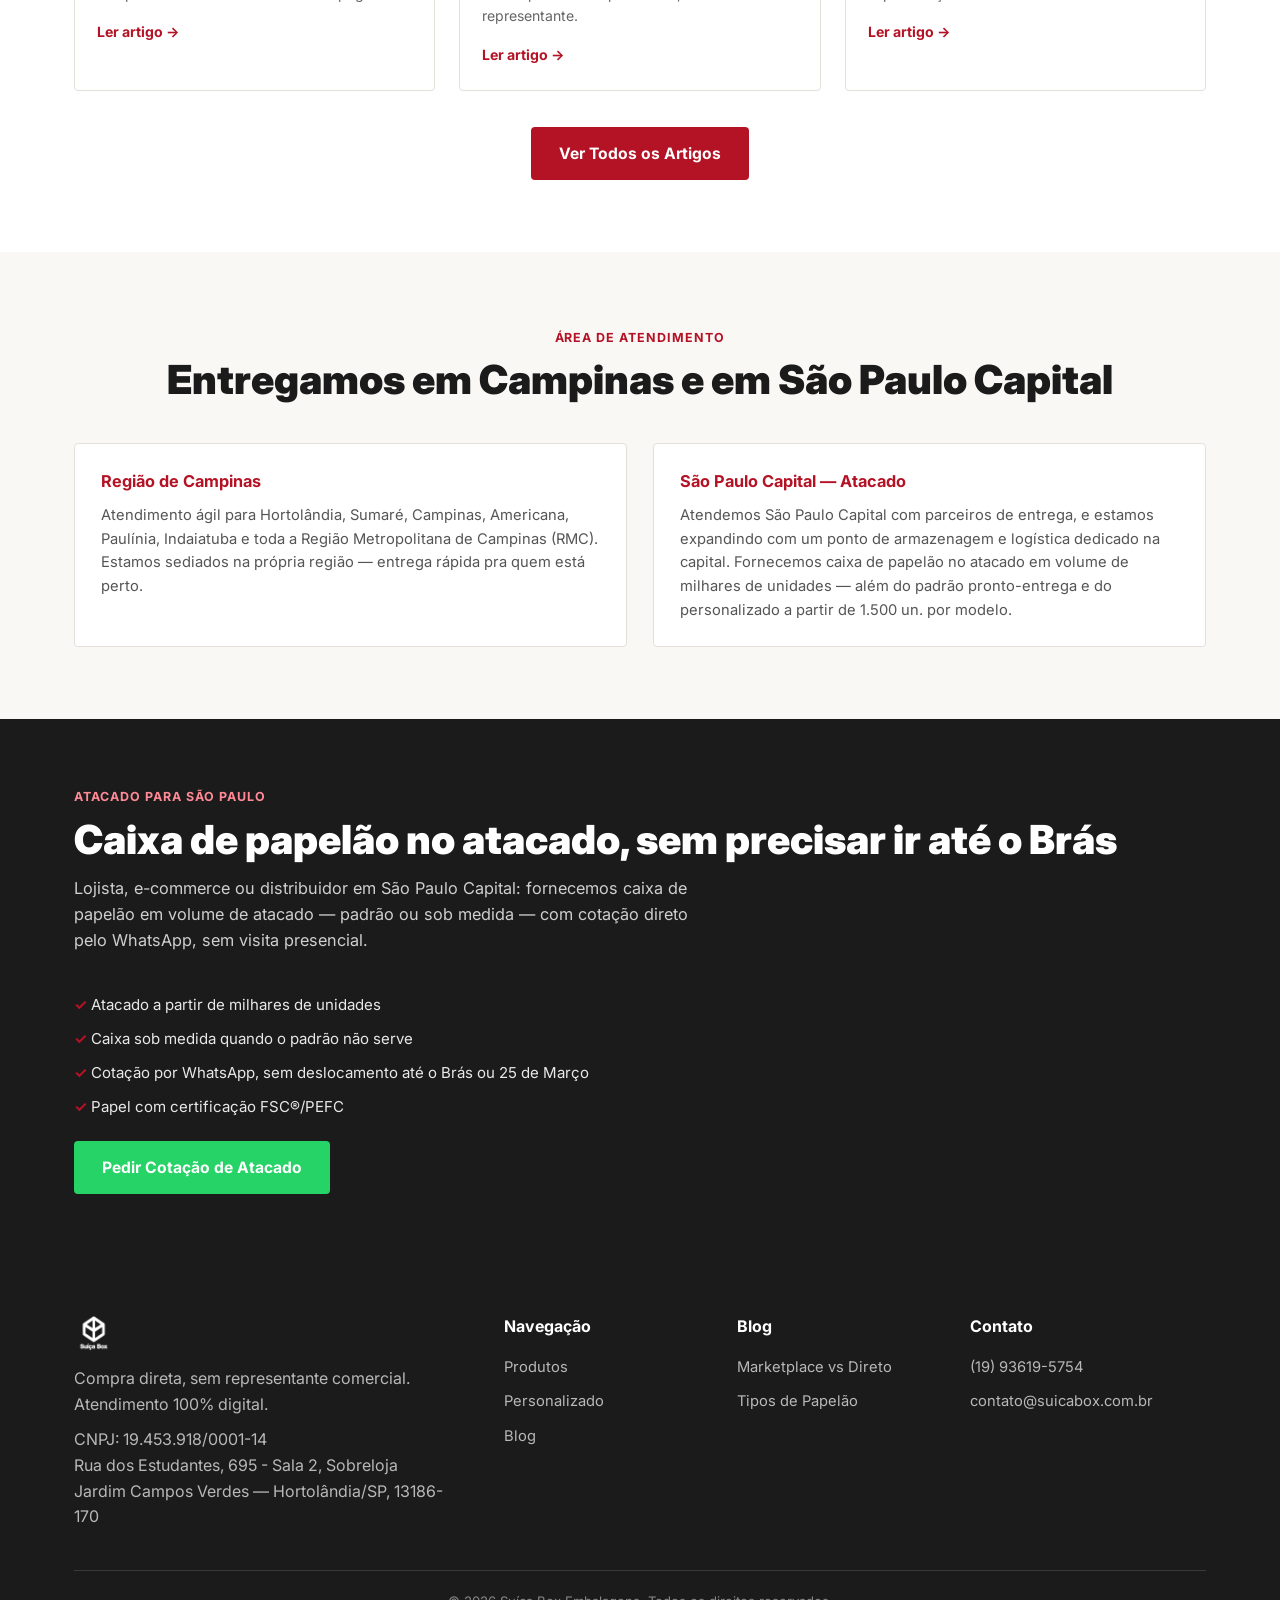
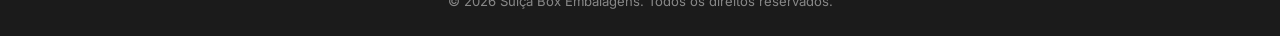
==== commit b1b14486: "Add files via upload" ====
--- a/index.html
+++ b/index.html
@@ -366,6 +366,57 @@
 .atacado-sp .section-sub { color: #cfcfcf; }
 .atacado-sp .trust-list li { color: #e8e8e8; }
 .atacado-sp .trust-list li::before { color: var(--red); }
+
+/* ===== CARRINHO ===== */
+.cart-fab {
+  position: fixed; bottom: 92px; right: 22px;
+  background: var(--black); color: var(--white);
+  width: 54px; height: 54px; border-radius: 50%;
+  border: none; font-size: 1.5rem; cursor: pointer;
+  display: flex; align-items: center; justify-content: center;
+  box-shadow: 0 4px 16px rgba(0,0,0,.28); z-index: 1000; transition: transform .15s;
+}
+.cart-fab:hover { transform: scale(1.08); }
+.cart-count {
+  position: absolute; top: -4px; right: -4px;
+  background: var(--red); color: #fff; font-size: 0.72rem; font-weight: 700;
+  width: 20px; height: 20px; border-radius: 50%;
+  display: none; align-items: center; justify-content: center;
+}
+.cart-overlay {
+  position: fixed; inset: 0; background: rgba(0,0,0,.4);
+  opacity: 0; pointer-events: none; transition: opacity .2s; z-index: 1100;
+}
+.cart-overlay.open { opacity: 1; pointer-events: auto; }
+.cart-drawer {
+  position: fixed; top: 0; right: -380px; width: 360px; max-width: 90vw; height: 100%;
+  background: var(--white); box-shadow: -4px 0 20px rgba(0,0,0,.15);
+  z-index: 1200; transition: right .25s ease; display: flex; flex-direction: column;
+}
+.cart-drawer.open { right: 0; }
+.cart-drawer-header {
+  display: flex; align-items: center; justify-content: space-between;
+  padding: 20px; border-bottom: 1px solid var(--gray-line);
+}
+.cart-drawer-header h3 { font-family: var(--font-display); font-size: 1.15rem; color: var(--black); }
+.cart-close { background: none; border: none; font-size: 1.2rem; cursor: pointer; color: #777; }
+.cart-items { flex: 1; overflow-y: auto; padding: 16px 20px; }
+.cart-empty { color: #777; font-size: 0.92rem; }
+.cart-item {
+  display: flex; align-items: center; gap: 10px; padding: 12px 0;
+  border-bottom: 1px solid var(--gray-line);
+}
+.cart-item-info { flex: 1; display: flex; flex-direction: column; }
+.cart-item-info strong { font-size: 0.92rem; color: var(--black); }
+.cart-item-info span { font-size: 0.76rem; color: #999; }
+.cart-item-qty { display: flex; align-items: center; gap: 8px; }
+.qty-btn {
+  width: 24px; height: 24px; border-radius: 4px; border: 1px solid var(--gray-line);
+  background: var(--white); cursor: pointer; font-size: 0.9rem; line-height: 1;
+}
+.cart-remove { background: none; border: none; color: #bbb; cursor: pointer; font-size: 0.9rem; }
+.cart-remove:hover { color: var(--red); }
+.cart-footer { padding: 18px 20px; border-top: 1px solid var(--gray-line); }
 
 /* ===== FOOTER ===== */
 .footer { background: var(--black); color: #b8b8b8; padding: 56px 0 24px; }
@@ -533,7 +584,7 @@
             <h3>Caixa Sedex</h3>
             <p class="product-specs"><strong>Dimensões:</strong> 24x15x10 cm<br><strong>Kit:</strong> 20 unidades</p>
             <div class="product-price"><span class="kit">R$ 21,86</span><span class="unit">≈ R$ 1,09 / unidade</span></div>
-            <a href="https://wa.me/5519936195754?text=Ol%C3%A1%21%20Quero%20fazer%20um%20pedido%20da%20Caixa%20Sedex%20%28SKU%206840%29." class="btn btn-whatsapp btn-block btn-sm" target="_blank" rel="noopener">Pedir via WhatsApp</a>
+            <button type="button" class="btn btn-whatsapp btn-block btn-sm btn-add-cart" data-sku="6840" data-name="Caixa Sedex">+ Adicionar ao Carrinho</button>
           </div>
 
           <div class="product-card">
@@ -541,7 +592,7 @@
             <h3>Caixa E-commerce</h3>
             <p class="product-specs"><strong>Dimensões:</strong> 16x11x8 cm<br><strong>Kit:</strong> 20 unidades</p>
             <div class="product-price"><span class="kit">R$ 12,17</span><span class="unit">≈ R$ 0,61 / unidade</span></div>
-            <a href="https://wa.me/5519936195754?text=Ol%C3%A1%21%20Quero%20fazer%20um%20pedido%20da%20Caixa%20E-commerce%20%28SKU%206838%29." class="btn btn-whatsapp btn-block btn-sm" target="_blank" rel="noopener">Pedir via WhatsApp</a>
+            <button type="button" class="btn btn-whatsapp btn-block btn-sm btn-add-cart" data-sku="6838" data-name="Caixa E-commerce">+ Adicionar ao Carrinho</button>
           </div>
 
           <div class="product-card">
@@ -549,7 +600,7 @@
             <h3>Caixa Mudança GG</h3>
             <p class="product-specs"><strong>Dimensões:</strong> 60x40x50 cm<br><strong>Kit:</strong> 5 unidades</p>
             <div class="product-price"><span class="kit">R$ 46,71</span><span class="unit">≈ R$ 9,34 / unidade</span></div>
-            <a href="https://wa.me/5519936195754?text=Ol%C3%A1%21%20Quero%20fazer%20um%20pedido%20da%20Caixa%20Mudan%C3%A7a%20GG%20%28SKU%206839%29." class="btn btn-whatsapp btn-block btn-sm" target="_blank" rel="noopener">Pedir via WhatsApp</a>
+            <button type="button" class="btn btn-whatsapp btn-block btn-sm btn-add-cart" data-sku="6839" data-name="Caixa Mudança GG">+ Adicionar ao Carrinho</button>
           </div>
 
           <div class="product-card">
@@ -557,7 +608,7 @@
             <h3>Caixa P</h3>
             <p class="product-specs"><strong>Dimensões:</strong> 30x25x14 cm<br><strong>Kit:</strong> 20 unidades</p>
             <div class="product-price"><span class="kit">R$ 46,96</span><span class="unit">≈ R$ 2,35 / unidade</span></div>
-            <a href="https://wa.me/5519936195754?text=Ol%C3%A1%21%20Quero%20fazer%20um%20pedido%20da%20Caixa%20P%20%28SKU%206836%29." class="btn btn-whatsapp btn-block btn-sm" target="_blank" rel="noopener">Pedir via WhatsApp</a>
+            <button type="button" class="btn btn-whatsapp btn-block btn-sm btn-add-cart" data-sku="6836" data-name="Caixa P">+ Adicionar ao Carrinho</button>
           </div>
 
           <div class="product-card">
@@ -565,7 +616,7 @@
             <h3>Caixa PAC</h3>
             <p class="product-specs"><strong>Dimensões:</strong> 20x13x6 cm<br><strong>Kit:</strong> 20 unidades</p>
             <div class="product-price"><span class="kit">R$ 14,66</span><span class="unit">≈ R$ 0,73 / unidade</span></div>
-            <a href="https://wa.me/5519936195754?text=Ol%C3%A1%21%20Quero%20fazer%20um%20pedido%20da%20Caixa%20PAC%20%28SKU%206842%29." class="btn btn-whatsapp btn-block btn-sm" target="_blank" rel="noopener">Pedir via WhatsApp</a>
+            <button type="button" class="btn btn-whatsapp btn-block btn-sm btn-add-cart" data-sku="6842" data-name="Caixa PAC">+ Adicionar ao Carrinho</button>
           </div>
 
           <div class="product-card">
@@ -573,7 +624,7 @@
             <h3>Caixa Mini PAC</h3>
             <p class="product-specs"><strong>Dimensões:</strong> 14x10x4 cm<br><strong>Kit:</strong> 25 unidades</p>
             <div class="product-price"><span class="kit">R$ 20,50</span><span class="unit">≈ R$ 0,82 / unidade</span></div>
-            <a href="https://wa.me/5519936195754?text=Ol%C3%A1%21%20Quero%20fazer%20um%20pedido%20da%20Caixa%20Mini%20PAC%20%28SKU%206841%29." class="btn btn-whatsapp btn-block btn-sm" target="_blank" rel="noopener">Pedir via WhatsApp</a>
+            <button type="button" class="btn btn-whatsapp btn-block btn-sm btn-add-cart" data-sku="6841" data-name="Caixa Mini PAC">+ Adicionar ao Carrinho</button>
           </div>
 
           <div class="product-card">
@@ -581,7 +632,7 @@
             <h3>Caixa PP</h3>
             <p class="product-specs"><strong>Dimensões:</strong> 24x16x11 cm<br><strong>Kit:</strong> 20 unidades</p>
             <div class="product-price"><span class="kit">R$ 24,10</span><span class="unit">≈ R$ 1,21 / unidade</span></div>
-            <a href="https://wa.me/5519936195754?text=Ol%C3%A1%21%20Quero%20fazer%20um%20pedido%20da%20Caixa%20PP%20%28SKU%206837%29." class="btn btn-whatsapp btn-block btn-sm" target="_blank" rel="noopener">Pedir via WhatsApp</a>
+            <button type="button" class="btn btn-whatsapp btn-block btn-sm btn-add-cart" data-sku="6837" data-name="Caixa PP">+ Adicionar ao Carrinho</button>
           </div>
 
         </div>
@@ -594,28 +645,28 @@
             <span class="sku-tag">FITA · TRANSPARENTE</span>
             <h3>Fita Adesiva Transparente</h3>
             <p class="product-specs">Alta aderência para fechamento de caixas. Ideal para envios de e-commerce.</p>
-            <a href="https://wa.me/5519936195754?text=Ol%C3%A1%21%20Quero%20uma%20cota%C3%A7%C3%A3o%20de%20Fita%20Adesiva%20Transparente." class="btn btn-whatsapp btn-block btn-sm" target="_blank" rel="noopener">Solicitar Cotação</a>
+            <button type="button" class="btn btn-whatsapp btn-block btn-sm btn-add-cart" data-sku="FITA-TRANS" data-name="Fita Adesiva Transparente">+ Adicionar ao Carrinho</button>
           </div>
 
           <div class="product-card cotacao">
             <span class="sku-tag">FITA · MARROM</span>
             <h3>Fita Adesiva Marrom</h3>
             <p class="product-specs">Maior resistência para cargas pesadas e volumes de armazenamento.</p>
-            <a href="https://wa.me/5519936195754?text=Ol%C3%A1%21%20Quero%20uma%20cota%C3%A7%C3%A3o%20de%20Fita%20Adesiva%20Marrom." class="btn btn-whatsapp btn-block btn-sm" target="_blank" rel="noopener">Solicitar Cotação</a>
+            <button type="button" class="btn btn-whatsapp btn-block btn-sm btn-add-cart" data-sku="FITA-MARROM" data-name="Fita Adesiva Marrom">+ Adicionar ao Carrinho</button>
           </div>
 
           <div class="product-card cotacao">
             <span class="sku-tag">FILME · MANUAL</span>
             <h3>Filme Stretch Manual</h3>
             <p class="product-specs">Proteção contra poeira e umidade para paletização manual.</p>
-            <a href="https://wa.me/5519936195754?text=Ol%C3%A1%21%20Quero%20uma%20cota%C3%A7%C3%A3o%20de%20Filme%20Stretch%20Manual." class="btn btn-whatsapp btn-block btn-sm" target="_blank" rel="noopener">Solicitar Cotação</a>
+            <button type="button" class="btn btn-whatsapp btn-block btn-sm btn-add-cart" data-sku="FILME-MANUAL" data-name="Filme Stretch Manual">+ Adicionar ao Carrinho</button>
           </div>
 
           <div class="product-card cotacao">
             <span class="sku-tag">FILME · MÁQUINA</span>
             <h3>Filme Stretch Jumbo</h3>
             <p class="product-specs">Alto rendimento para paletizadoras e operações de maior volume.</p>
-            <a href="https://wa.me/5519936195754?text=Ol%C3%A1%21%20Quero%20uma%20cota%C3%A7%C3%A3o%20de%20Filme%20Stretch%20Jumbo%20%28M%C3%A1quina%29." class="btn btn-whatsapp btn-block btn-sm" target="_blank" rel="noopener">Solicitar Cotação</a>
+            <button type="button" class="btn btn-whatsapp btn-block btn-sm btn-add-cart" data-sku="FILME-JUMBO" data-name="Filme Stretch Jumbo (Máquina)">+ Adicionar ao Carrinho</button>
           </div>
 
         </div>
@@ -1008,6 +1059,134 @@
     <svg width="28" height="28" viewBox="0 0 32 32" fill="currentColor" aria-hidden="true"><path d="M16 0C7.2 0 0 7.2 0 16c0 2.9.8 5.7 2.2 8.1L0 32l8.1-2.1c2.3 1.3 5 2 7.9 2 8.8 0 16-7.2 16-16S24.8 0 16 0zm0 29.3c-2.6 0-5.1-.7-7.3-2l-.5-.3-4.7 1.2 1.3-4.6-.3-.5C3 21 2.3 18.5 2.3 16 2.3 8.5 8.5 2.3 16 2.3S29.7 8.5 29.7 16 23.5 29.3 16 29.3zm7.9-9.6c-.4-.2-2.5-1.2-2.9-1.4-.4-.1-.7-.2-1 .2s-1.1 1.4-1.3 1.6c-.2.2-.5.3-.9.1-1.2-.5-2.6-1.3-3.7-2.6-.9-1-1.5-2.1-1.7-2.5-.2-.4 0-.6.2-.8.2-.2.4-.5.6-.7.2-.2.3-.4.4-.7.1-.3 0-.5-.1-.7-.1-.2-1-2.3-1.3-3-.3-.7-.6-.6-.9-.6h-.7c-.3 0-.7.1-1 .5-.3.3-1.2 1.2-1.2 2.9s1.2 3.4 1.4 3.6c.2.2 2.6 4 6.3 5.4 3.1 1.2 3.7 1 4.4.9.6-.1 2-.8 2.3-1.6.3-.8.3-1.4.2-1.6 0-.1-.3-.2-.7-.4z"/></svg>
   </a>
 
+  <!-- ===== CARRINHO ===== -->
+  <button type="button" id="cart-fab" class="cart-fab" aria-label="Abrir carrinho">
+    🛒<span id="cart-count" class="cart-count">0</span>
+  </button>
+
+  <div id="cart-overlay" class="cart-overlay"></div>
+  <aside id="cart-drawer" class="cart-drawer" aria-hidden="true">
+    <div class="cart-drawer-header">
+      <h3>Seu Pedido</h3>
+      <button type="button" id="cart-close" class="cart-close" aria-label="Fechar carrinho">✕</button>
+    </div>
+    <div id="cart-items" class="cart-items">
+      <p class="cart-empty">Seu carrinho está vazio. Adicione produtos pra montar um pedido só, e mande tudo de uma vez pelo WhatsApp.</p>
+    </div>
+    <div class="cart-footer">
+      <a id="cart-whatsapp-btn" href="#" class="btn btn-whatsapp btn-block" target="_blank" rel="noopener">Finalizar Pedido via WhatsApp</a>
+    </div>
+  </aside>
+
+  <script>
+    document.addEventListener('DOMContentLoaded', function () {
+      // ===== CARRINHO =====
+      var CART_KEY = 'suicabox_cart';
+      function loadCart() {
+        try { return JSON.parse(localStorage.getItem(CART_KEY)) || []; }
+        catch (e) { return []; }
+      }
+      function saveCart(cart) {
+        localStorage.setItem(CART_KEY, JSON.stringify(cart));
+      }
+      var cart = loadCart();
+
+      var cartFab = document.getElementById('cart-fab');
+      var cartCount = document.getElementById('cart-count');
+      var cartDrawer = document.getElementById('cart-drawer');
+      var cartOverlay = document.getElementById('cart-overlay');
+      var cartClose = document.getElementById('cart-close');
+      var cartItemsEl = document.getElementById('cart-items');
+      var cartWhatsappBtn = document.getElementById('cart-whatsapp-btn');
+
+      function totalQty() {
+        return cart.reduce(function (sum, item) { return sum + item.qty; }, 0);
+      }
+
+      function renderCart() {
+        cartCount.textContent = totalQty();
+        cartCount.style.display = totalQty() > 0 ? 'flex' : 'none';
+
+        if (cart.length === 0) {
+          cartItemsEl.innerHTML = '<p class="cart-empty">Seu carrinho está vazio. Adicione produtos pra montar um pedido só, e mande tudo de uma vez pelo WhatsApp.</p>';
+        } else {
+          cartItemsEl.innerHTML = cart.map(function (item, i) {
+            return '<div class="cart-item">' +
+              '<div class="cart-item-info"><strong>' + item.name + '</strong><span>SKU ' + item.sku + '</span></div>' +
+              '<div class="cart-item-qty">' +
+                '<button type="button" class="qty-btn" data-action="dec" data-i="' + i + '">−</button>' +
+                '<span>' + item.qty + '</span>' +
+                '<button type="button" class="qty-btn" data-action="inc" data-i="' + i + '">+</button>' +
+              '</div>' +
+              '<button type="button" class="cart-remove" data-i="' + i + '" aria-label="Remover">✕</button>' +
+            '</div>';
+          }).join('');
+        }
+
+        // Monta mensagem do WhatsApp
+        if (cart.length > 0) {
+          var lines = ['Olá! Quero fazer um pedido com os seguintes itens:'];
+          cart.forEach(function (item) {
+            lines.push('- ' + item.name + ' (SKU ' + item.sku + ') — Qtd: ' + item.qty);
+          });
+          lines.push('Aguardo retorno com o valor total e prazo. Obrigado!');
+          var msg = encodeURIComponent(lines.join('\n'));
+          cartWhatsappBtn.href = 'https://wa.me/5519936195754?text=' + msg;
+        } else {
+          cartWhatsappBtn.href = 'https://wa.me/5519936195754?text=' + encodeURIComponent('Olá! Quero fazer um pedido.');
+        }
+      }
+
+      function addToCart(sku, name) {
+        var existing = cart.find(function (i) { return i.sku === sku; });
+        if (existing) { existing.qty += 1; }
+        else { cart.push({ sku: sku, name: name, qty: 1 }); }
+        saveCart(cart);
+        renderCart();
+        openCart();
+      }
+
+      function openCart() {
+        cartDrawer.classList.add('open');
+        cartOverlay.classList.add('open');
+        cartDrawer.setAttribute('aria-hidden', 'false');
+      }
+      function closeCart() {
+        cartDrawer.classList.remove('open');
+        cartOverlay.classList.remove('open');
+        cartDrawer.setAttribute('aria-hidden', 'true');
+      }
+
+      document.querySelectorAll('.btn-add-cart').forEach(function (btn) {
+        btn.addEventListener('click', function () {
+          addToCart(btn.dataset.sku, btn.dataset.name);
+          if (typeof gtag === 'function') { gtag('event', 'add_to_cart', { sku: btn.dataset.sku }); }
+        });
+      });
+
+      cartFab.addEventListener('click', openCart);
+      cartClose.addEventListener('click', closeCart);
+      cartOverlay.addEventListener('click', closeCart);
+
+      cartItemsEl.addEventListener('click', function (e) {
+        var i = e.target.dataset.i;
+        if (i === undefined) return;
+        i = parseInt(i, 10);
+        if (e.target.dataset.action === 'inc') { cart[i].qty += 1; }
+        else if (e.target.dataset.action === 'dec') { cart[i].qty -= 1; if (cart[i].qty <= 0) cart.splice(i, 1); }
+        else if (e.target.classList.contains('cart-remove')) { cart.splice(i, 1); }
+        saveCart(cart);
+        renderCart();
+      });
+
+      cartWhatsappBtn.addEventListener('click', function () {
+        if (typeof gtag === 'function') { gtag('event', 'cart_checkout_whatsapp', { items: cart.length, qty: totalQty() }); }
+      });
+
+      renderCart();
+    });
+  </script>
+
   <script>
     document.addEventListener('DOMContentLoaded', function () {
       // Captura UTM da URL e preenche os campos ocultos do formulário (atribuição de campanha)
